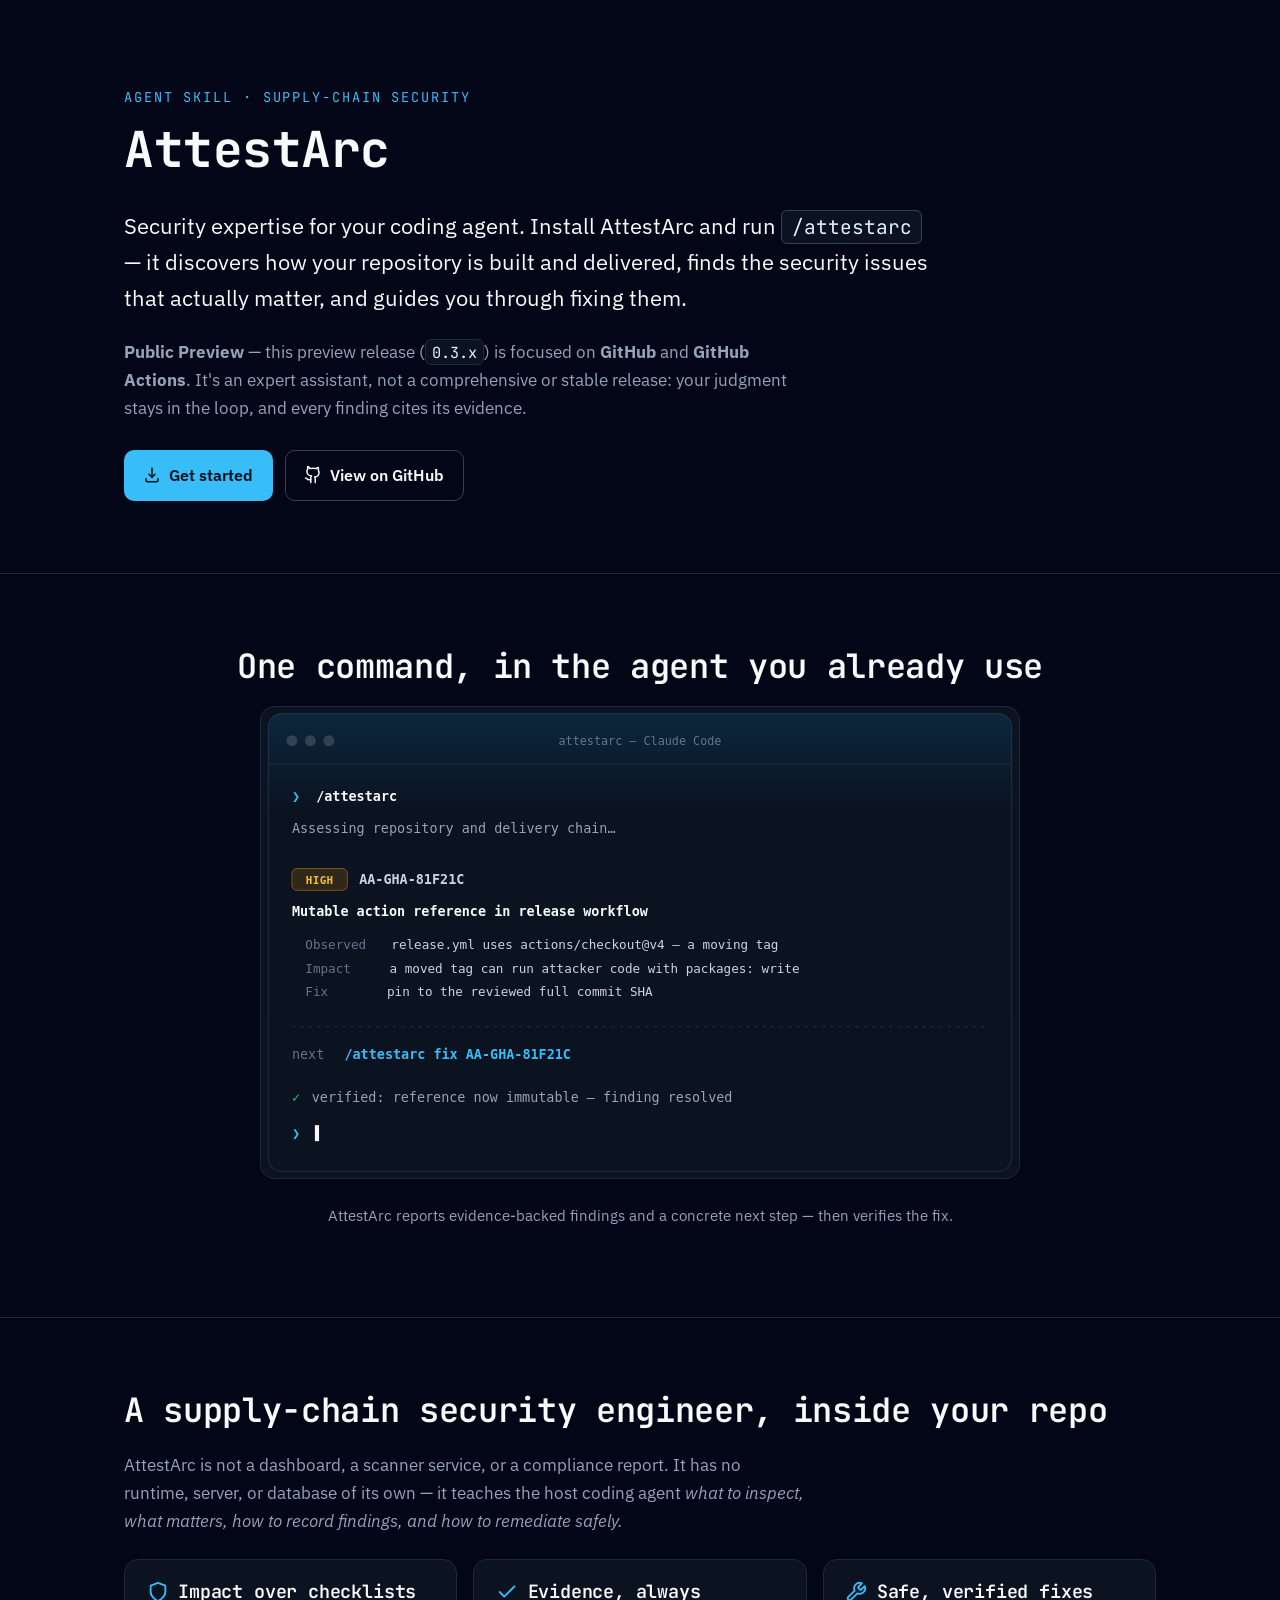
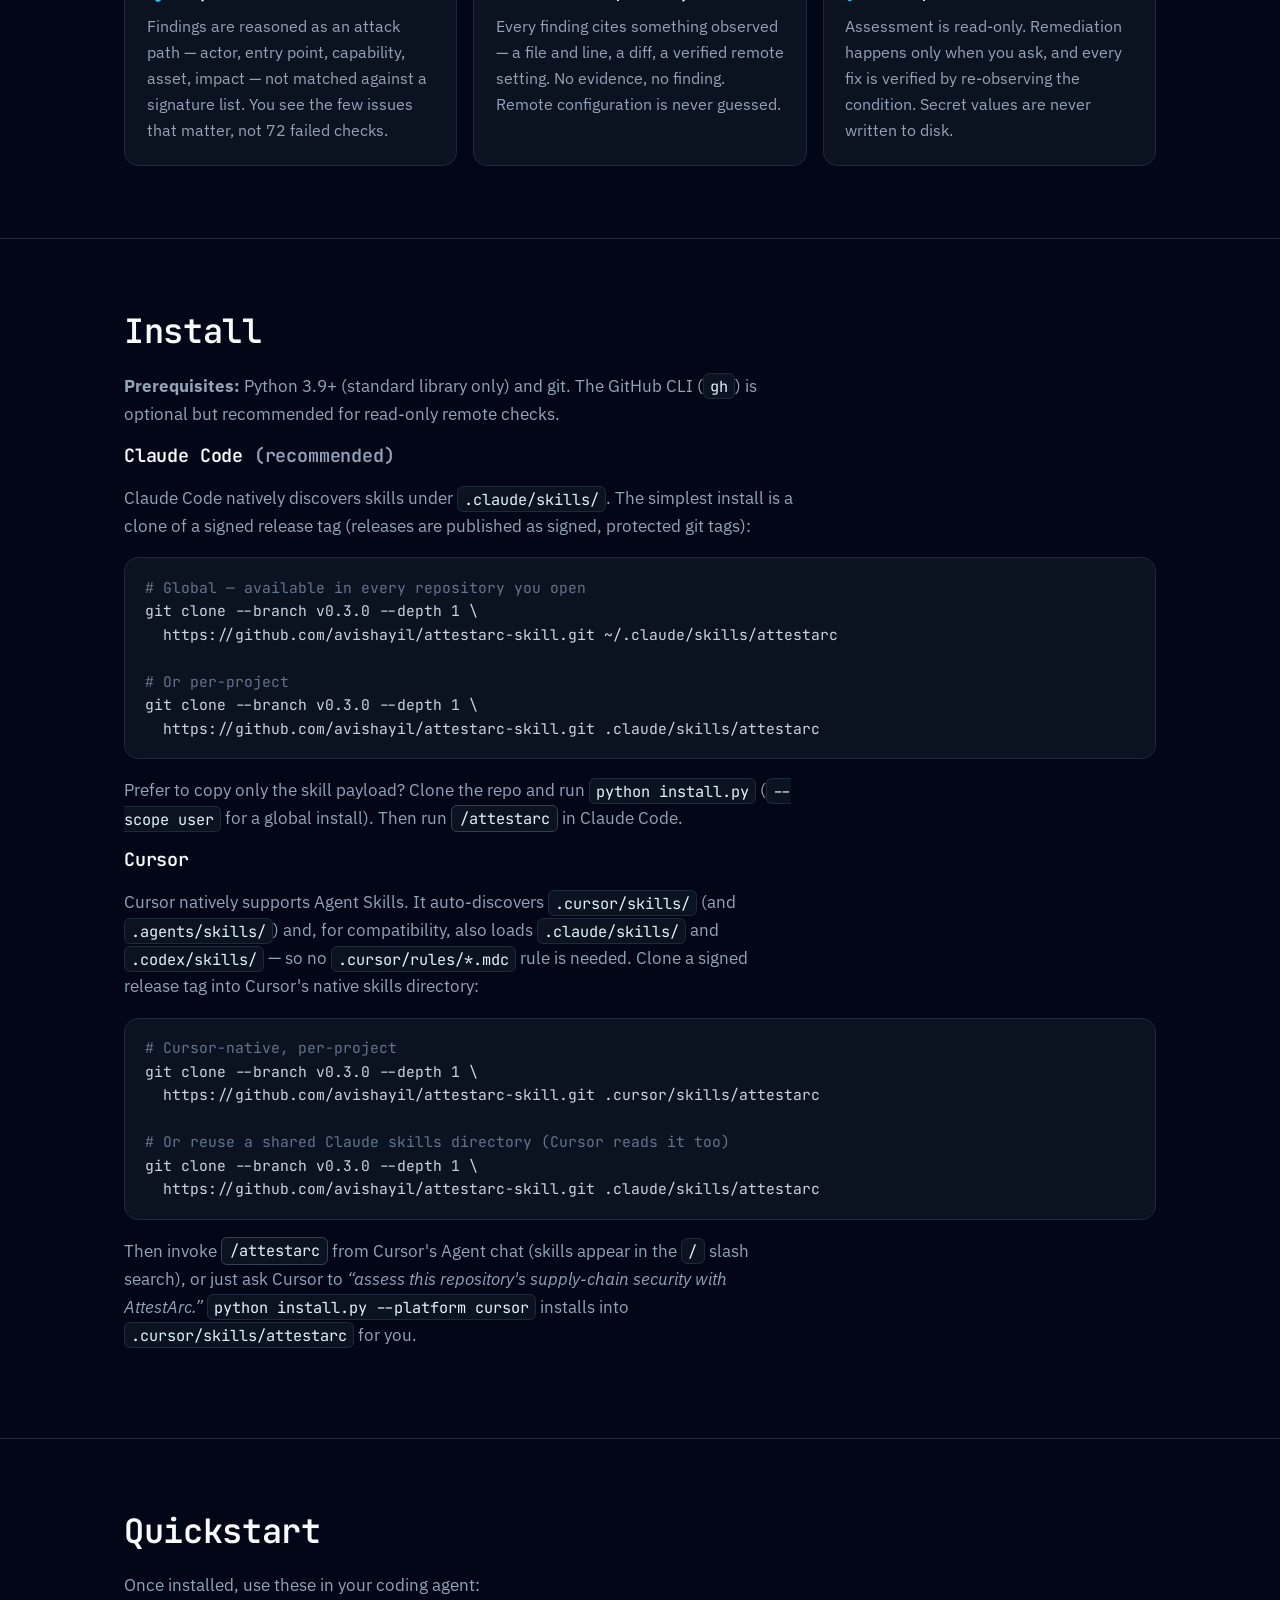
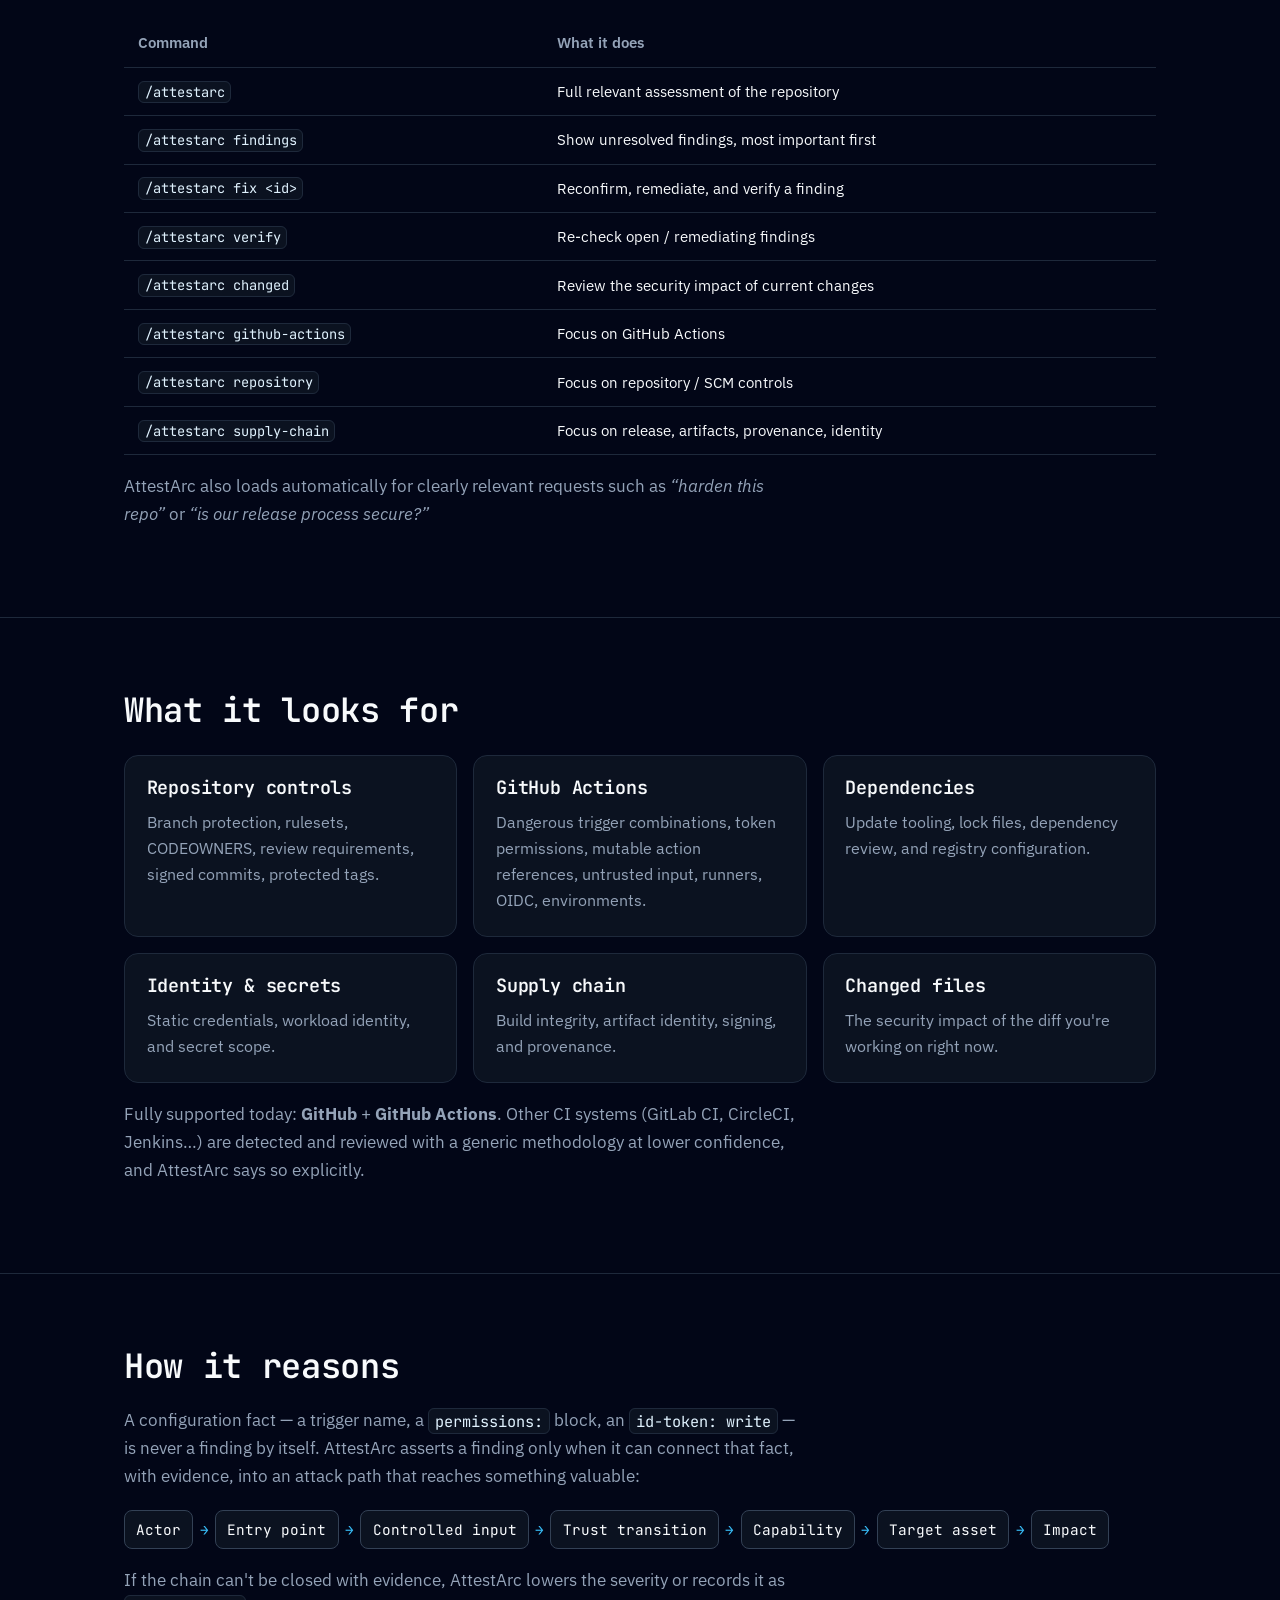
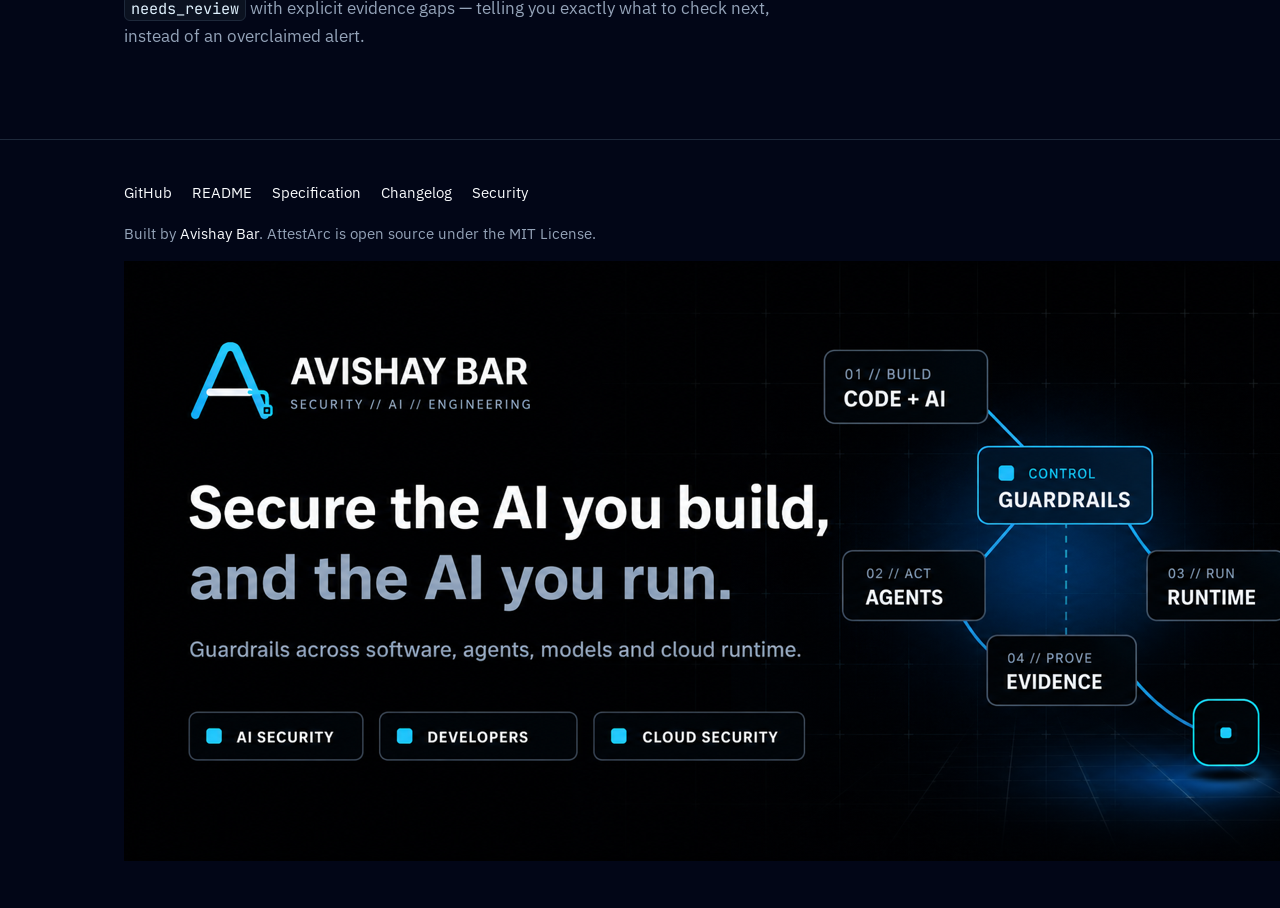
==== docs/index.html @ 78936738 "Release v0.3.0 — Public Preview (GitHub & GitHub Actions) Harden the persistent-state and helper lay" ====
<!DOCTYPE html>
<html lang="en">
<head>
  <meta charset="utf-8">
  <meta name="viewport" content="width=device-width, initial-scale=1">
  <title>AttestArc — supply-chain security for your coding agent</title>
  <meta name="description" content="AttestArc is an installable Agent Skill that turns Claude Code (or Cursor) into a software supply-chain security engineer for your repository and CI/CD — evidence-based findings and safe, verified remediation. No scanner service.">
  <link rel="icon" href="favicon.svg" type="image/svg+xml">

  <meta property="og:title" content="AttestArc — supply-chain security for your coding agent">
  <meta property="og:description" content="Evidence-based repository and CI/CD security assessment and remediation, inside the coding agent you already use.">
  <meta property="og:type" content="website">
  <meta property="og:url" content="https://avishay.co.il/attestarc-skill/">
  <link rel="canonical" href="https://avishay.co.il/attestarc-skill/">

  <link rel="preconnect" href="https://fonts.googleapis.com">
  <link rel="preconnect" href="https://fonts.gstatic.com" crossorigin>
  <link href="https://fonts.googleapis.com/css2?family=IBM+Plex+Sans:wght@300;400;500;600;700&family=JetBrains+Mono:wght@400;500;600;700&display=swap" rel="stylesheet">
  <link rel="stylesheet" href="styles.css">
</head>
<body>
  <a class="skip-link" href="#main">Skip to content</a>

  <main id="main">

    <!-- 1. Intro + the /attestarc IDE image -->
    <section class="intro" aria-labelledby="intro-h">
      <div class="container">
        <p class="eyebrow">Agent Skill · Supply-chain security</p>
        <h1 id="intro-h">AttestArc</h1>
        <p class="lede">Security expertise for your coding agent. Install AttestArc and run
          <code class="command-inline">/attestarc</code> — it discovers how your repository is
          built and delivered, finds the security issues that actually matter, and guides you
          through fixing them.</p>
        <p class="muted"><strong>Public Preview</strong> — this preview release (<code>0.3.x</code>)
          is focused on <strong>GitHub</strong> and <strong>GitHub Actions</strong>. It's an expert
          assistant, not a comprehensive or stable release: your judgment stays in the loop, and
          every finding cites its evidence.</p>

        <div class="cta-row">
          <a class="btn btn-primary" href="#install">
            <svg viewBox="0 0 24 24" fill="none" stroke="currentColor" stroke-width="2" stroke-linecap="round" stroke-linejoin="round" aria-hidden="true"><path d="M12 3v12"/><path d="m8 11 4 4 4-4"/><path d="M4 17v2a2 2 0 0 0 2 2h12a2 2 0 0 0 2-2v-2"/></svg>
            Get started
          </a>
          <a class="btn btn-ghost" href="https://github.com/avishayil/attestarc-skill" target="_blank" rel="noopener">
            <svg viewBox="0 0 24 24" fill="none" stroke="currentColor" stroke-width="2" stroke-linecap="round" stroke-linejoin="round" aria-hidden="true"><path d="M15 22v-4a4.8 4.8 0 0 0-1-3.5c3 0 6-2 6-5.5.08-1.25-.27-2.48-1-3.5.28-1.15.28-2.35 0-3.5 0 0-1 0-3 1.5-2.64-.5-5.36-.5-8 0C6 .5 5 .5 5 .5c-.3 1.15-.3 2.35 0 3.5A5.4 5.4 0 0 0 4 7.5C4 11 7 13 10 13a4.8 4.8 0 0 0-1 3.5V22"/><path d="M9 18c-4.51 2-5-2-7-2"/></svg>
            View on GitHub
          </a>
        </div>
      </div>
    </section>

    <section class="showcase" aria-labelledby="showcase-h">
      <div class="container">
        <h2 id="showcase-h" class="reveal">One command, in the agent you already use</h2>
        <figure class="reveal">
          <img src="assets/attestarc-cli.svg" width="900" height="560"
               alt="Terminal showing the /attestarc command: it reports a HIGH-severity finding AA-GHA-81F21C — a mutable action reference in the release workflow — with the observed evidence, why it matters, the recommended fix, and a suggested next step, then confirms the fix as resolved.">
          <figcaption>AttestArc reports evidence-backed findings and a concrete next step — then verifies the fix.</figcaption>
        </figure>
      </div>
    </section>

    <!-- 3a. Value proposition -->
    <section aria-labelledby="value-h">
      <div class="container">
        <h2 id="value-h" class="reveal">A supply-chain security engineer, inside your repo</h2>
        <p class="muted reveal">AttestArc is not a dashboard, a scanner service, or a compliance report.
          It has no runtime, server, or database of its own — it teaches the host coding agent
          <em>what to inspect, what matters, how to record findings, and how to remediate safely.</em></p>

        <div class="grid cols-3">
          <article class="card reveal">
            <h3><span class="icon" aria-hidden="true"><svg viewBox="0 0 24 24" fill="none" stroke="currentColor" stroke-width="2" stroke-linecap="round" stroke-linejoin="round"><path d="M12 22s8-4 8-10V5l-8-3-8 3v7c0 6 8 10 8 10Z"/></svg></span>Impact over checklists</h3>
            <p>Findings are reasoned as an attack path — actor, entry point, capability, asset, impact — not matched against a signature list. You see the few issues that matter, not 72 failed checks.</p>
          </article>
          <article class="card reveal">
            <h3><span class="icon" aria-hidden="true"><svg viewBox="0 0 24 24" fill="none" stroke="currentColor" stroke-width="2" stroke-linecap="round" stroke-linejoin="round"><path d="M20 6 9 17l-5-5"/></svg></span>Evidence, always</h3>
            <p>Every finding cites something observed — a file and line, a diff, a verified remote setting. No evidence, no finding. Remote configuration is never guessed.</p>
          </article>
          <article class="card reveal">
            <h3><span class="icon" aria-hidden="true"><svg viewBox="0 0 24 24" fill="none" stroke="currentColor" stroke-width="2" stroke-linecap="round" stroke-linejoin="round"><path d="M14.7 6.3a1 1 0 0 0 0 1.4l1.6 1.6a1 1 0 0 0 1.4 0l3.77-3.77a6 6 0 0 1-7.94 7.94l-6.91 6.91a2.12 2.12 0 0 1-3-3l6.91-6.91a6 6 0 0 1 7.94-7.94l-3.76 3.76Z"/></svg></span>Safe, verified fixes</h3>
            <p>Assessment is read-only. Remediation happens only when you ask, and every fix is verified by re-observing the condition. Secret values are never written to disk.</p>
          </article>
        </div>
      </div>
    </section>

    <!-- 3b. Install -->
    <section id="install" aria-labelledby="install-h">
      <div class="container">
        <h2 id="install-h" class="reveal">Install</h2>
        <p class="muted reveal"><strong>Prerequisites:</strong> Python 3.9+ (standard library only) and git.
          The GitHub CLI (<code>gh</code>) is optional but recommended for read-only remote checks.</p>

        <h3 class="reveal">Claude Code <span class="muted">(recommended)</span></h3>
        <p class="muted reveal">Claude Code natively discovers skills under <code>.claude/skills/</code>.
          The simplest install is a clone of a signed release tag (releases are published as
          signed, protected git tags):</p>
        <pre class="reveal"><code><span class="comment"># Global — available in every repository you open</span>
git clone --branch v0.3.0 --depth 1 \
  https://github.com/avishayil/attestarc-skill.git ~/.claude/skills/attestarc

<span class="comment"># Or per-project</span>
git clone --branch v0.3.0 --depth 1 \
  https://github.com/avishayil/attestarc-skill.git .claude/skills/attestarc</code></pre>
        <p class="muted reveal">Prefer to copy only the skill payload? Clone the repo and run
          <code>python install.py</code> (<code>--scope user</code> for a global install). Then run
          <code class="command-inline">/attestarc</code> in Claude Code.</p>

        <h3 class="reveal">Cursor</h3>
        <p class="muted reveal">Cursor natively supports Agent Skills. It auto-discovers
          <code>.cursor/skills/</code> (and <code>.agents/skills/</code>) and, for compatibility,
          also loads <code>.claude/skills/</code> and <code>.codex/skills/</code> — so no
          <code>.cursor/rules/*.mdc</code> rule is needed. Clone a signed release tag into Cursor's
          native skills directory:</p>
        <pre class="reveal"><code><span class="comment"># Cursor-native, per-project</span>
git clone --branch v0.3.0 --depth 1 \
  https://github.com/avishayil/attestarc-skill.git .cursor/skills/attestarc

<span class="comment"># Or reuse a shared Claude skills directory (Cursor reads it too)</span>
git clone --branch v0.3.0 --depth 1 \
  https://github.com/avishayil/attestarc-skill.git .claude/skills/attestarc</code></pre>
        <p class="muted reveal">Then invoke <code class="command-inline">/attestarc</code> from Cursor's
          Agent chat (skills appear in the <code>/</code> slash search), or just ask Cursor to
          <em>“assess this repository's supply-chain security with AttestArc.”</em>
          <code>python install.py --platform cursor</code> installs into <code>.cursor/skills/attestarc</code>
          for you.</p>
      </div>
    </section>

    <!-- 3c. Quickstart commands -->
    <section aria-labelledby="quickstart-h">
      <div class="container">
        <h2 id="quickstart-h" class="reveal">Quickstart</h2>
        <p class="muted reveal">Once installed, use these in your coding agent:</p>
        <div class="table-wrap reveal">
          <table>
            <thead><tr><th scope="col">Command</th><th scope="col">What it does</th></tr></thead>
            <tbody>
              <tr><td><code>/attestarc</code></td><td>Full relevant assessment of the repository</td></tr>
              <tr><td><code>/attestarc findings</code></td><td>Show unresolved findings, most important first</td></tr>
              <tr><td><code>/attestarc fix &lt;id&gt;</code></td><td>Reconfirm, remediate, and verify a finding</td></tr>
              <tr><td><code>/attestarc verify</code></td><td>Re-check open / remediating findings</td></tr>
              <tr><td><code>/attestarc changed</code></td><td>Review the security impact of current changes</td></tr>
              <tr><td><code>/attestarc github-actions</code></td><td>Focus on GitHub Actions</td></tr>
              <tr><td><code>/attestarc repository</code></td><td>Focus on repository / SCM controls</td></tr>
              <tr><td><code>/attestarc supply-chain</code></td><td>Focus on release, artifacts, provenance, identity</td></tr>
            </tbody>
          </table>
        </div>
        <p class="muted reveal">AttestArc also loads automatically for clearly relevant requests such as
          <em>“harden this repo”</em> or <em>“is our release process secure?”</em></p>
      </div>
    </section>

    <!-- 3d. What it looks for -->
    <section aria-labelledby="looks-h">
      <div class="container">
        <h2 id="looks-h" class="reveal">What it looks for</h2>
        <div class="grid cols-3">
          <article class="card reveal"><h3>Repository controls</h3><p>Branch protection, rulesets, CODEOWNERS, review requirements, signed commits, protected tags.</p></article>
          <article class="card reveal"><h3>GitHub Actions</h3><p>Dangerous trigger combinations, token permissions, mutable action references, untrusted input, runners, OIDC, environments.</p></article>
          <article class="card reveal"><h3>Dependencies</h3><p>Update tooling, lock files, dependency review, and registry configuration.</p></article>
          <article class="card reveal"><h3>Identity &amp; secrets</h3><p>Static credentials, workload identity, and secret scope.</p></article>
          <article class="card reveal"><h3>Supply chain</h3><p>Build integrity, artifact identity, signing, and provenance.</p></article>
          <article class="card reveal"><h3>Changed files</h3><p>The security impact of the diff you're working on right now.</p></article>
        </div>
        <p class="muted reveal">Fully supported today: <strong>GitHub</strong> + <strong>GitHub Actions</strong>.
          Other CI systems (GitLab CI, CircleCI, Jenkins…) are detected and reviewed with a generic
          methodology at lower confidence, and AttestArc says so explicitly.</p>
      </div>
    </section>

    <!-- 3e. How it reasons -->
    <section aria-labelledby="reason-h">
      <div class="container">
        <h2 id="reason-h" class="reveal">How it reasons</h2>
        <p class="muted reveal">A configuration fact — a trigger name, a <code>permissions:</code> block,
          an <code>id-token: write</code> — is never a finding by itself. AttestArc asserts a finding only
          when it can connect that fact, with evidence, into an attack path that reaches something valuable:</p>
        <div class="chain reveal" role="img" aria-label="Reasoning chain: actor, then entry point, then attacker-controlled input, then trust transition, then capability, then target asset, then security impact.">
          <span class="node">Actor</span><span class="arrow">→</span>
          <span class="node">Entry point</span><span class="arrow">→</span>
          <span class="node">Controlled input</span><span class="arrow">→</span>
          <span class="node">Trust transition</span><span class="arrow">→</span>
          <span class="node">Capability</span><span class="arrow">→</span>
          <span class="node">Target asset</span><span class="arrow">→</span>
          <span class="node">Impact</span>
        </div>
        <p class="muted reveal">If the chain can't be closed with evidence, AttestArc lowers the severity or
          records it as <code>needs_review</code> with explicit evidence gaps — telling you exactly what to
          check next, instead of an overclaimed alert.</p>
      </div>
    </section>

  </main>

  <footer>
    <div class="container footer-inner">
      <div class="footer-text">
        <nav class="links" aria-label="Project links">
          <a href="https://github.com/avishayil/attestarc-skill" target="_blank" rel="noopener">GitHub</a>
          <a href="https://github.com/avishayil/attestarc-skill#readme" target="_blank" rel="noopener">README</a>
          <a href="https://github.com/avishayil/attestarc-skill/blob/main/SPECIFICATION.md" target="_blank" rel="noopener">Specification</a>
          <a href="https://github.com/avishayil/attestarc-skill/blob/main/CHANGELOG.md" target="_blank" rel="noopener">Changelog</a>
          <a href="https://github.com/avishayil/attestarc-skill/blob/main/SECURITY.md" target="_blank" rel="noopener">Security</a>
        </nav>
        <p>Built by <a href="https://avishay.co.il" target="_blank" rel="noopener">Avishay Bar</a>.
          AttestArc is open source under the MIT License.</p>
      </div>
      <a class="footer-brand" href="https://avishay.co.il" target="_blank" rel="noopener"
         aria-label="Avishay Bar — Security // AI // Engineering">
        <img src="assets/hero.png" width="1200" height="600"
             alt="Avishay Bar — Security // AI // Engineering">
      </a>
    </div>
  </footer>

  <script>
    // Subtle scroll-reveal; skipped entirely when the user prefers reduced motion.
    (function () {
      var reduce = window.matchMedia && window.matchMedia('(prefers-reduced-motion: reduce)').matches;
      var els = document.querySelectorAll('.reveal');
      if (reduce || !('IntersectionObserver' in window)) {
        els.forEach(function (el) { el.classList.add('in'); });
        return;
      }
      var io = new IntersectionObserver(function (entries) {
        entries.forEach(function (e) {
          if (e.isIntersecting) { e.target.classList.add('in'); io.unobserve(e.target); }
        });
      }, { rootMargin: '0px 0px -10% 0px' });
      els.forEach(function (el) { io.observe(el); });
    })();
  </script>
</body>
</html>
---- docs/styles.css ----
/* AttestArc getting-started site
   Style: Minimalism & Swiss, dark-first. Palette harmonised with the brand
   hero banner (cyan/sky accent on near-black). Green is reserved for
   "resolved/pass" semantics only. */

:root {
  --bg: #020617;
  --surface: #0B1220;
  --surface-2: #0E1729;
  --border: #1E293B;
  --border-strong: #334155;
  --fg: #F8FAFC;
  --fg-muted: #94A3B8;   /* #94A3B8 on #020617 ≈ 7.0:1 — passes AA for body */
  --accent: #38BDF8;     /* brand sky */
  --accent-strong: #0EA5E9;
  --accent-contrast: #E0F2FE;
  --ok: #22C55E;
  --warn: #FBBF24;

  --font-sans: 'IBM Plex Sans', system-ui, -apple-system, Segoe UI, Roboto, sans-serif;
  --font-mono: 'JetBrains Mono', ui-monospace, SFMono-Regular, Menlo, Consolas, monospace;

  --maxw: 1080px;
  --radius: 14px;
  --space: clamp(1rem, 2.5vw, 1.5rem);
}

*,
*::before,
*::after { box-sizing: border-box; }

html { scroll-behavior: smooth; }

body {
  margin: 0;
  background: var(--bg);
  color: var(--fg);
  font-family: var(--font-sans);
  font-size: 17px;
  line-height: 1.65;
  -webkit-font-smoothing: antialiased;
  text-rendering: optimizeLegibility;
}

/* Skip link */
.skip-link {
  position: absolute;
  left: -9999px;
  top: 0;
  background: var(--accent);
  color: #001019;
  padding: 0.6rem 1rem;
  border-radius: 0 0 8px 0;
  font-weight: 600;
  z-index: 100;
}
.skip-link:focus { left: 0; }

a { color: var(--accent-contrast); }
a:hover { color: #fff; }

:focus-visible {
  outline: 3px solid var(--accent);
  outline-offset: 3px;
  border-radius: 4px;
}

.container {
  width: 100%;
  max-width: var(--maxw);
  margin-inline: auto;
  padding-inline: var(--space);
}

/* Brand hero banner (top) */
.brand {
  display: block;
  line-height: 0;
  border-bottom: 1px solid var(--border);
}
.brand img {
  width: 100%;
  height: auto;
  display: block;
  aspect-ratio: 2 / 1;   /* 1200x600 — reserves space, avoids CLS */
}

/* Section rhythm */
section { padding-block: clamp(2.5rem, 6vw, 4.5rem); }
section + section { border-top: 1px solid var(--border); }

h1, h2, h3 {
  font-family: var(--font-mono);
  line-height: 1.2;
  letter-spacing: -0.01em;
  margin: 0 0 0.6em;
}
h1 { font-size: clamp(2rem, 6vw, 3.1rem); font-weight: 700; }
h2 { font-size: clamp(1.5rem, 4vw, 2.1rem); font-weight: 600; }
h3 { font-size: 1.15rem; font-weight: 600; }

.lede { font-size: clamp(1.1rem, 2.5vw, 1.35rem); color: var(--fg); max-width: 62ch; }
.muted { color: var(--fg-muted); }
p { max-width: 68ch; }

/* Intro / hero copy */
.intro { text-align: left; }
.eyebrow {
  font-family: var(--font-mono);
  font-size: 0.85rem;
  letter-spacing: 0.14em;
  text-transform: uppercase;
  color: var(--accent);
  margin-bottom: 0.75rem;
}
.command-inline {
  font-family: var(--font-mono);
  color: var(--accent-contrast);
  background: var(--surface);
  border: 1px solid var(--border-strong);
  padding: 0.15em 0.5em;
  border-radius: 6px;
}

/* CTA buttons */
.cta-row { display: flex; flex-wrap: wrap; gap: 0.75rem; margin-top: 1.75rem; }
.btn {
  display: inline-flex;
  align-items: center;
  gap: 0.5rem;
  font-weight: 600;
  font-size: 1rem;
  padding: 0.7rem 1.15rem;
  border-radius: 10px;
  text-decoration: none;
  border: 1px solid transparent;
  min-height: 44px;   /* touch target */
  transition: background-color 0.2s ease, border-color 0.2s ease, transform 0.2s ease;
}
.btn svg { width: 18px; height: 18px; flex: none; }
.btn-primary { background: var(--accent); color: #001019; }
.btn-primary:hover { background: #7DD3FC; color: #001019; }
.btn-ghost { border-color: var(--border-strong); color: var(--fg); }
.btn-ghost:hover { border-color: var(--accent); color: #fff; }

/* CLI showcase image */
.showcase { text-align: center; }
.showcase img {
  width: 100%;
  max-width: 760px;
  height: auto;
  aspect-ratio: 900 / 560;
  border-radius: var(--radius);
  border: 1px solid var(--border);
  background: var(--surface);
}
.showcase figcaption { color: var(--fg-muted); margin-top: 1rem; font-size: 0.95rem; }

/* Value cards */
.grid {
  display: grid;
  gap: 1rem;
  grid-template-columns: 1fr;
  margin-top: 1.5rem;
}
@media (min-width: 640px)  { .grid { grid-template-columns: repeat(2, 1fr); } }
@media (min-width: 1024px) { .grid.cols-3 { grid-template-columns: repeat(3, 1fr); } }

.card {
  background: var(--surface);
  border: 1px solid var(--border);
  border-radius: var(--radius);
  padding: 1.35rem;
}
.card h3 { display: flex; align-items: center; gap: 0.6rem; }
.card .icon { color: var(--accent); flex: none; }
.card .icon svg { width: 22px; height: 22px; display: block; }
.card p { color: var(--fg-muted); margin: 0; font-size: 0.98rem; }

/* Code blocks */
pre, code { font-family: var(--font-mono); }
pre {
  background: var(--surface);
  border: 1px solid var(--border);
  border-radius: var(--radius);
  padding: 1.1rem 1.25rem;
  overflow-x: auto;
  font-size: 0.92rem;
  line-height: 1.6;
  color: #CBD5E1;
}
:not(pre) > code {
  background: var(--surface);
  border: 1px solid var(--border);
  border-radius: 6px;
  padding: 0.1em 0.4em;
  font-size: 0.9em;
  color: var(--accent-contrast);
}
pre .prompt { color: var(--accent); }
pre .comment { color: #64748B; }

.step-label {
  font-family: var(--font-mono);
  color: var(--accent);
  font-size: 0.85rem;
  letter-spacing: 0.1em;
  text-transform: uppercase;
}

/* Command table */
.table-wrap { overflow-x: auto; margin-top: 1.25rem; }
table { border-collapse: collapse; width: 100%; font-size: 0.95rem; }
th, td { text-align: left; padding: 0.7rem 0.9rem; border-bottom: 1px solid var(--border); vertical-align: top; }
th { color: var(--fg-muted); font-weight: 600; }
td code { white-space: nowrap; }

/* Reasoning chain */
.chain {
  display: flex;
  flex-wrap: wrap;
  align-items: center;
  gap: 0.5rem 0.4rem;
  font-family: var(--font-mono);
  font-size: 0.9rem;
  margin-top: 1.25rem;
}
.chain .node {
  background: var(--surface);
  border: 1px solid var(--border-strong);
  border-radius: 8px;
  padding: 0.4rem 0.7rem;
  color: var(--fg);
}
.chain .arrow { color: var(--accent); }

/* Footer */
footer {
  border-top: 1px solid var(--border);
  padding-block: 2.5rem;
  color: var(--fg-muted);
  font-size: 0.95rem;
}
footer .links { display: flex; flex-wrap: wrap; gap: 1.25rem; margin-bottom: 1rem; }
footer a { color: var(--fg); text-decoration: none; }
footer a:hover { color: var(--accent); text-decoration: underline; }

/* Scroll-reveal (subtle; disabled for reduced motion) */
.reveal { opacity: 0; transform: translateY(12px); transition: opacity 0.4s ease, transform 0.4s ease; }
.reveal.in { opacity: 1; transform: none; }

@media (prefers-reduced-motion: reduce) {
  html { scroll-behavior: auto; }
  * { animation-duration: 0.001ms !important; transition-duration: 0.001ms !important; }
  .reveal { opacity: 1; transform: none; }
}
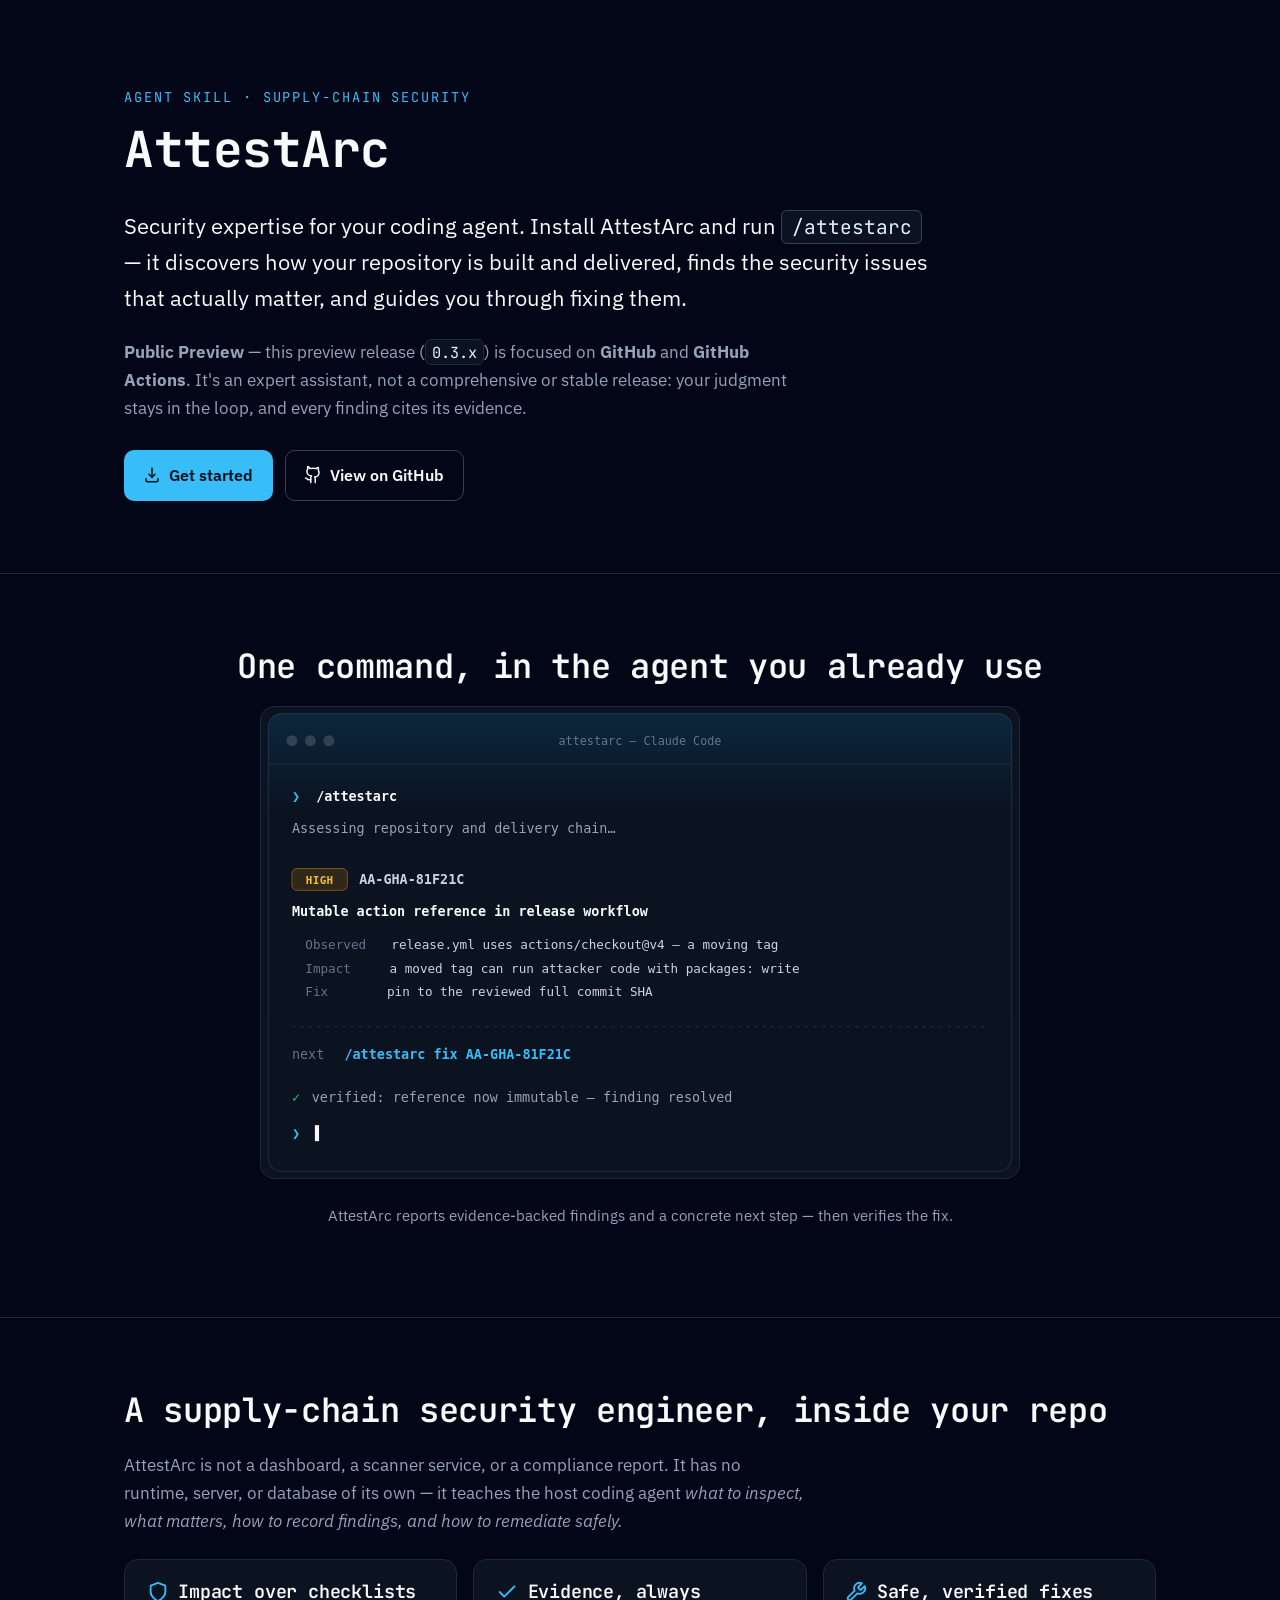
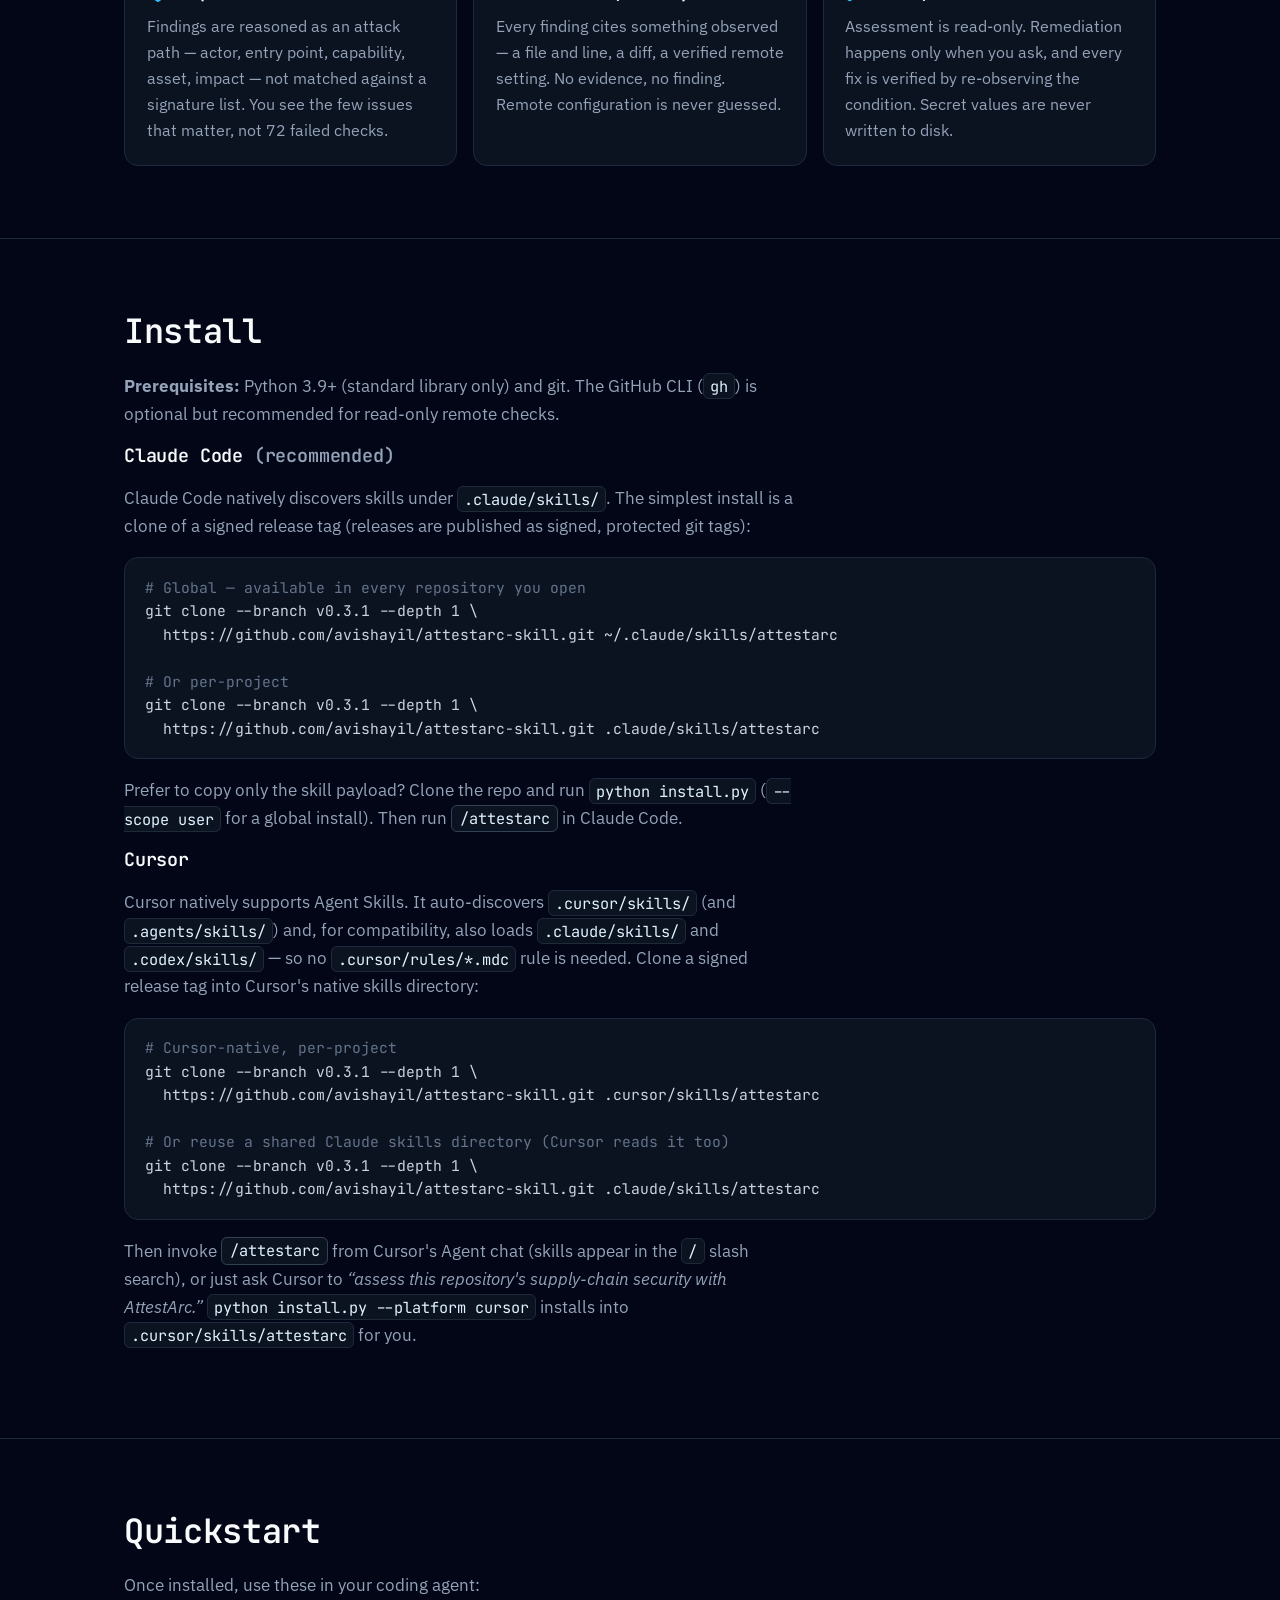
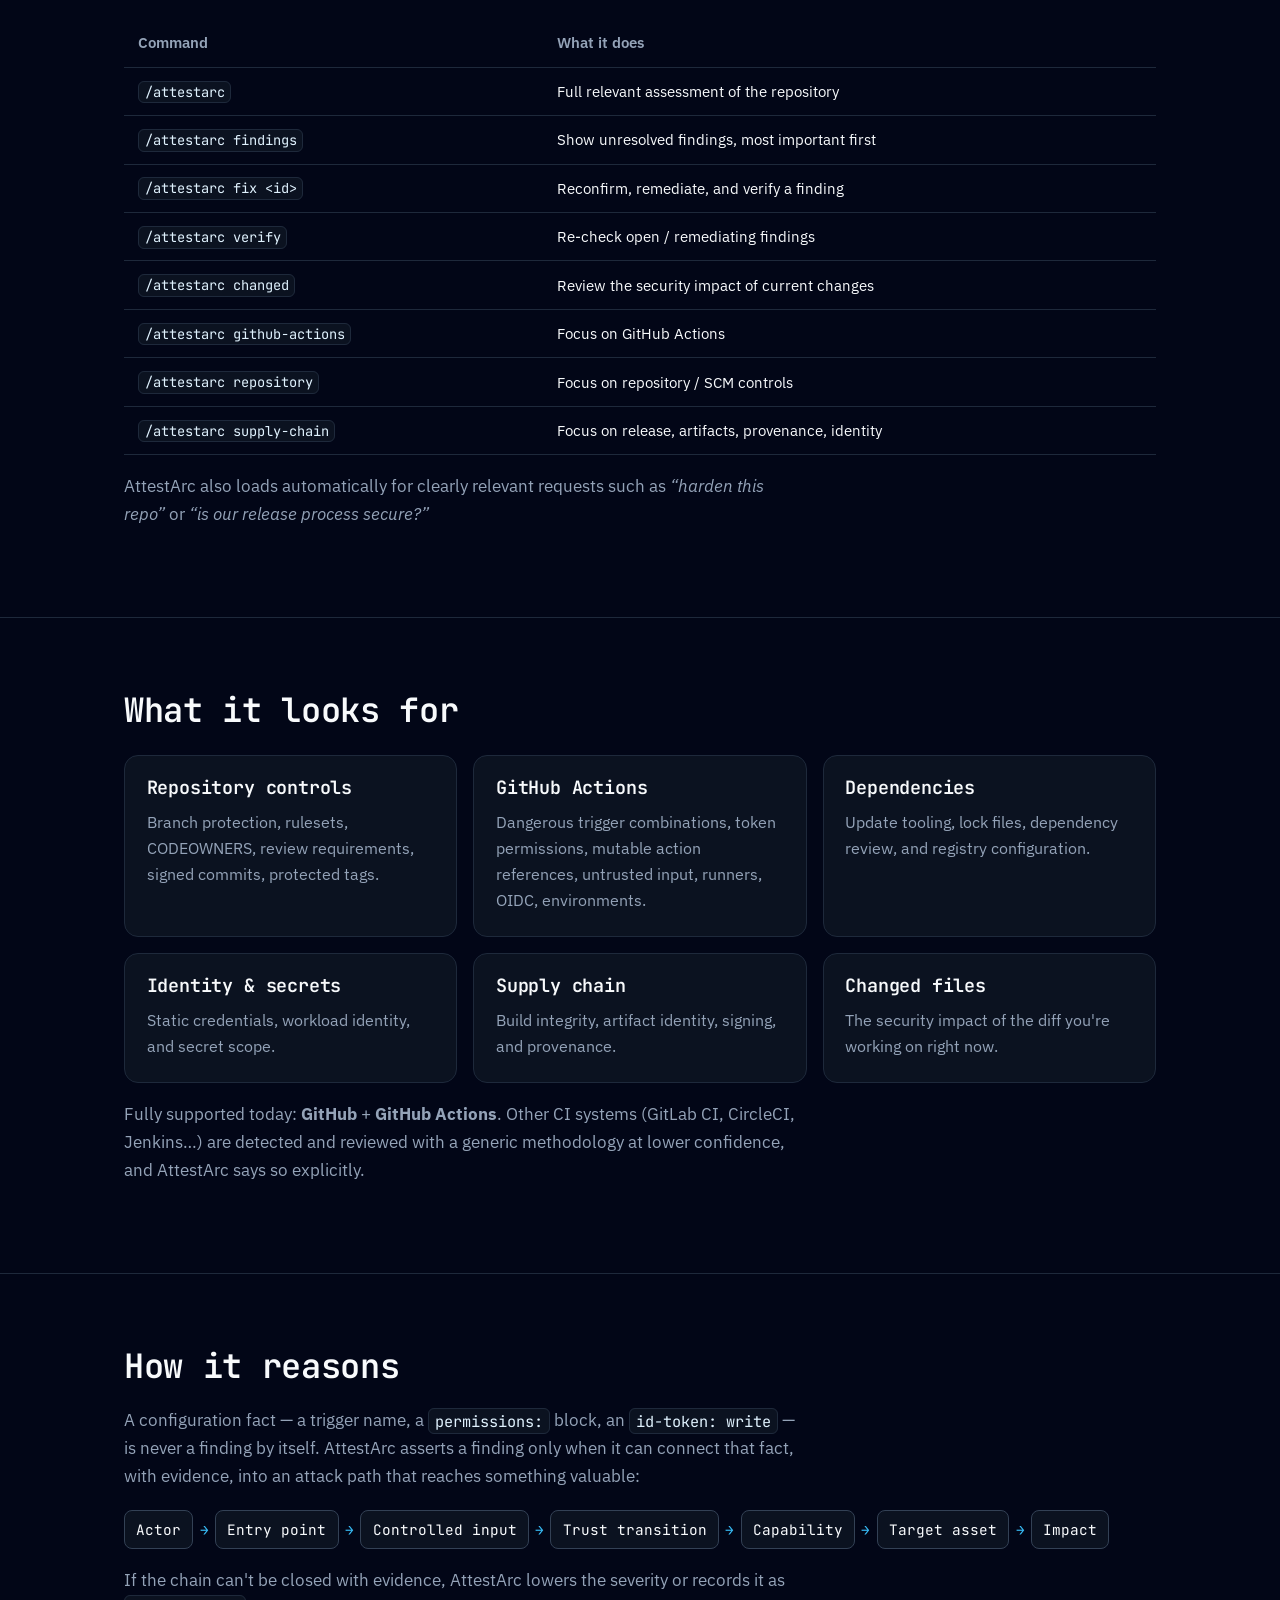
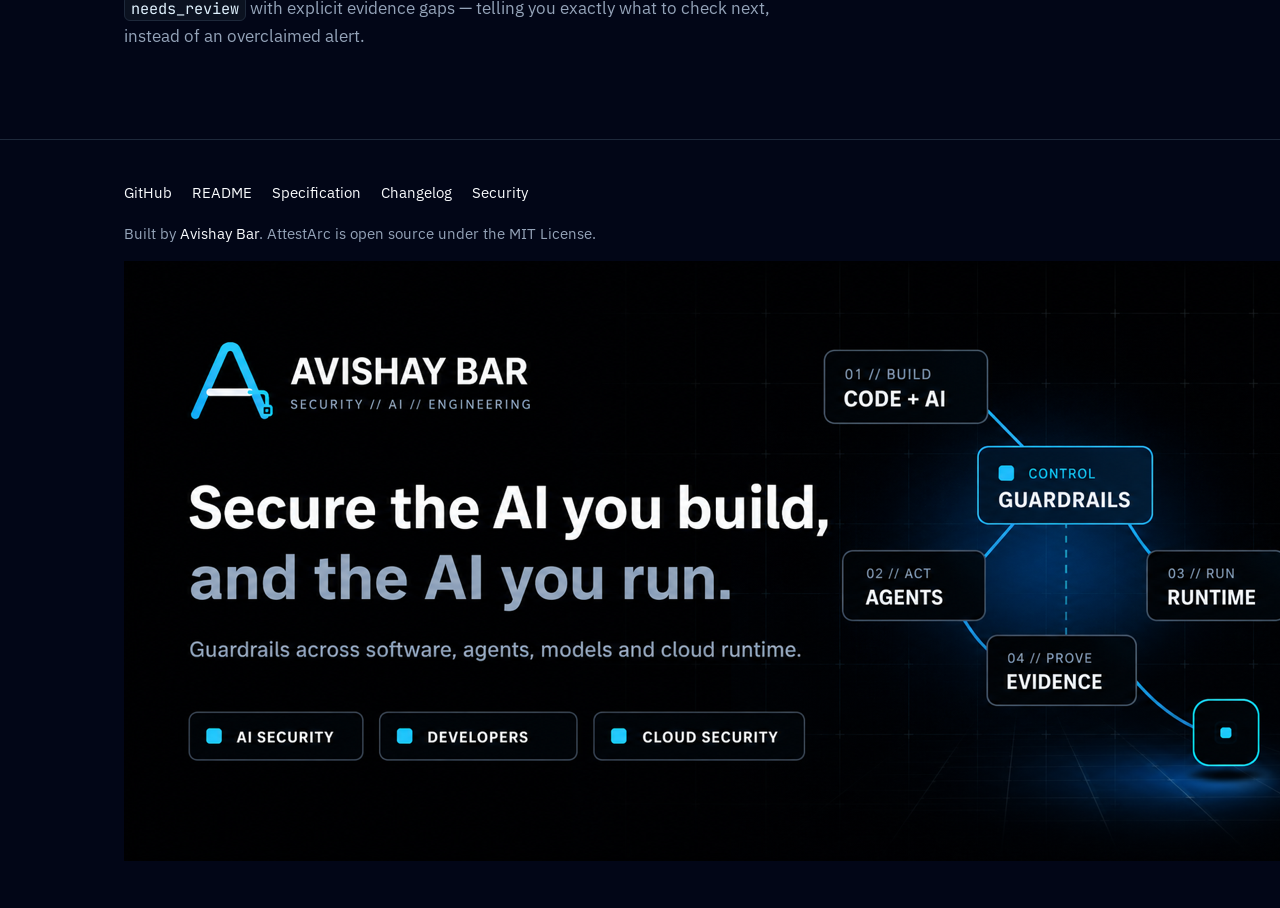
==== commit 0c316aea: "docs: pin install commands to v0.3.1 (latest release) README and the GitHub Pages site (docs/index.h" ====
--- a/docs/index.html
+++ b/docs/index.html
@@ -98,11 +98,11 @@
           The simplest install is a clone of a signed release tag (releases are published as
           signed, protected git tags):</p>
         <pre class="reveal"><code><span class="comment"># Global — available in every repository you open</span>
-git clone --branch v0.3.0 --depth 1 \
+git clone --branch v0.3.1 --depth 1 \
   https://github.com/avishayil/attestarc-skill.git ~/.claude/skills/attestarc
 
 <span class="comment"># Or per-project</span>
-git clone --branch v0.3.0 --depth 1 \
+git clone --branch v0.3.1 --depth 1 \
   https://github.com/avishayil/attestarc-skill.git .claude/skills/attestarc</code></pre>
         <p class="muted reveal">Prefer to copy only the skill payload? Clone the repo and run
           <code>python install.py</code> (<code>--scope user</code> for a global install). Then run
@@ -115,11 +115,11 @@
           <code>.cursor/rules/*.mdc</code> rule is needed. Clone a signed release tag into Cursor's
           native skills directory:</p>
         <pre class="reveal"><code><span class="comment"># Cursor-native, per-project</span>
-git clone --branch v0.3.0 --depth 1 \
+git clone --branch v0.3.1 --depth 1 \
   https://github.com/avishayil/attestarc-skill.git .cursor/skills/attestarc
 
 <span class="comment"># Or reuse a shared Claude skills directory (Cursor reads it too)</span>
-git clone --branch v0.3.0 --depth 1 \
+git clone --branch v0.3.1 --depth 1 \
   https://github.com/avishayil/attestarc-skill.git .claude/skills/attestarc</code></pre>
         <p class="muted reveal">Then invoke <code class="command-inline">/attestarc</code> from Cursor's
           Agent chat (skills appear in the <code>/</code> slash search), or just ask Cursor to
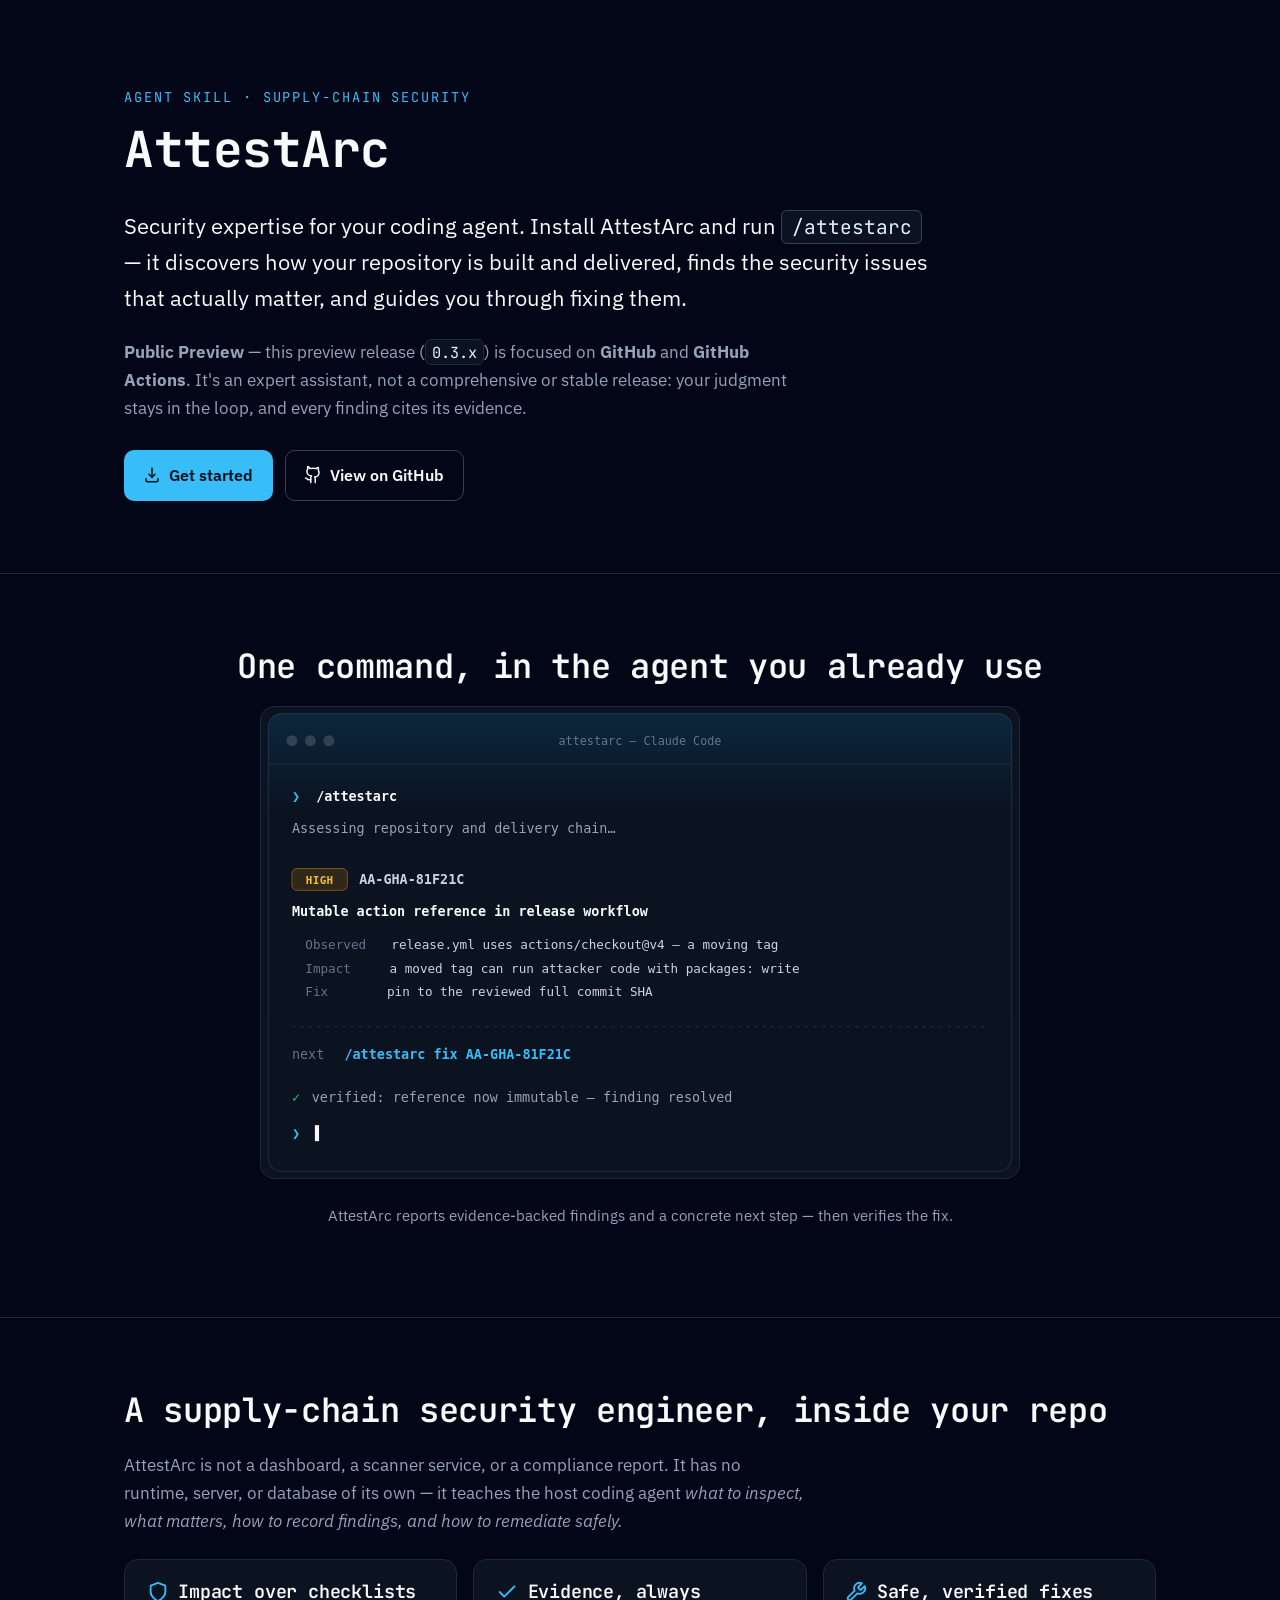
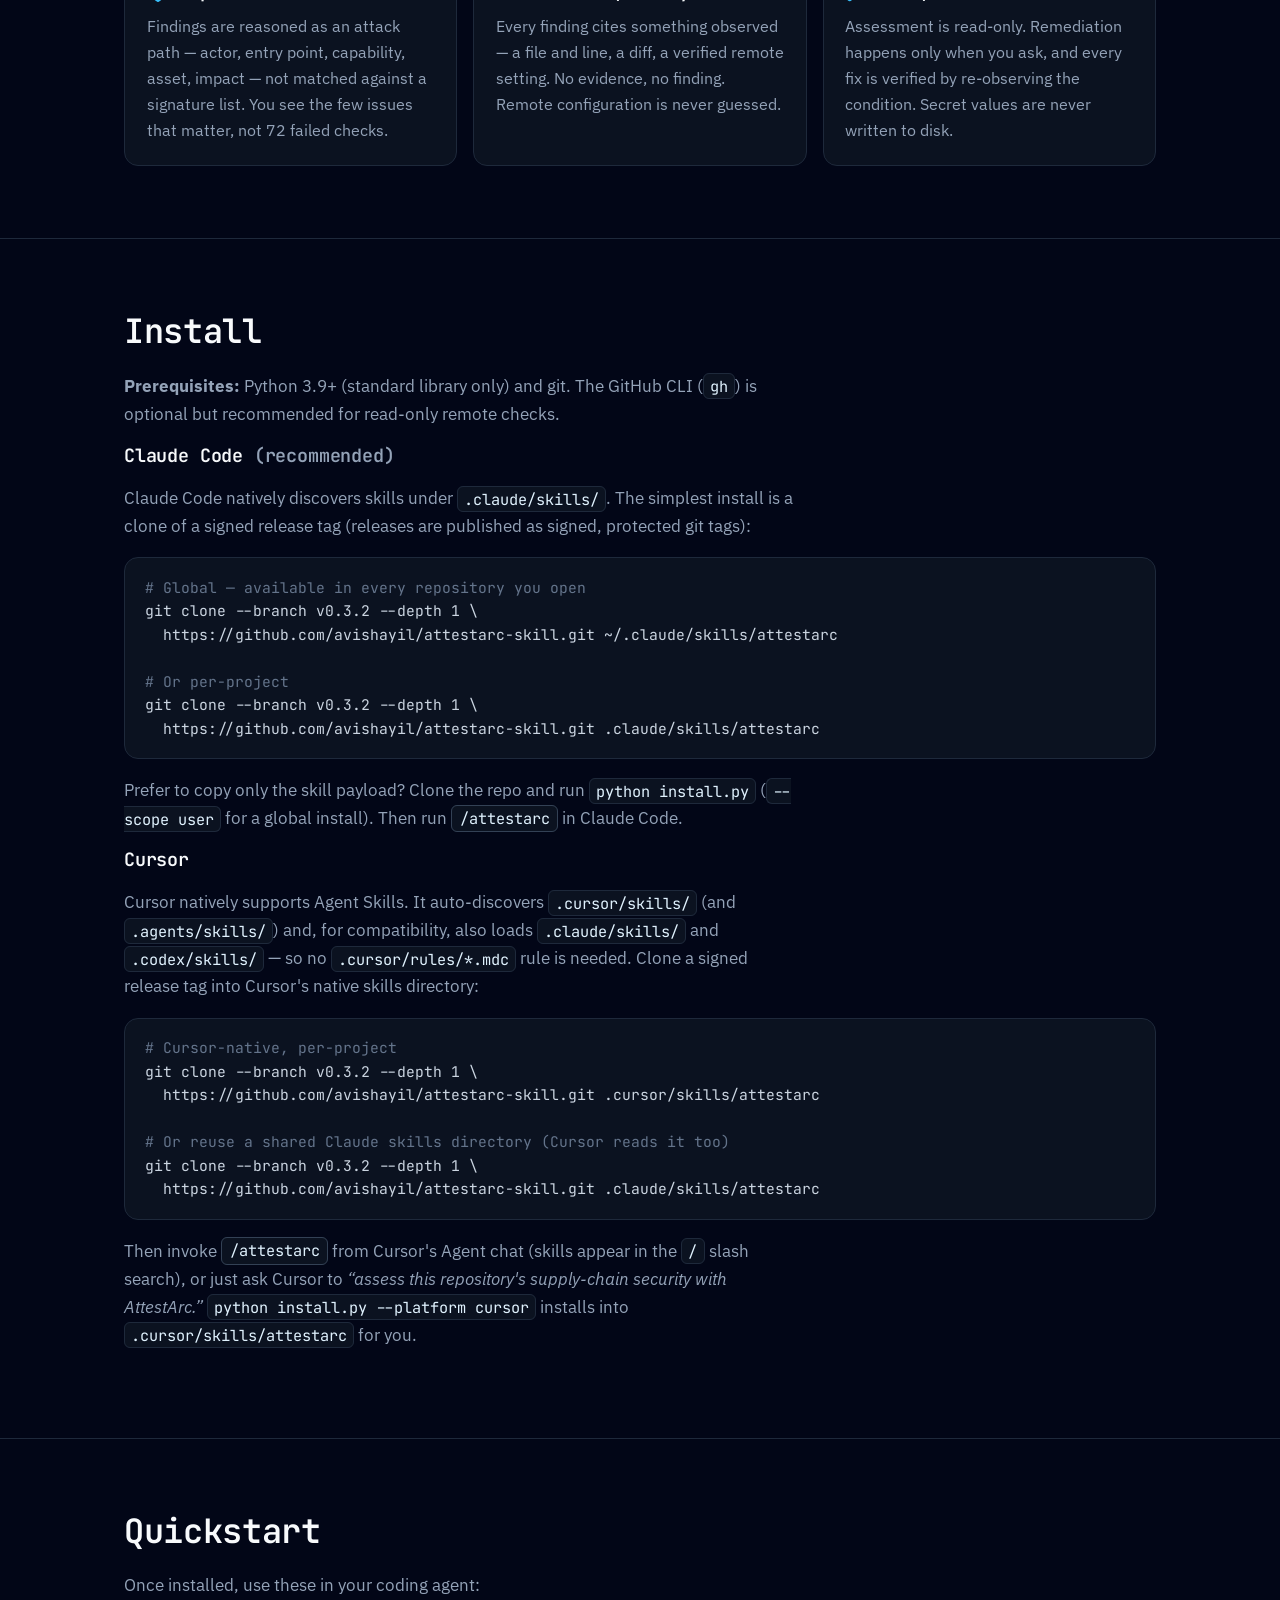
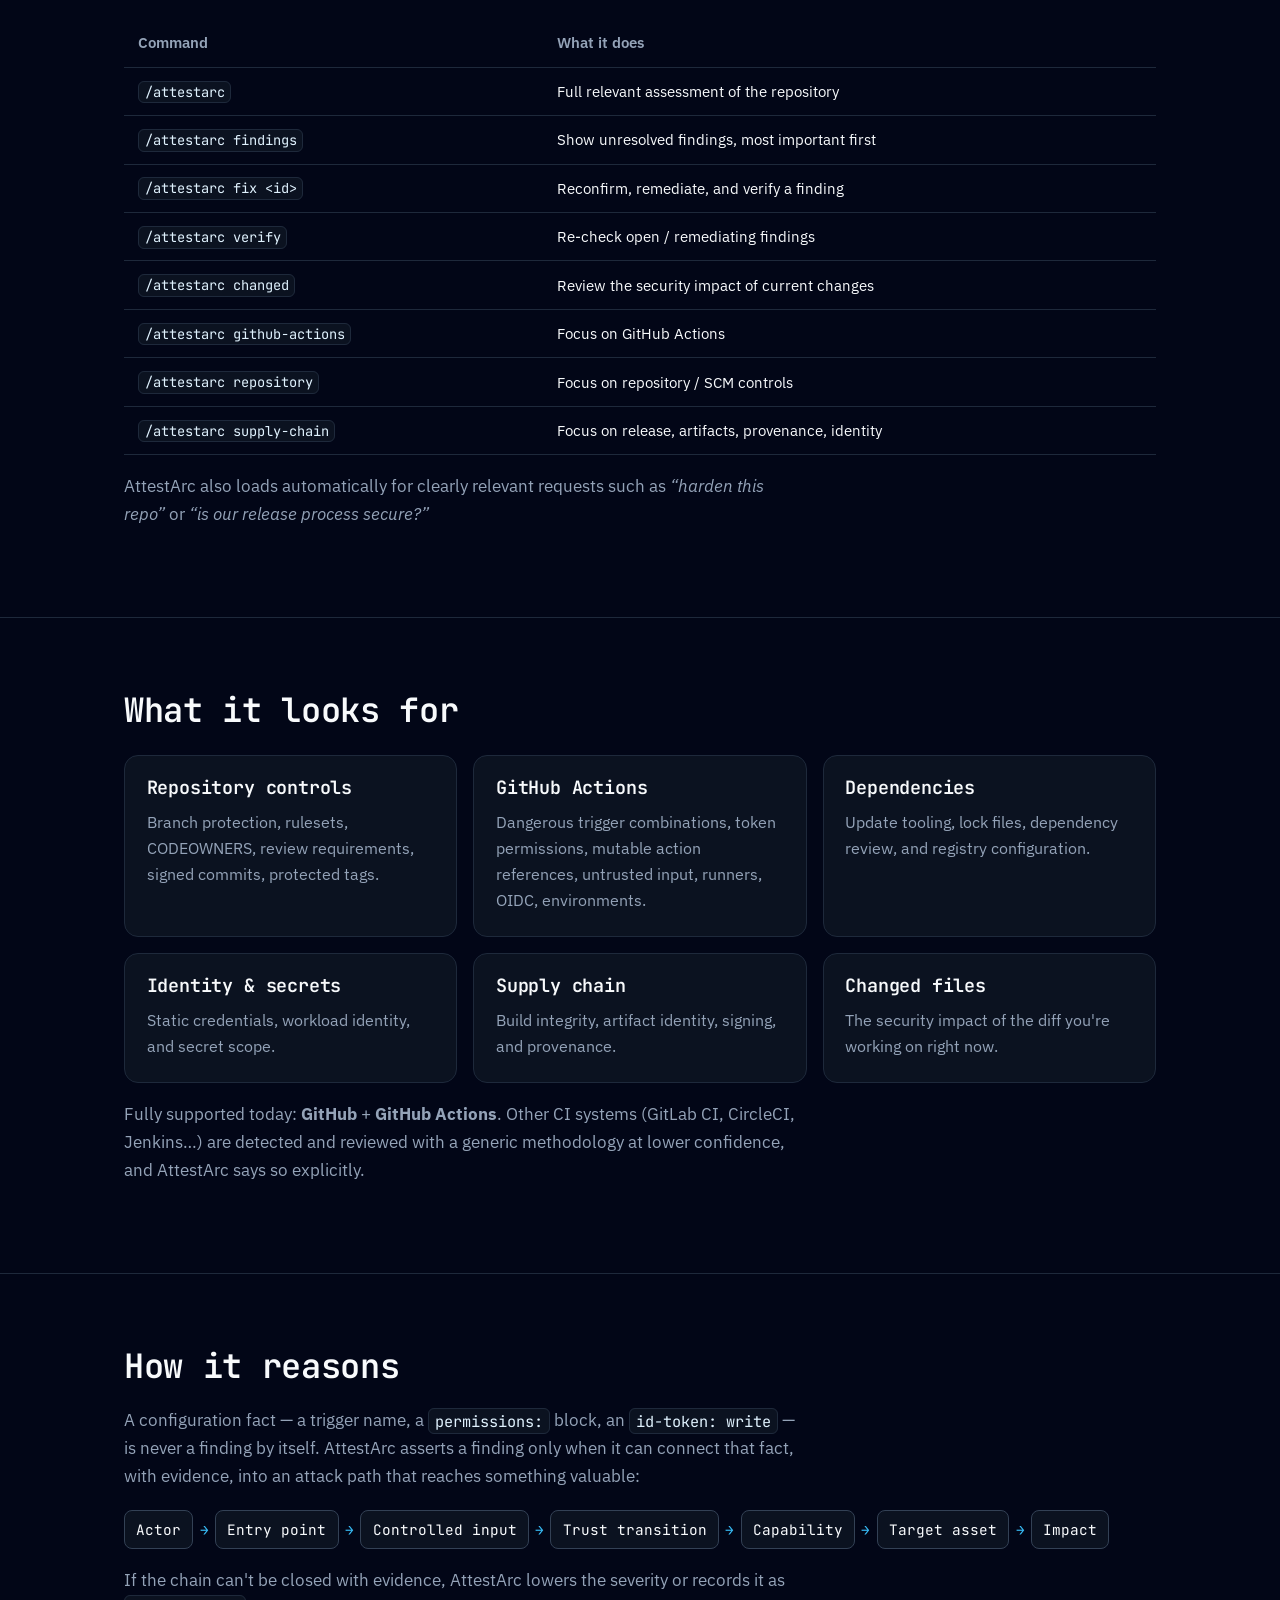
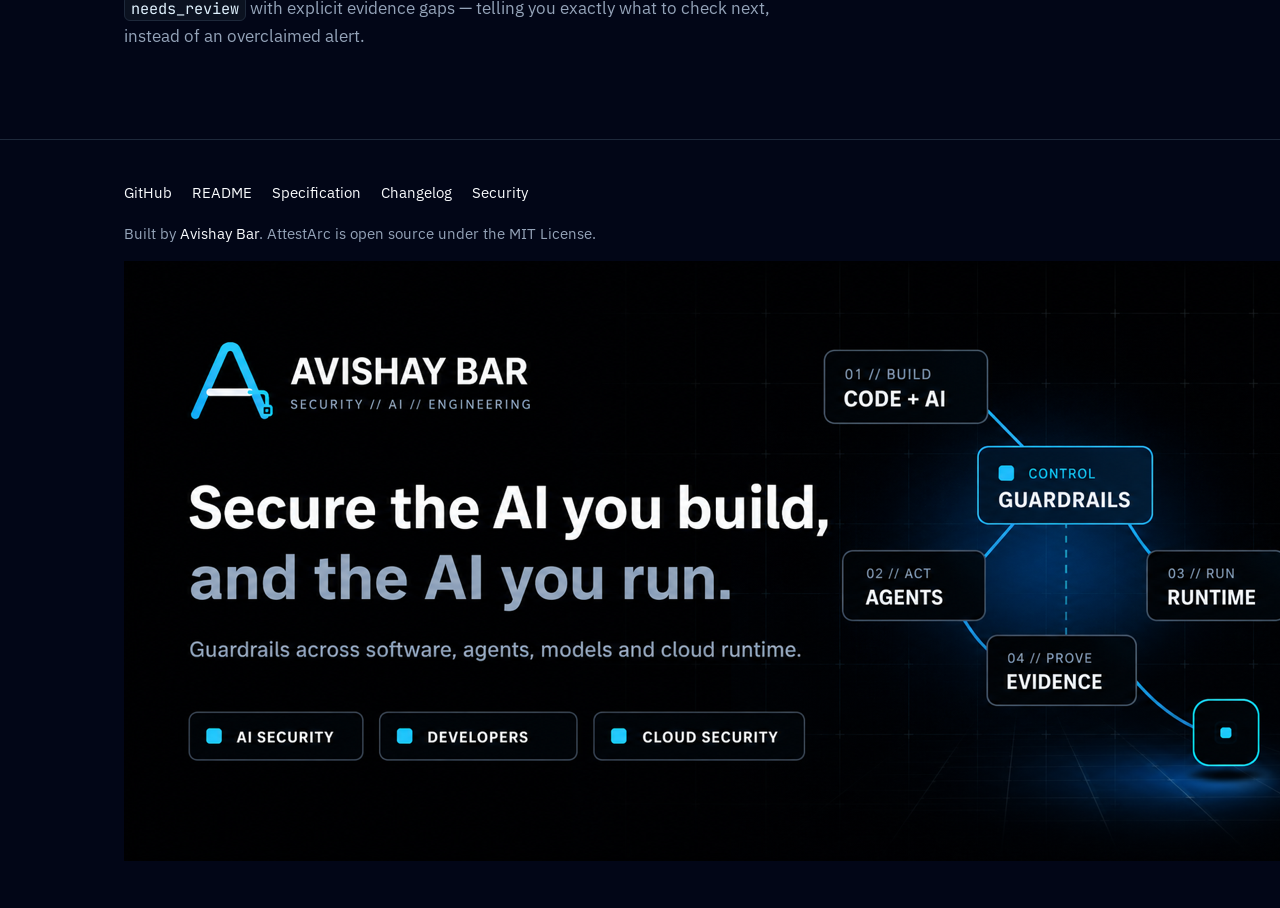
==== commit fdc42515: "fix(helpers): confine read helpers to the repository root (v0.3.2) The repository under assessment i" ====
--- a/docs/index.html
+++ b/docs/index.html
@@ -98,11 +98,11 @@
           The simplest install is a clone of a signed release tag (releases are published as
           signed, protected git tags):</p>
         <pre class="reveal"><code><span class="comment"># Global — available in every repository you open</span>
-git clone --branch v0.3.1 --depth 1 \
+git clone --branch v0.3.2 --depth 1 \
   https://github.com/avishayil/attestarc-skill.git ~/.claude/skills/attestarc
 
 <span class="comment"># Or per-project</span>
-git clone --branch v0.3.1 --depth 1 \
+git clone --branch v0.3.2 --depth 1 \
   https://github.com/avishayil/attestarc-skill.git .claude/skills/attestarc</code></pre>
         <p class="muted reveal">Prefer to copy only the skill payload? Clone the repo and run
           <code>python install.py</code> (<code>--scope user</code> for a global install). Then run
@@ -115,11 +115,11 @@
           <code>.cursor/rules/*.mdc</code> rule is needed. Clone a signed release tag into Cursor's
           native skills directory:</p>
         <pre class="reveal"><code><span class="comment"># Cursor-native, per-project</span>
-git clone --branch v0.3.1 --depth 1 \
+git clone --branch v0.3.2 --depth 1 \
   https://github.com/avishayil/attestarc-skill.git .cursor/skills/attestarc
 
 <span class="comment"># Or reuse a shared Claude skills directory (Cursor reads it too)</span>
-git clone --branch v0.3.1 --depth 1 \
+git clone --branch v0.3.2 --depth 1 \
   https://github.com/avishayil/attestarc-skill.git .claude/skills/attestarc</code></pre>
         <p class="muted reveal">Then invoke <code class="command-inline">/attestarc</code> from Cursor's
           Agent chat (skills appear in the <code>/</code> slash search), or just ask Cursor to
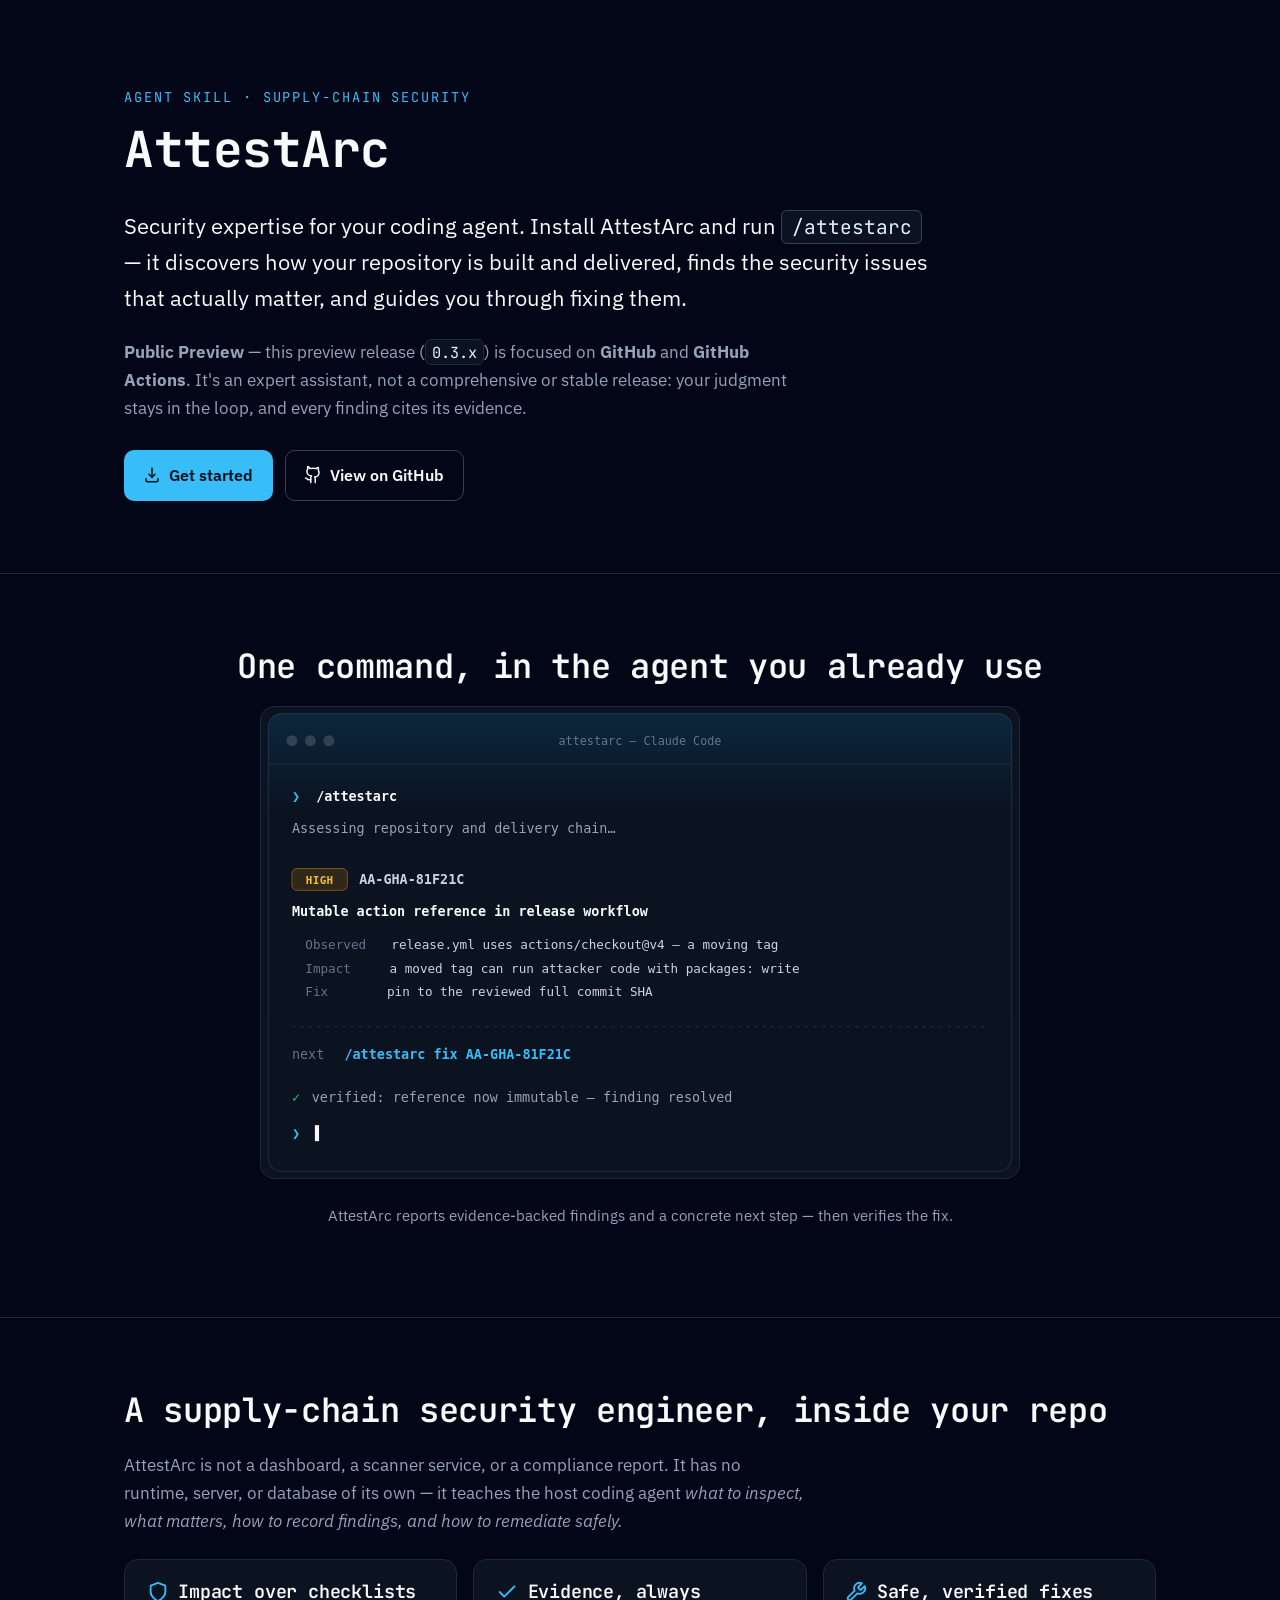
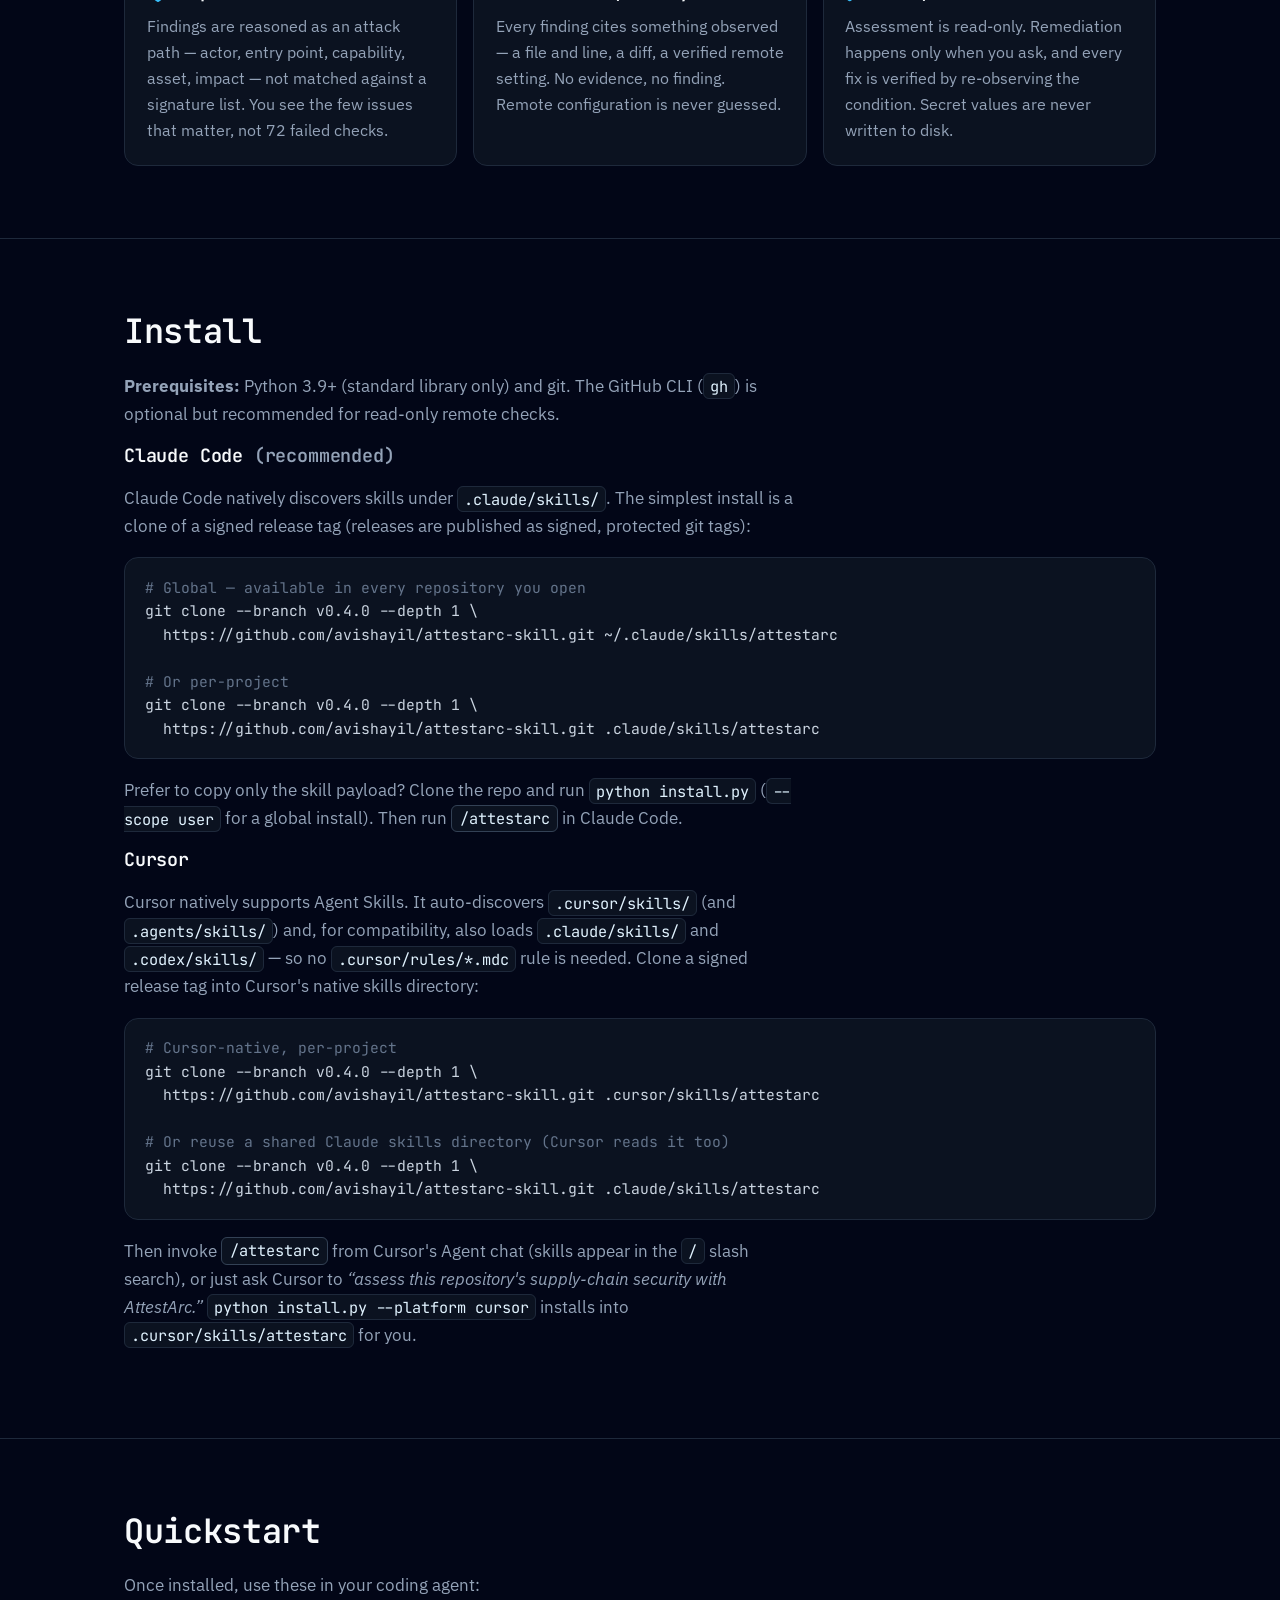
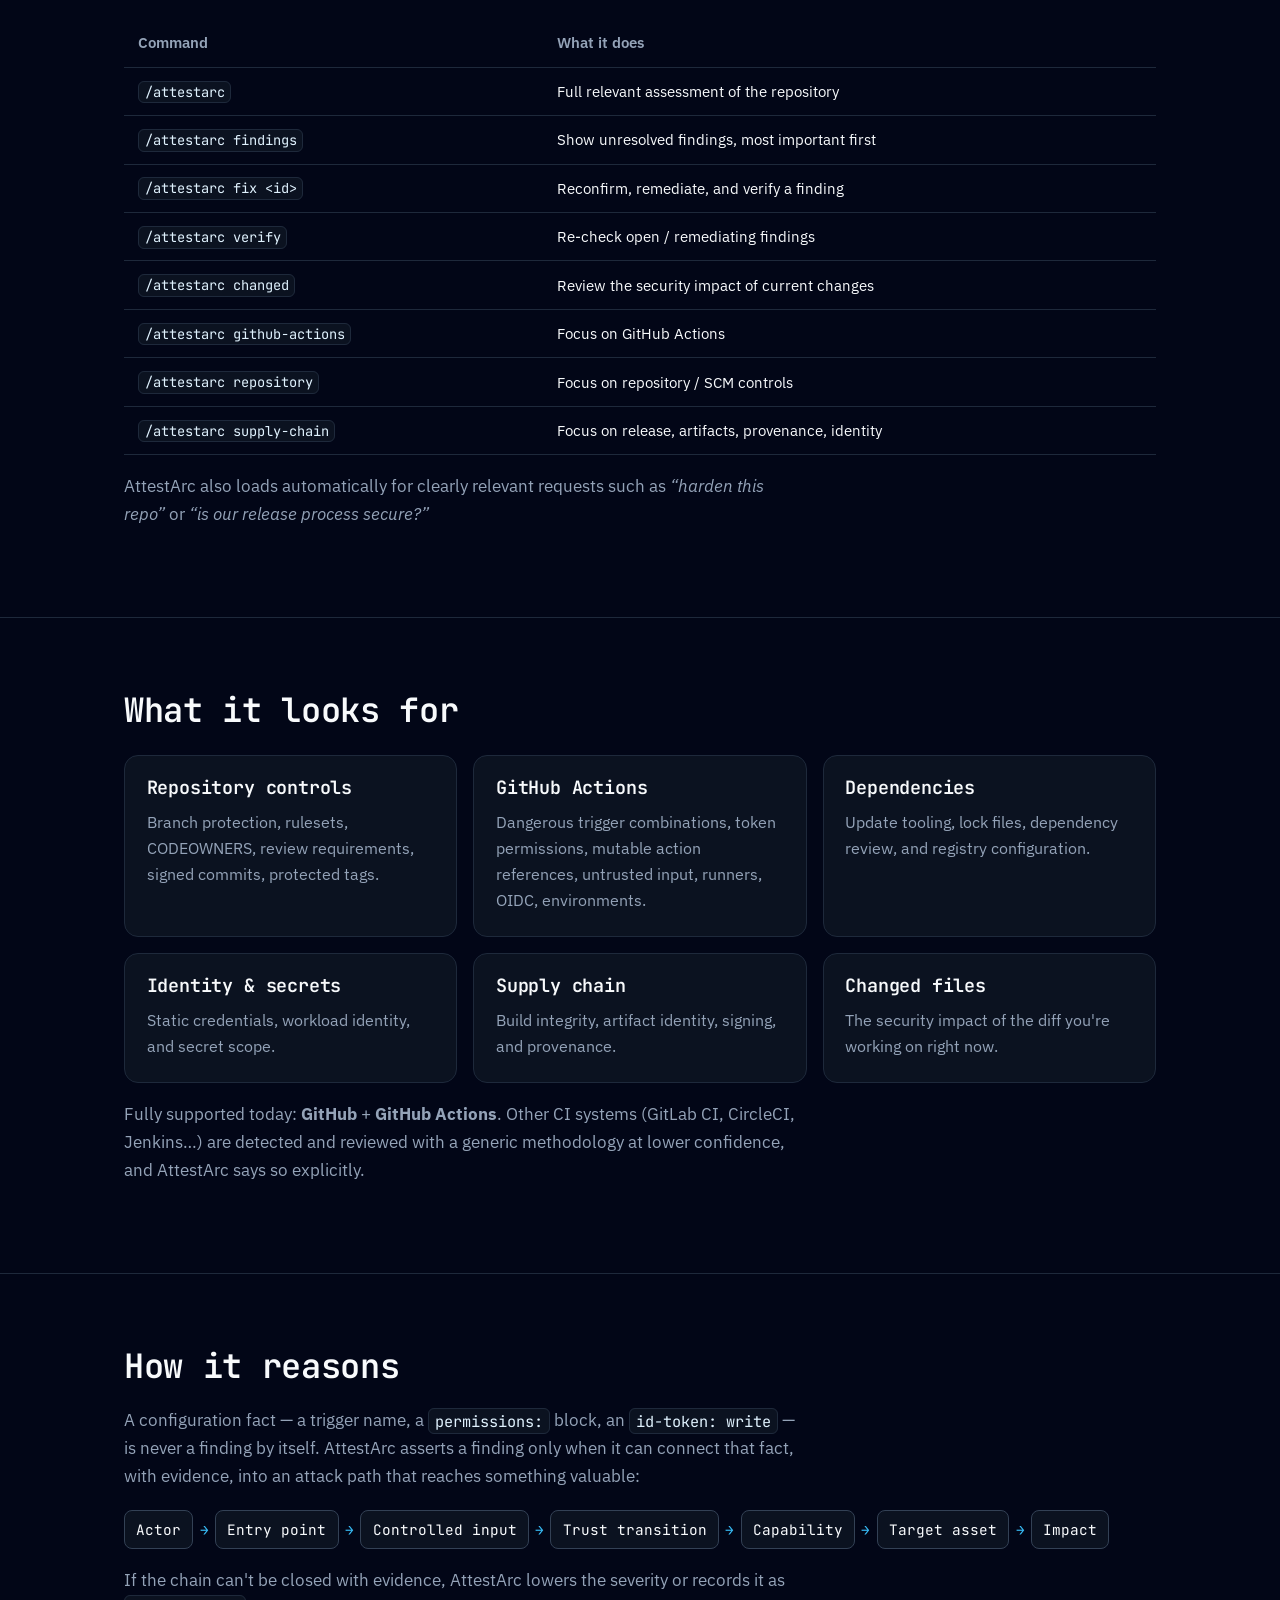
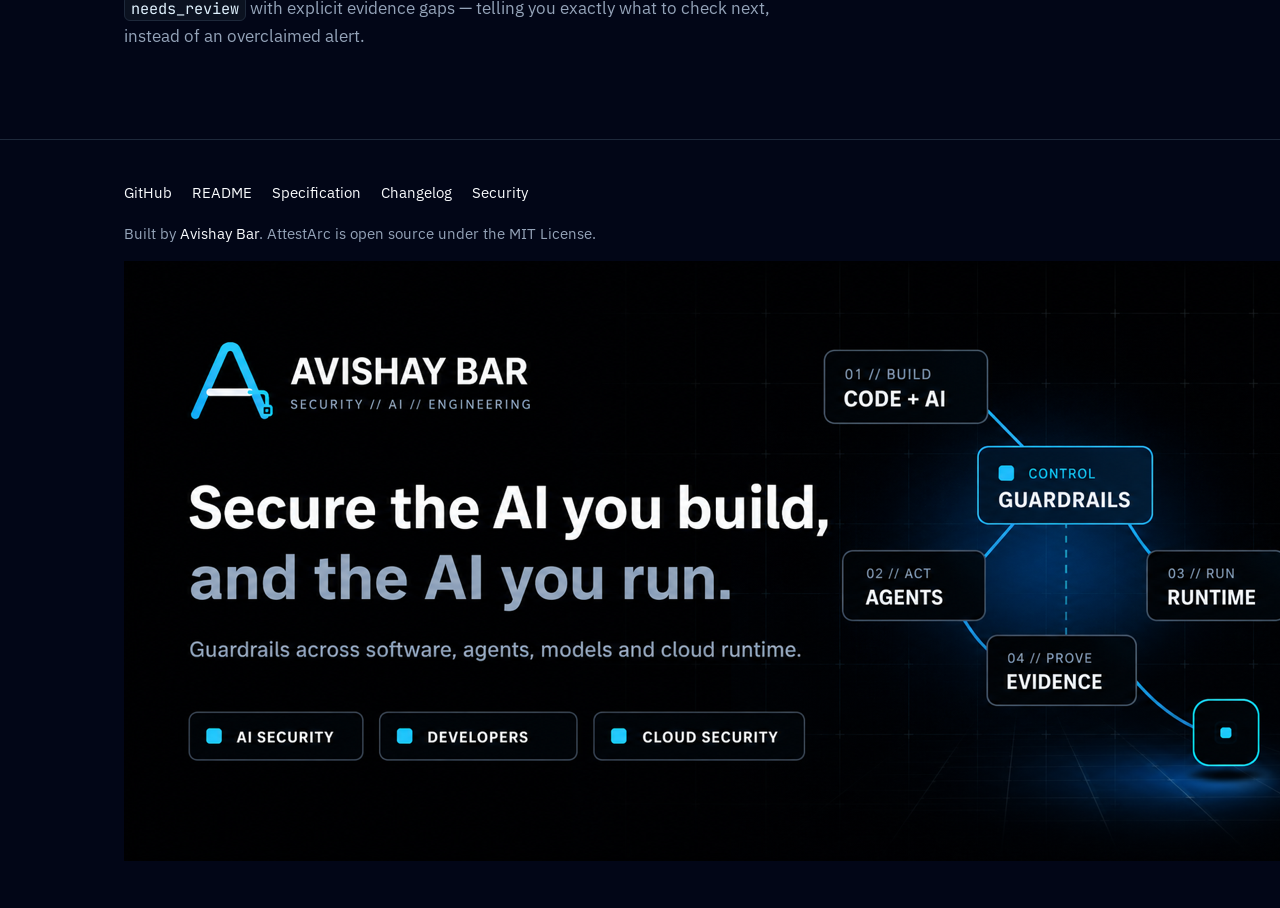
==== commit bbb6ba00: "release: correctness & precision pass (v0.4.0) External-review-driven correctness pass for the GitHu" ====
--- a/docs/index.html
+++ b/docs/index.html
@@ -98,11 +98,11 @@
           The simplest install is a clone of a signed release tag (releases are published as
           signed, protected git tags):</p>
         <pre class="reveal"><code><span class="comment"># Global — available in every repository you open</span>
-git clone --branch v0.3.2 --depth 1 \
+git clone --branch v0.4.0 --depth 1 \
   https://github.com/avishayil/attestarc-skill.git ~/.claude/skills/attestarc
 
 <span class="comment"># Or per-project</span>
-git clone --branch v0.3.2 --depth 1 \
+git clone --branch v0.4.0 --depth 1 \
   https://github.com/avishayil/attestarc-skill.git .claude/skills/attestarc</code></pre>
         <p class="muted reveal">Prefer to copy only the skill payload? Clone the repo and run
           <code>python install.py</code> (<code>--scope user</code> for a global install). Then run
@@ -115,11 +115,11 @@
           <code>.cursor/rules/*.mdc</code> rule is needed. Clone a signed release tag into Cursor's
           native skills directory:</p>
         <pre class="reveal"><code><span class="comment"># Cursor-native, per-project</span>
-git clone --branch v0.3.2 --depth 1 \
+git clone --branch v0.4.0 --depth 1 \
   https://github.com/avishayil/attestarc-skill.git .cursor/skills/attestarc
 
 <span class="comment"># Or reuse a shared Claude skills directory (Cursor reads it too)</span>
-git clone --branch v0.3.2 --depth 1 \
+git clone --branch v0.4.0 --depth 1 \
   https://github.com/avishayil/attestarc-skill.git .claude/skills/attestarc</code></pre>
         <p class="muted reveal">Then invoke <code class="command-inline">/attestarc</code> from Cursor's
           Agent chat (skills appear in the <code>/</code> slash search), or just ask Cursor to
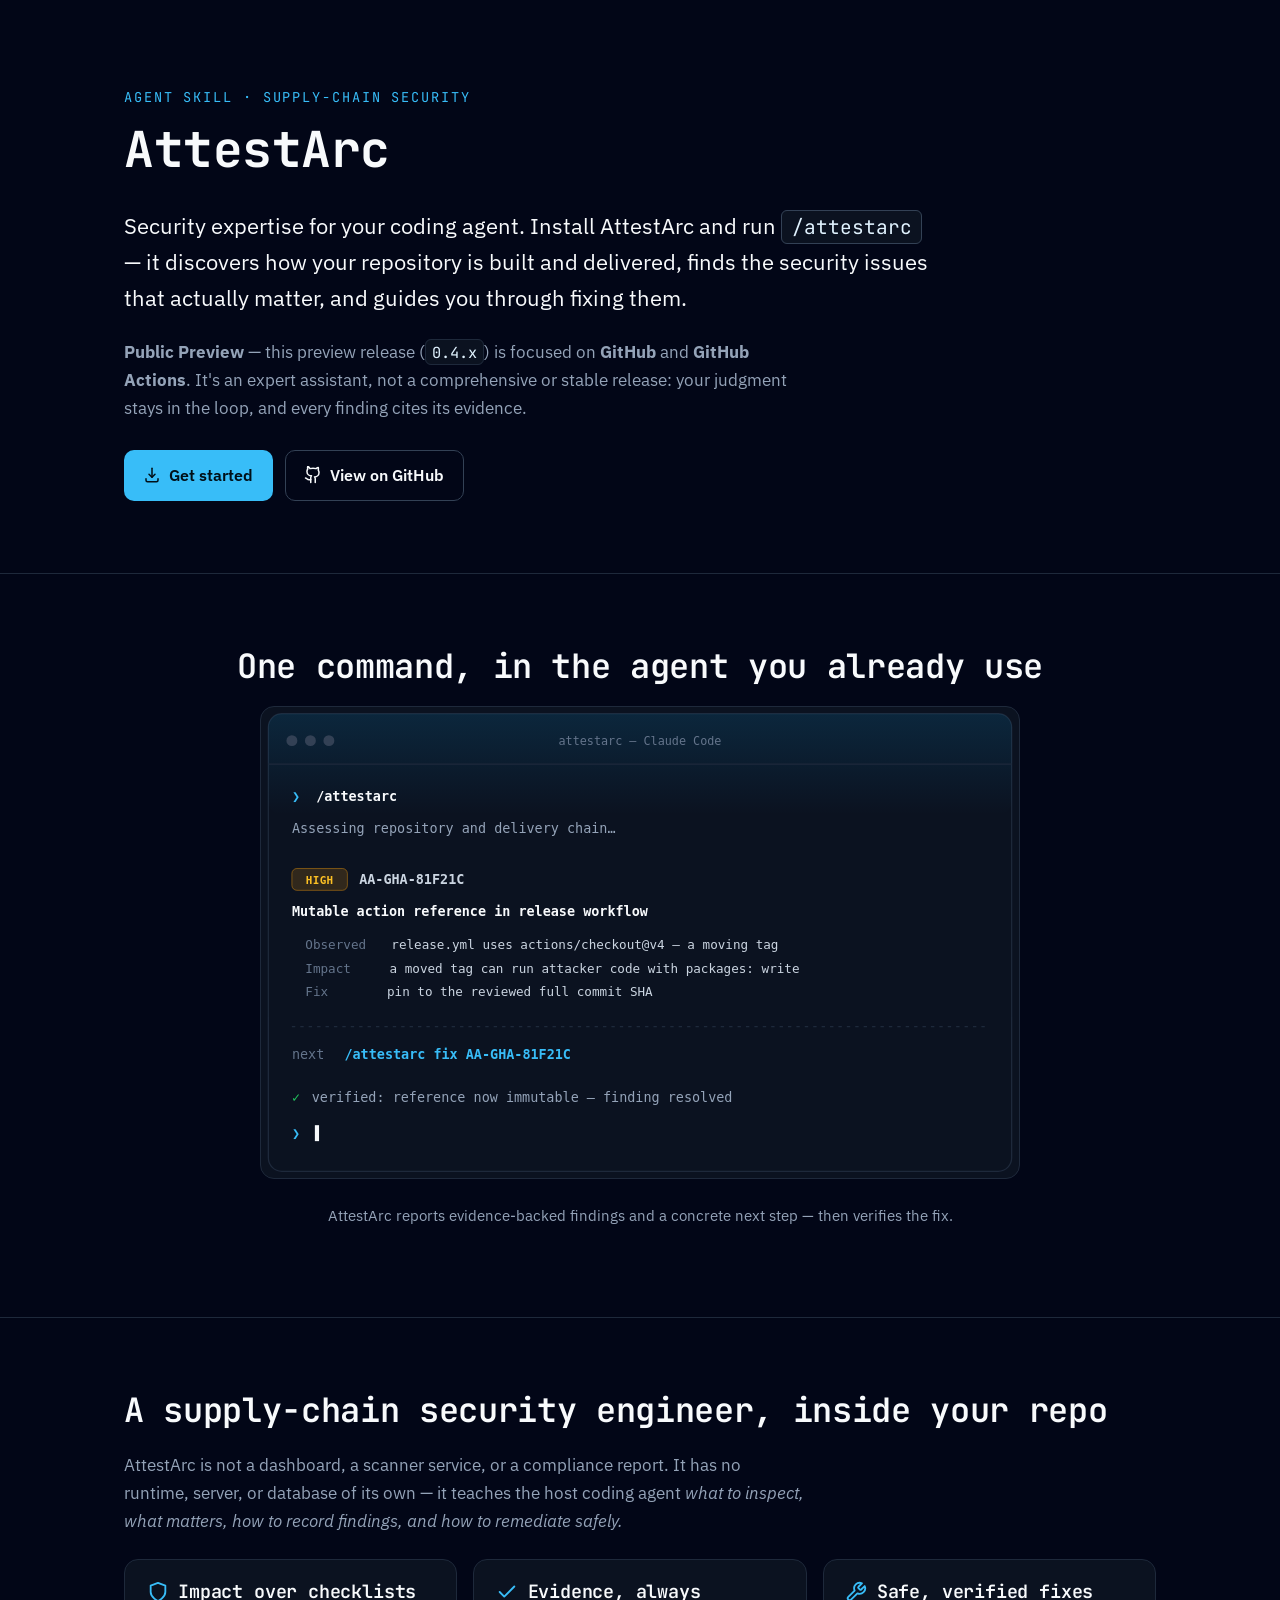
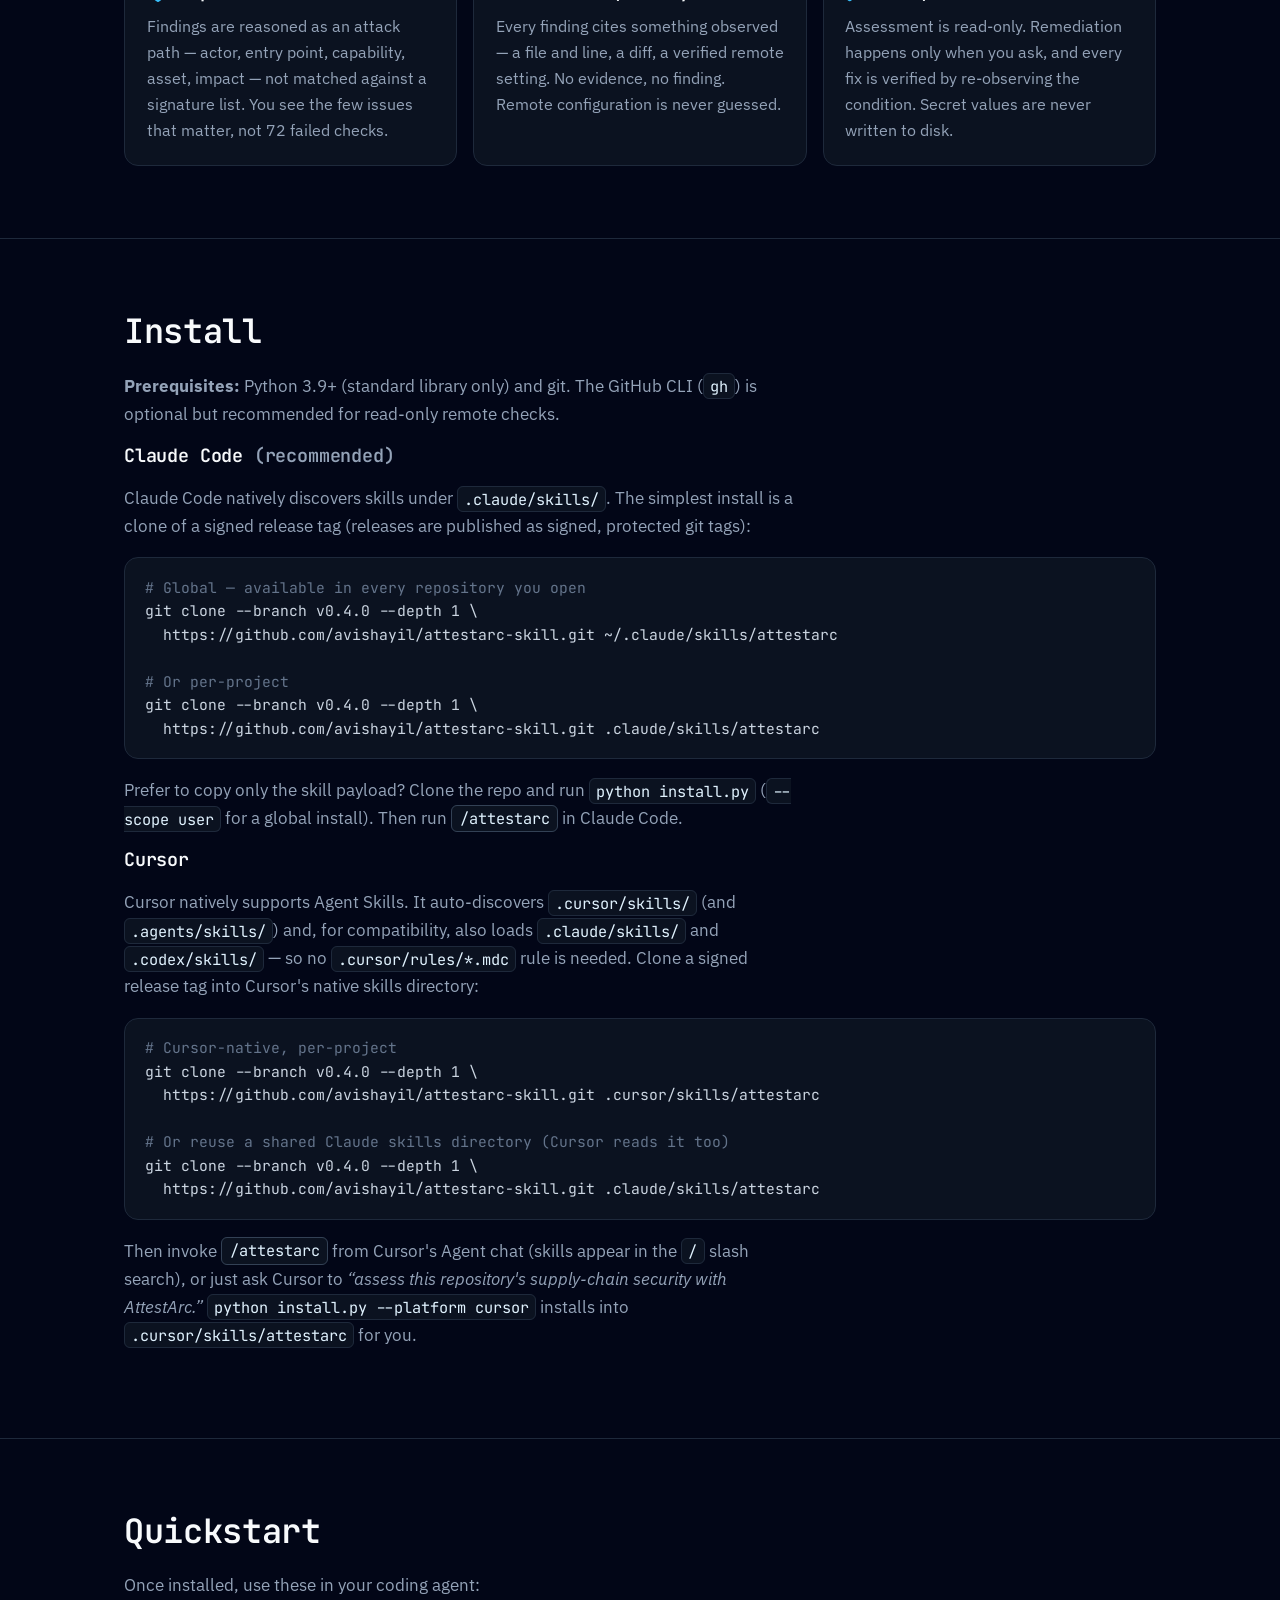
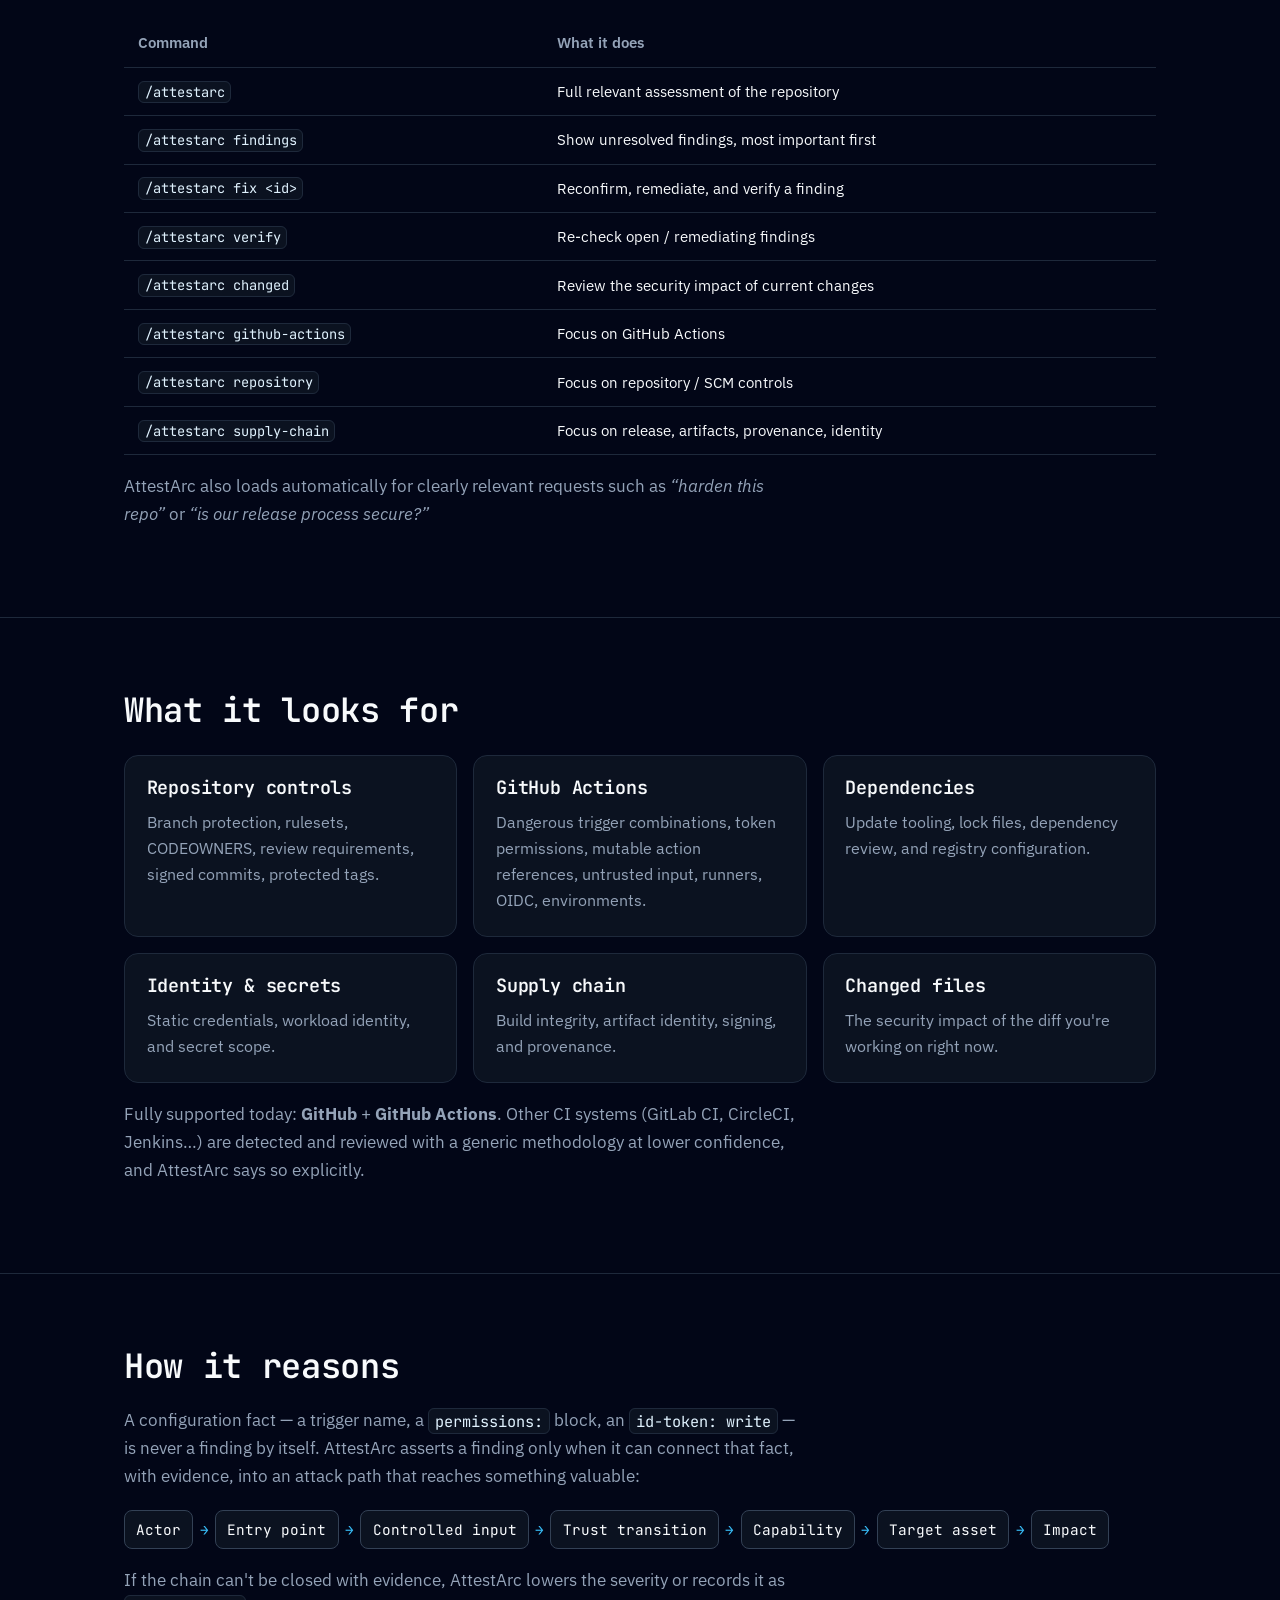
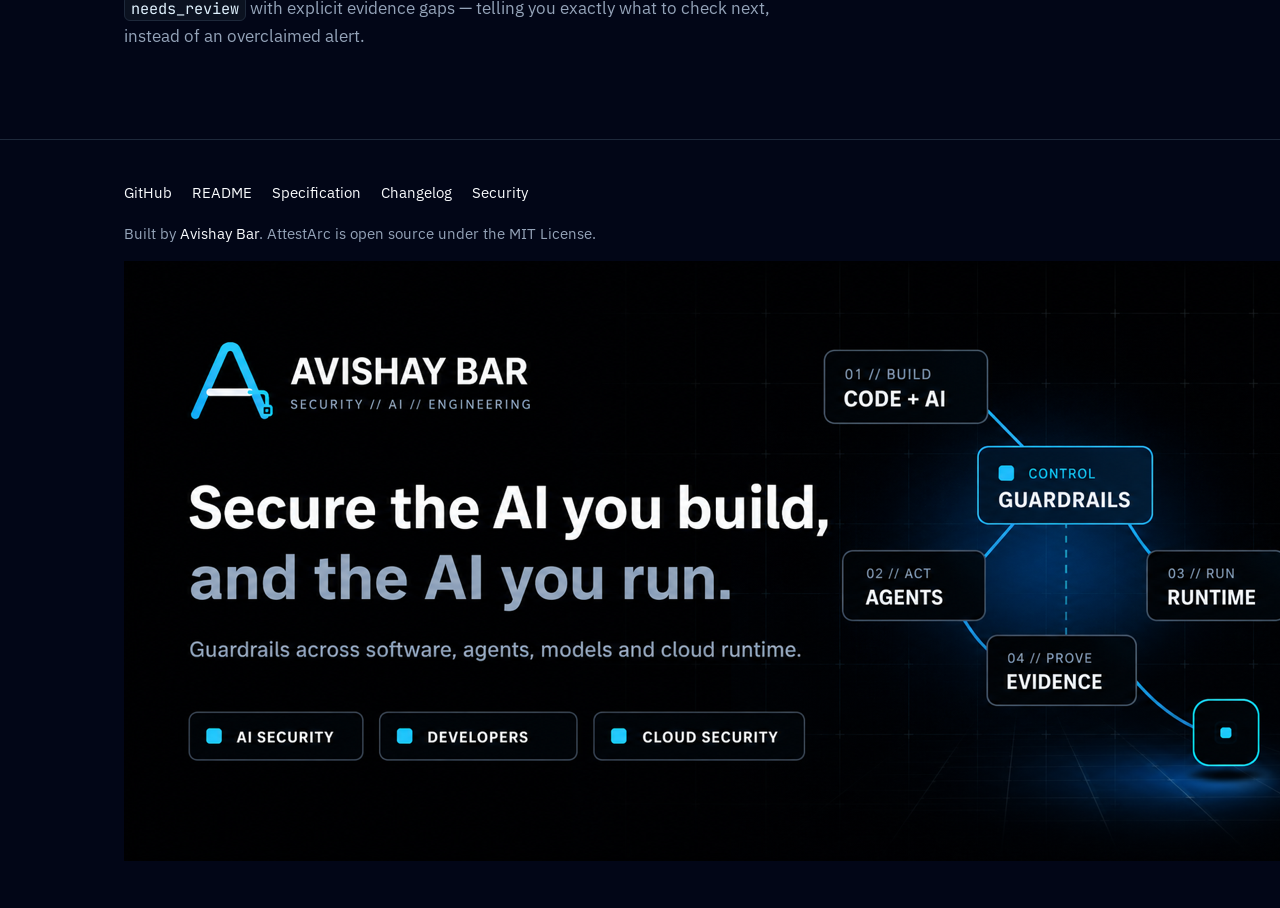
==== commit 567b782d: "docs: bump current-version references to 0.4.x The v0.4.0 cut updated the clone commands but left th" ====
--- a/docs/index.html
+++ b/docs/index.html
@@ -32,7 +32,7 @@
           <code class="command-inline">/attestarc</code> — it discovers how your repository is
           built and delivered, finds the security issues that actually matter, and guides you
           through fixing them.</p>
-        <p class="muted"><strong>Public Preview</strong> — this preview release (<code>0.3.x</code>)
+        <p class="muted"><strong>Public Preview</strong> — this preview release (<code>0.4.x</code>)
           is focused on <strong>GitHub</strong> and <strong>GitHub Actions</strong>. It's an expert
           assistant, not a comprehensive or stable release: your judgment stays in the loop, and
           every finding cites its evidence.</p>
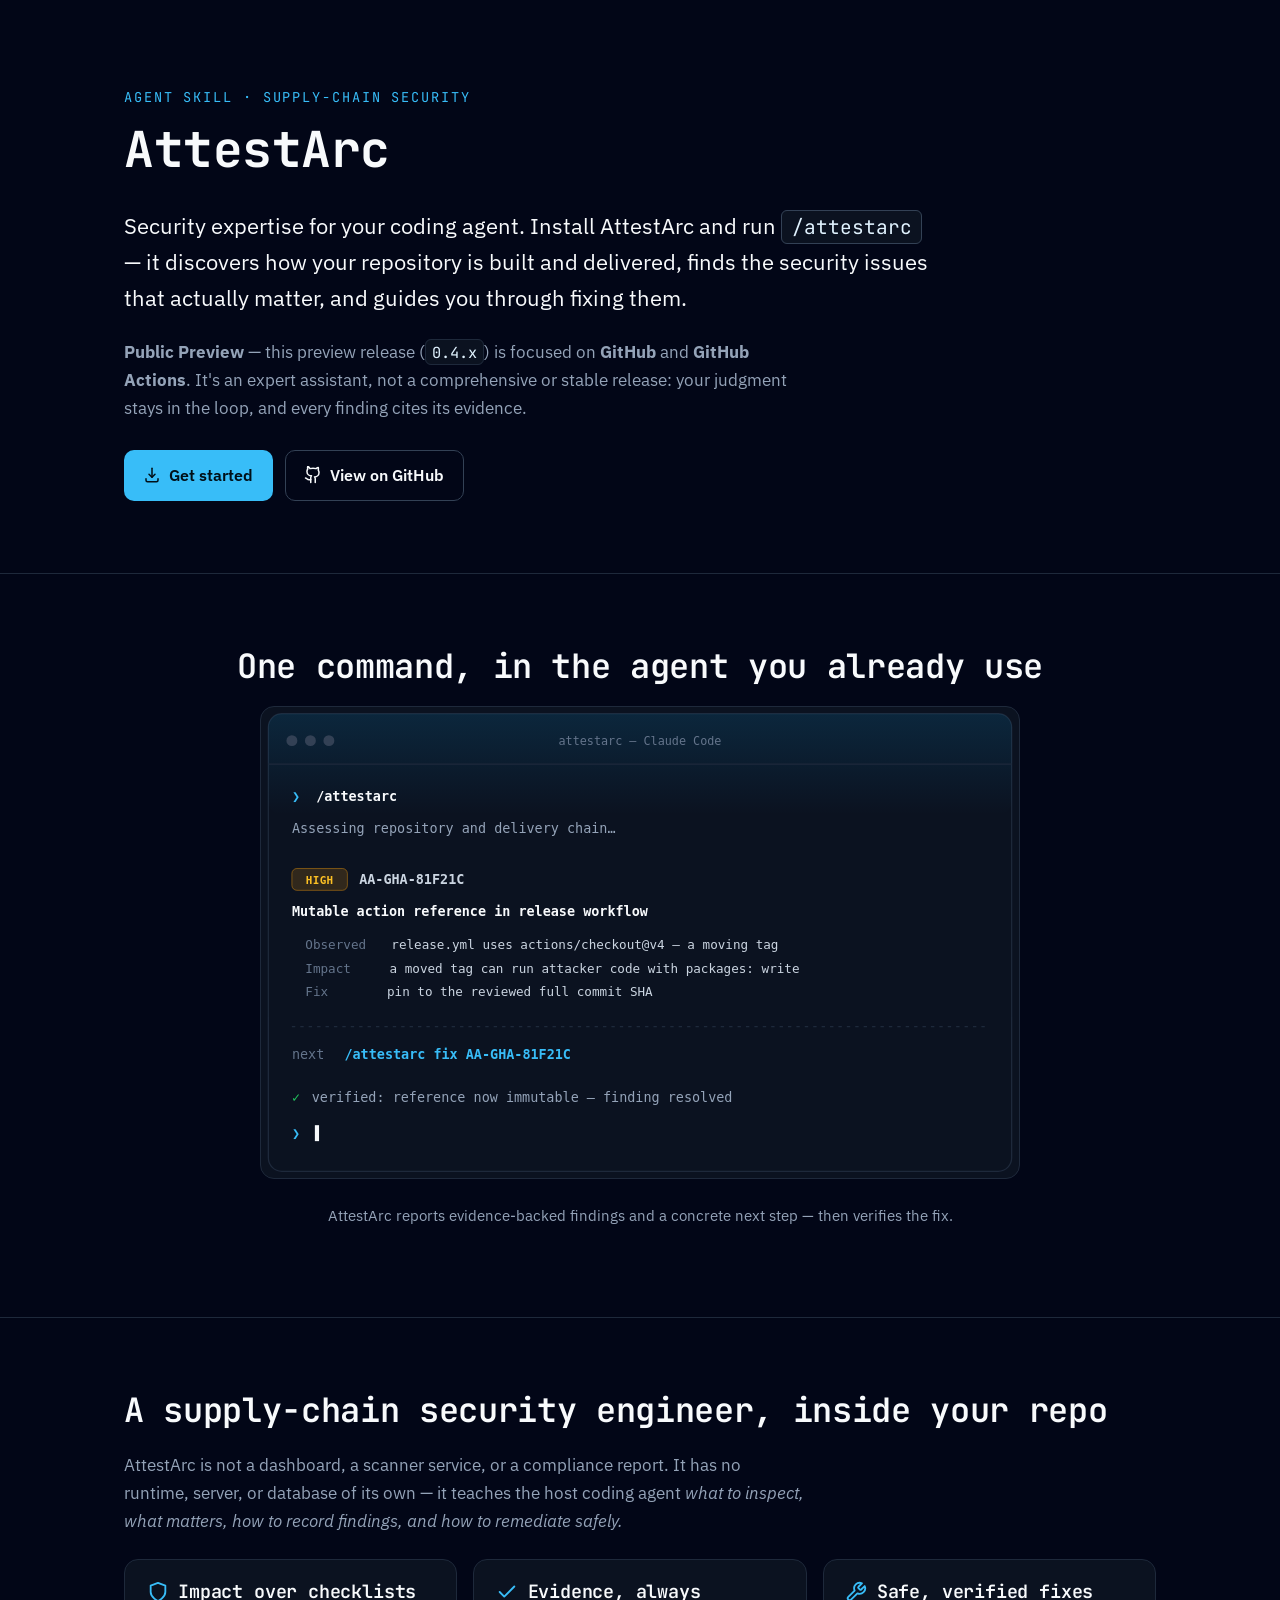
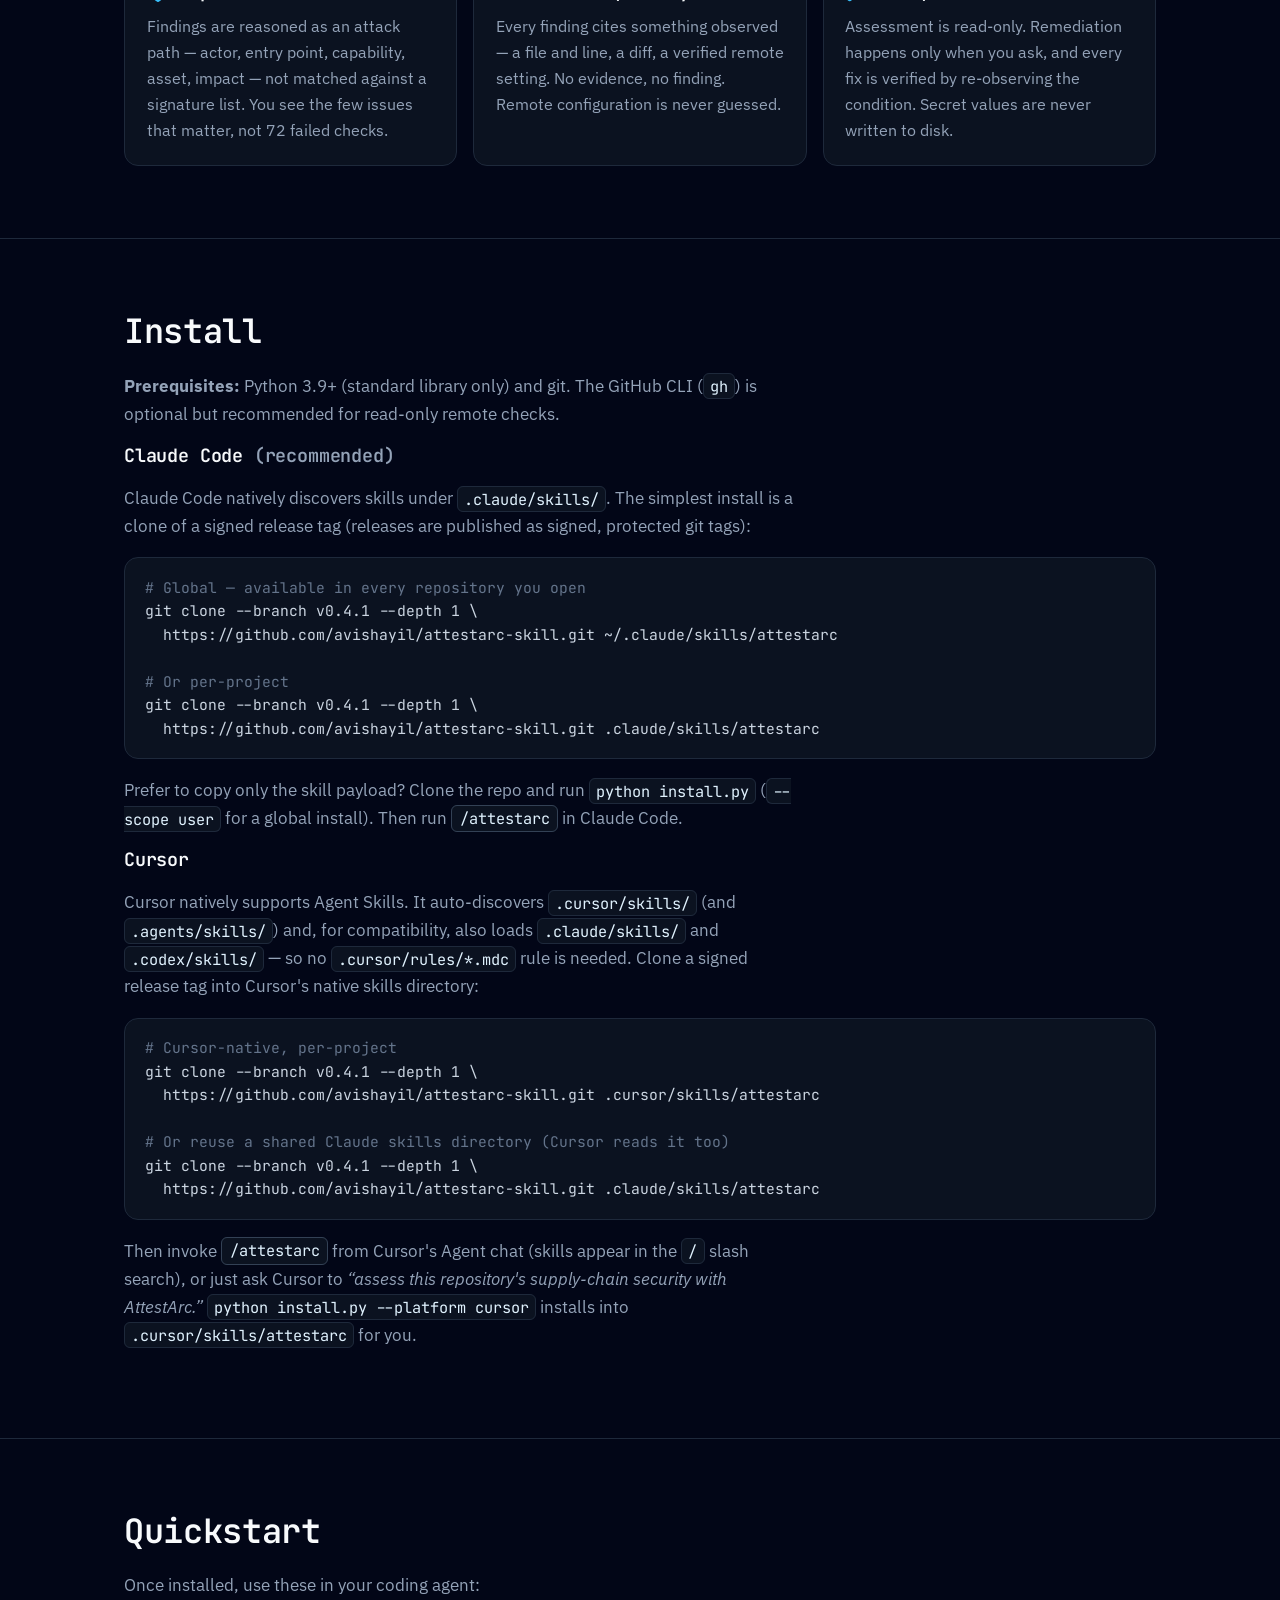
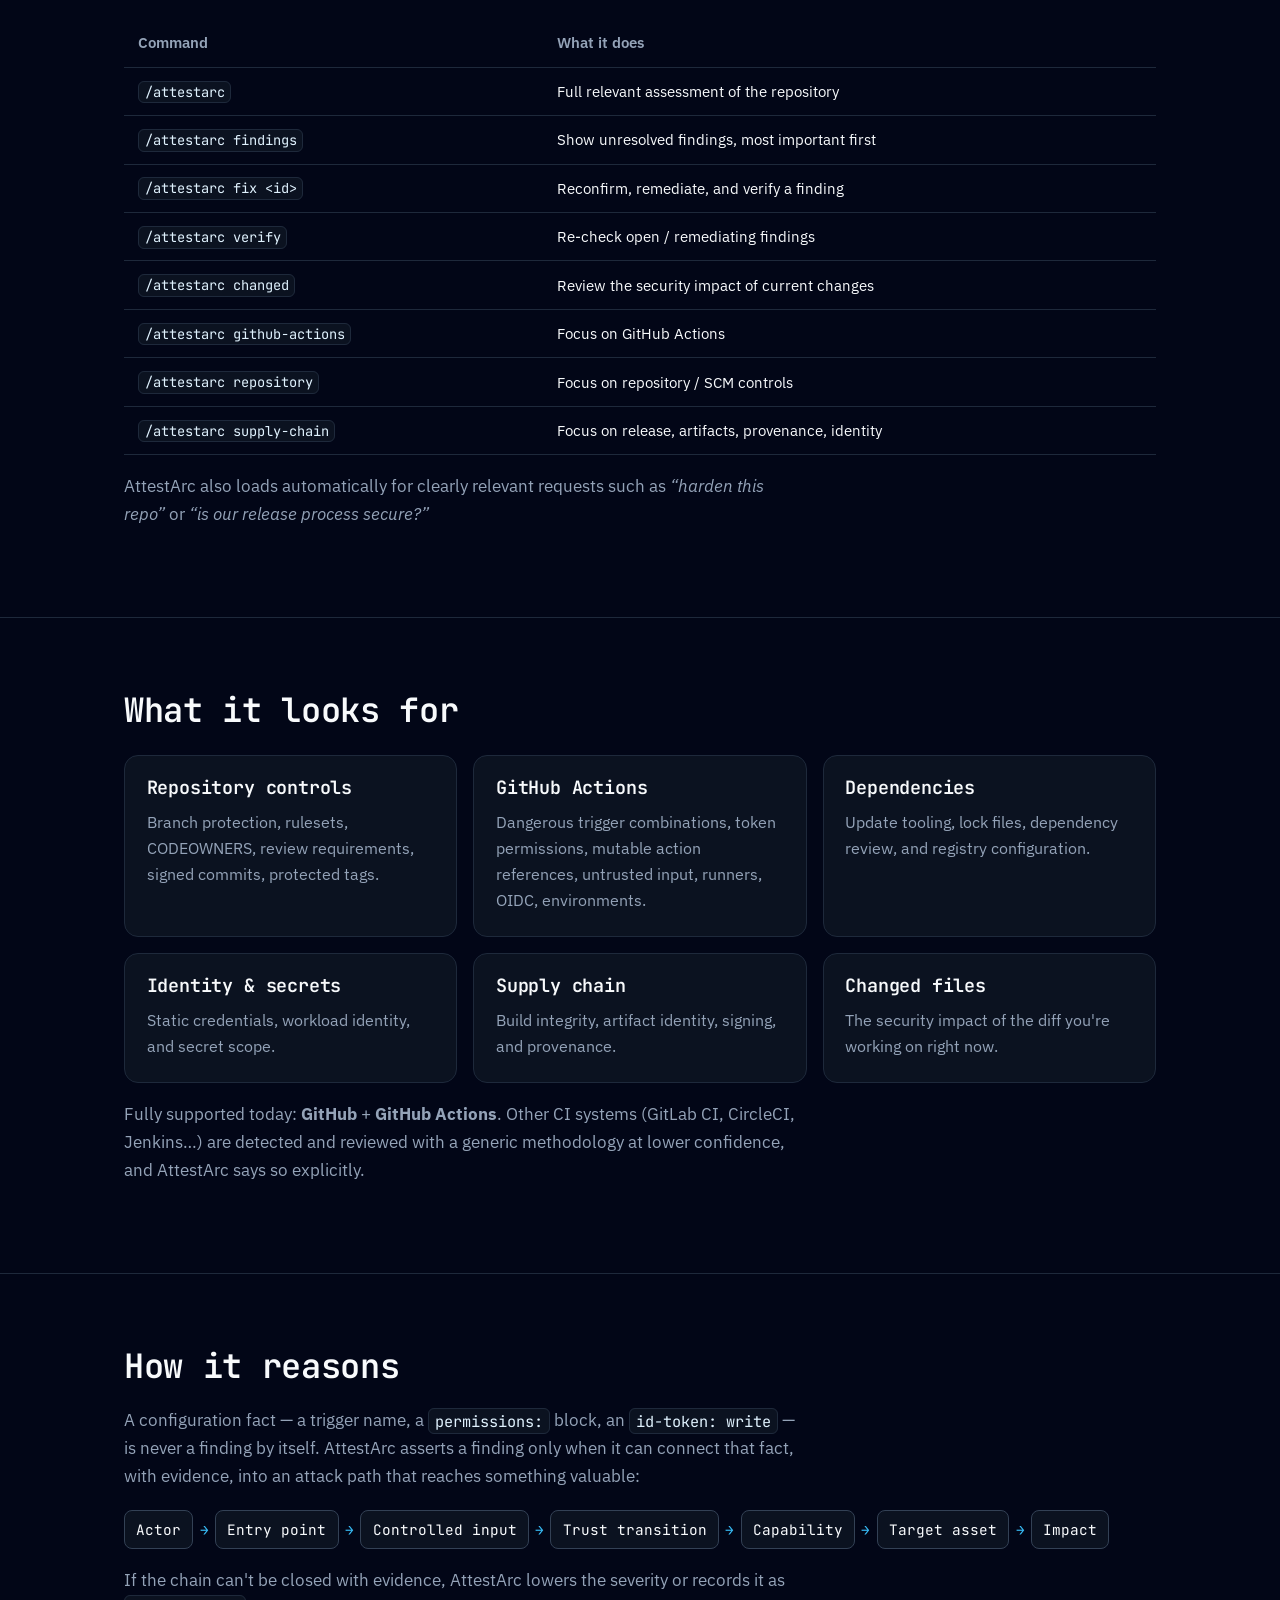
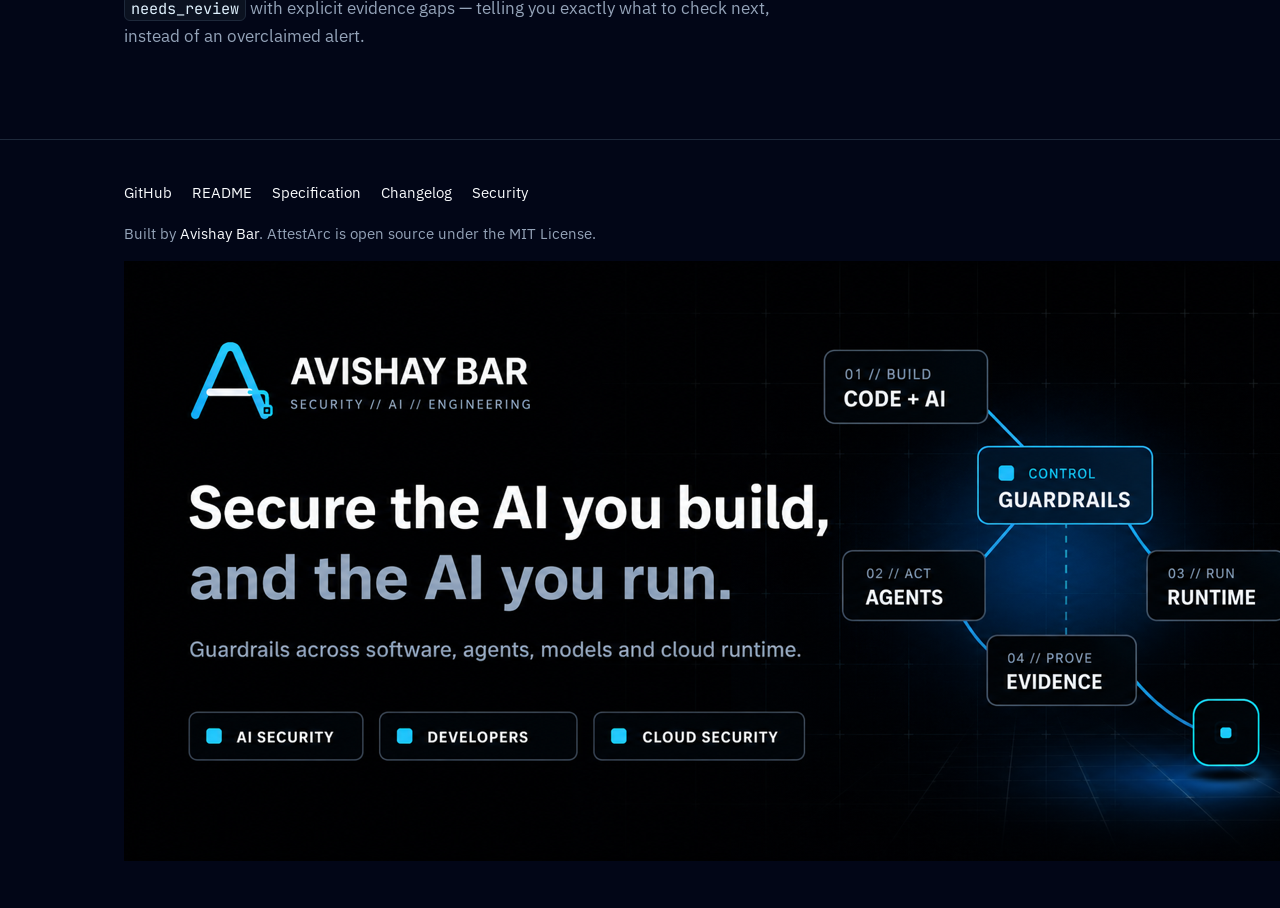
==== commit ebca7541: "v0.4.1: correctness pass (platform truth, state boundary, schema-v3 bugs) A correctness pass on top " ====
--- a/docs/index.html
+++ b/docs/index.html
@@ -98,11 +98,11 @@
           The simplest install is a clone of a signed release tag (releases are published as
           signed, protected git tags):</p>
         <pre class="reveal"><code><span class="comment"># Global — available in every repository you open</span>
-git clone --branch v0.4.0 --depth 1 \
+git clone --branch v0.4.1 --depth 1 \
   https://github.com/avishayil/attestarc-skill.git ~/.claude/skills/attestarc
 
 <span class="comment"># Or per-project</span>
-git clone --branch v0.4.0 --depth 1 \
+git clone --branch v0.4.1 --depth 1 \
   https://github.com/avishayil/attestarc-skill.git .claude/skills/attestarc</code></pre>
         <p class="muted reveal">Prefer to copy only the skill payload? Clone the repo and run
           <code>python install.py</code> (<code>--scope user</code> for a global install). Then run
@@ -115,11 +115,11 @@
           <code>.cursor/rules/*.mdc</code> rule is needed. Clone a signed release tag into Cursor's
           native skills directory:</p>
         <pre class="reveal"><code><span class="comment"># Cursor-native, per-project</span>
-git clone --branch v0.4.0 --depth 1 \
+git clone --branch v0.4.1 --depth 1 \
   https://github.com/avishayil/attestarc-skill.git .cursor/skills/attestarc
 
 <span class="comment"># Or reuse a shared Claude skills directory (Cursor reads it too)</span>
-git clone --branch v0.4.0 --depth 1 \
+git clone --branch v0.4.1 --depth 1 \
   https://github.com/avishayil/attestarc-skill.git .claude/skills/attestarc</code></pre>
         <p class="muted reveal">Then invoke <code class="command-inline">/attestarc</code> from Cursor's
           Agent chat (skills appear in the <code>/</code> slash search), or just ask Cursor to
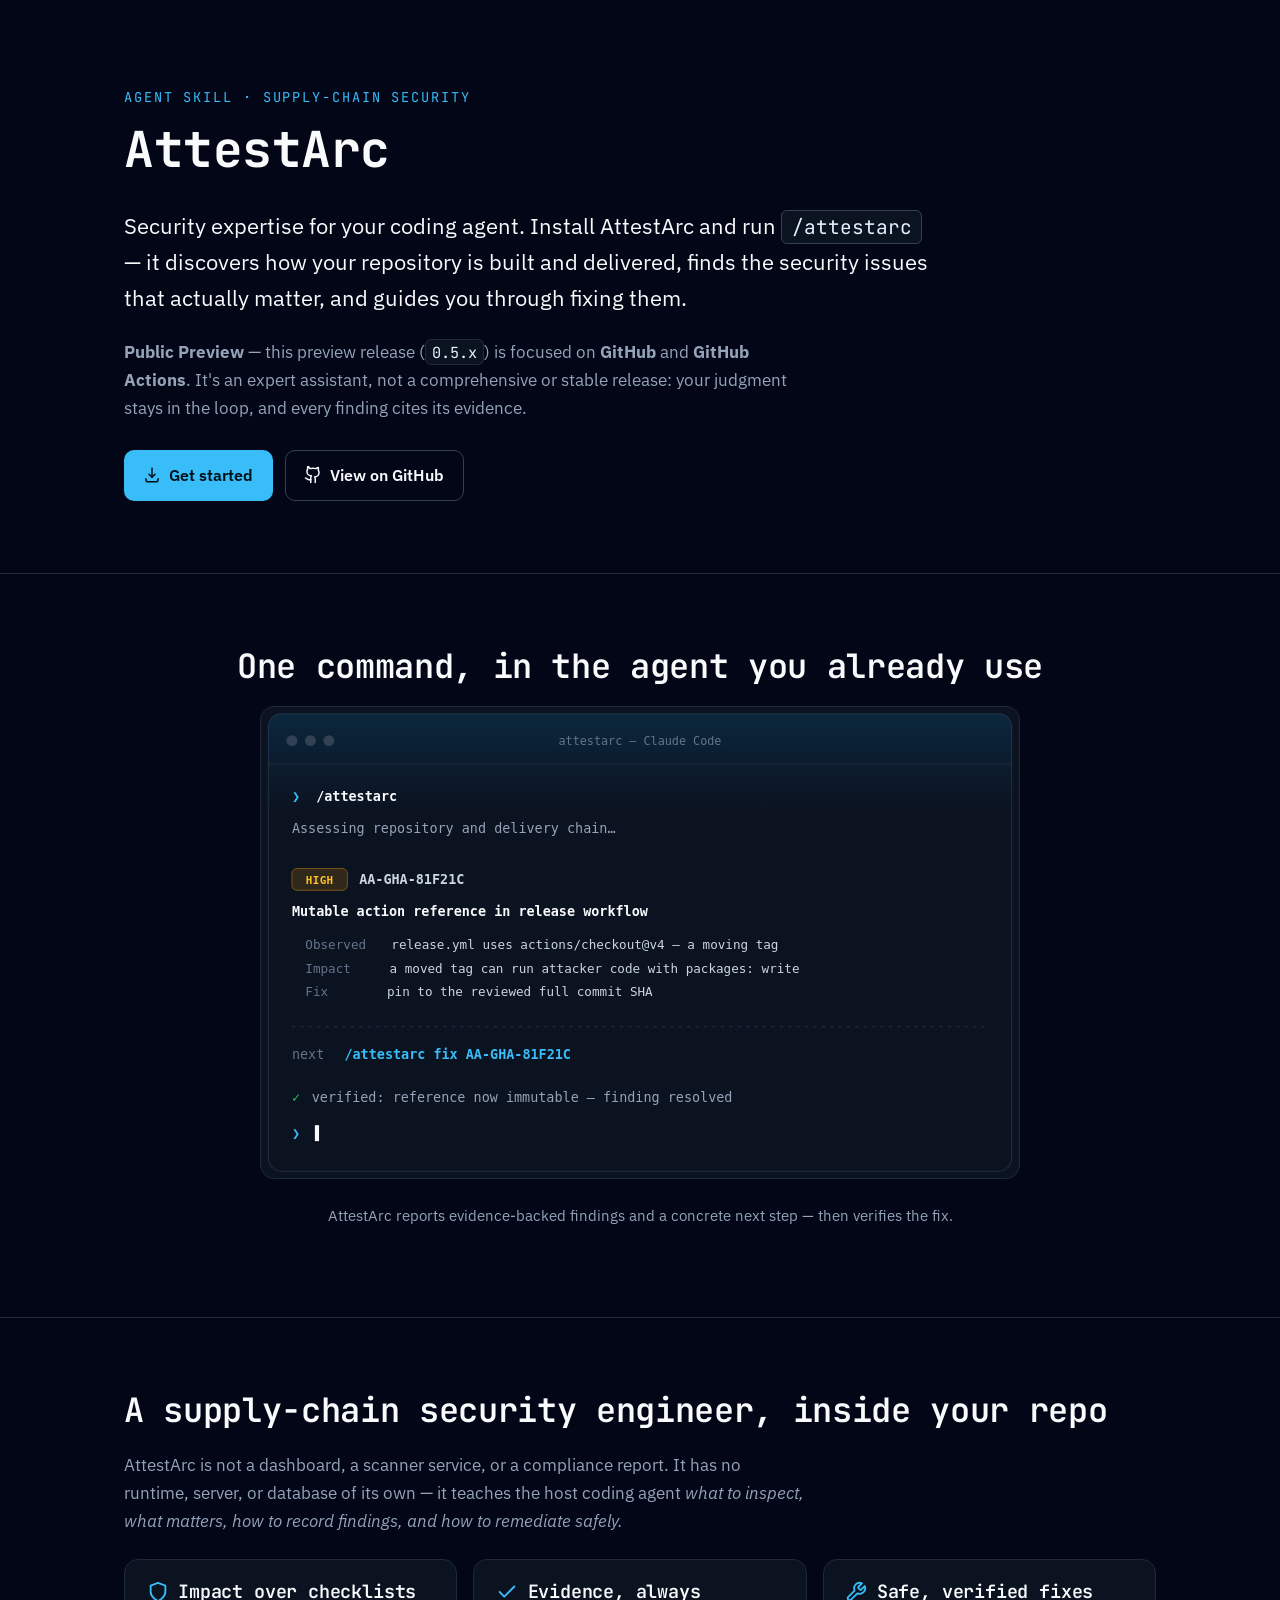
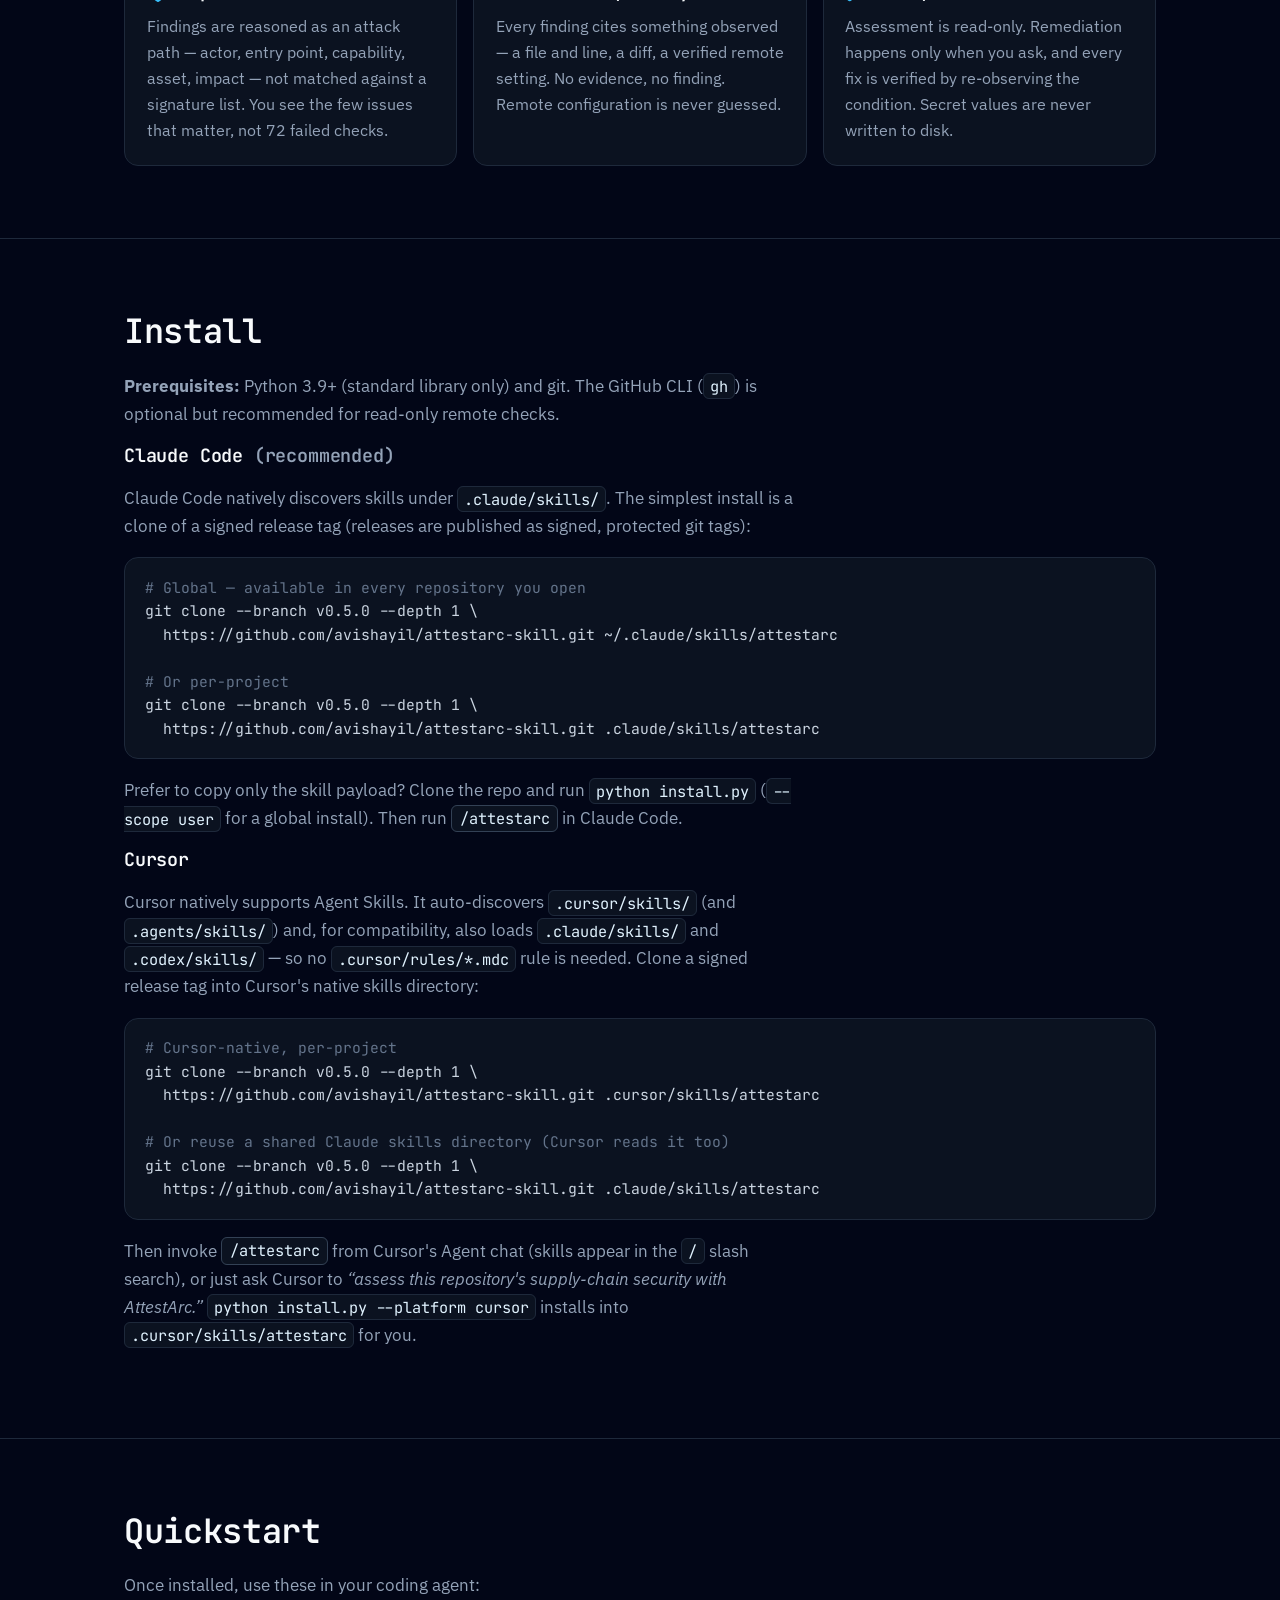
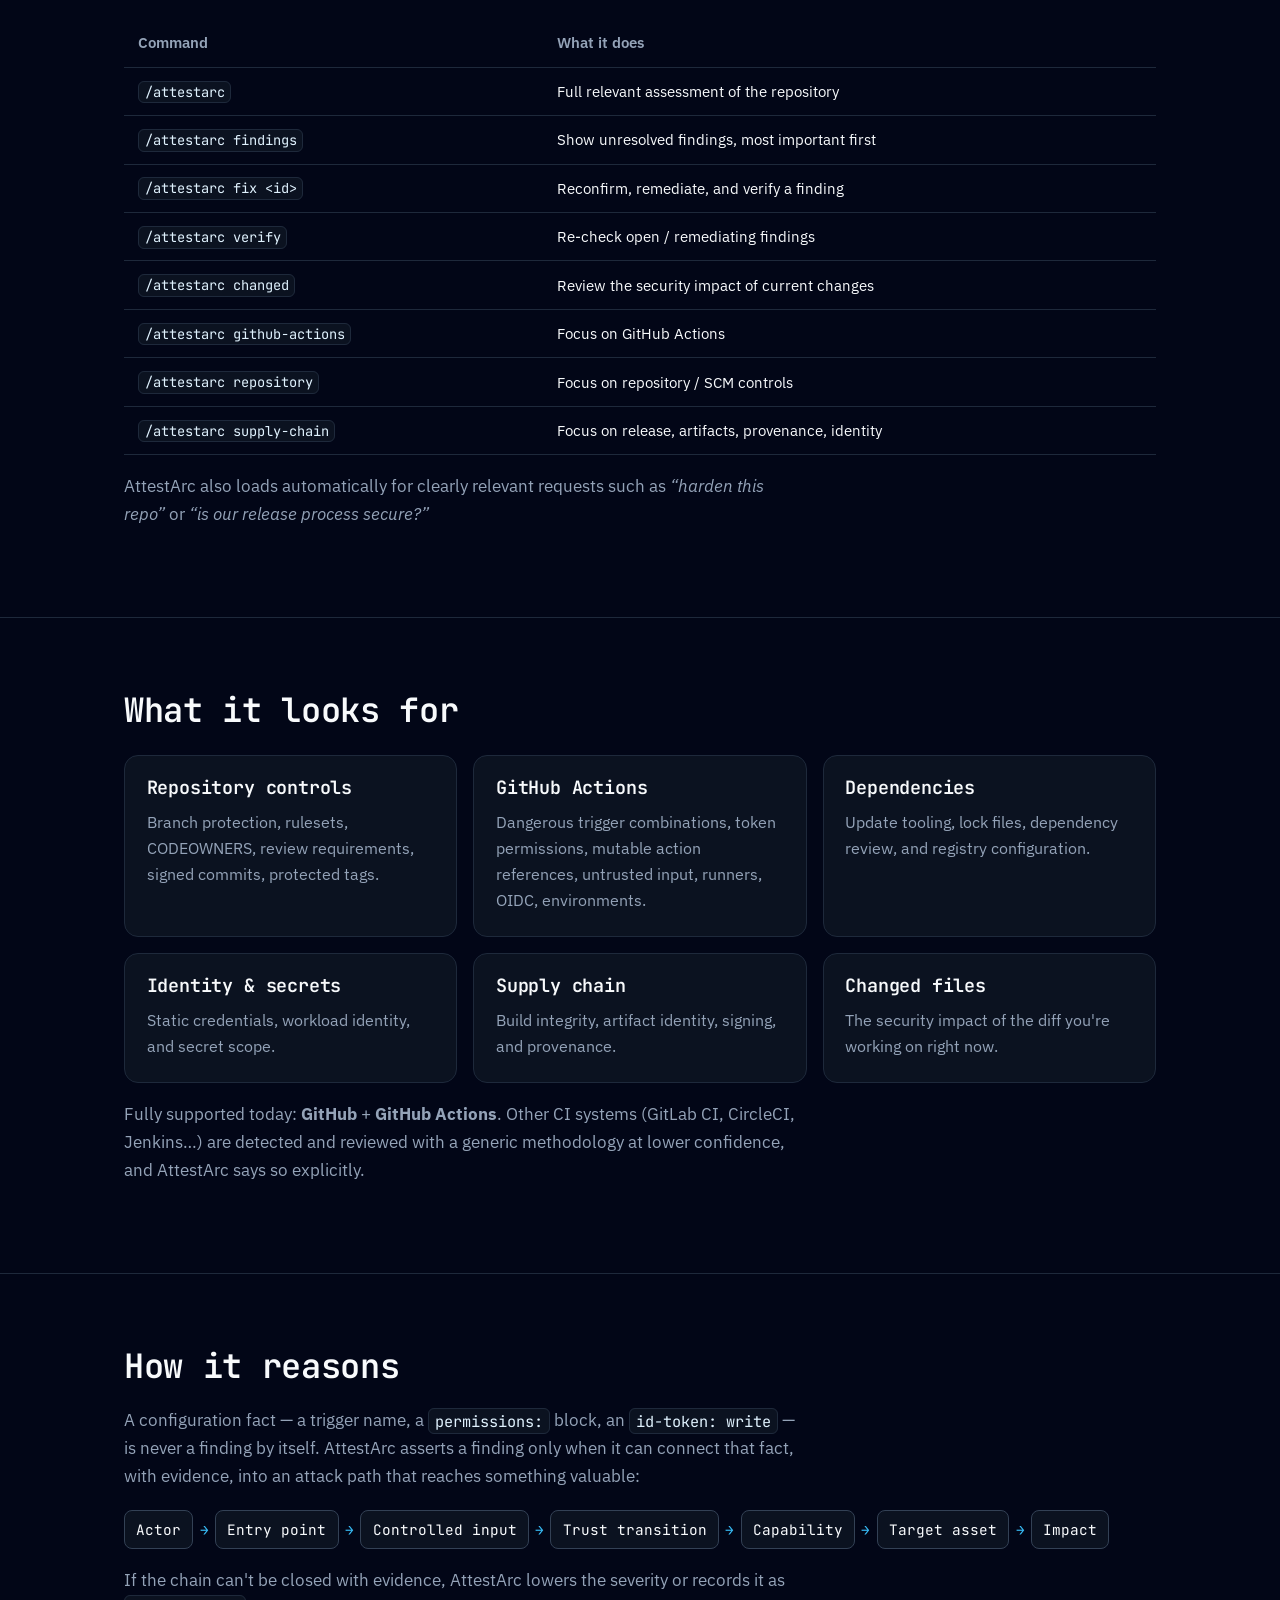
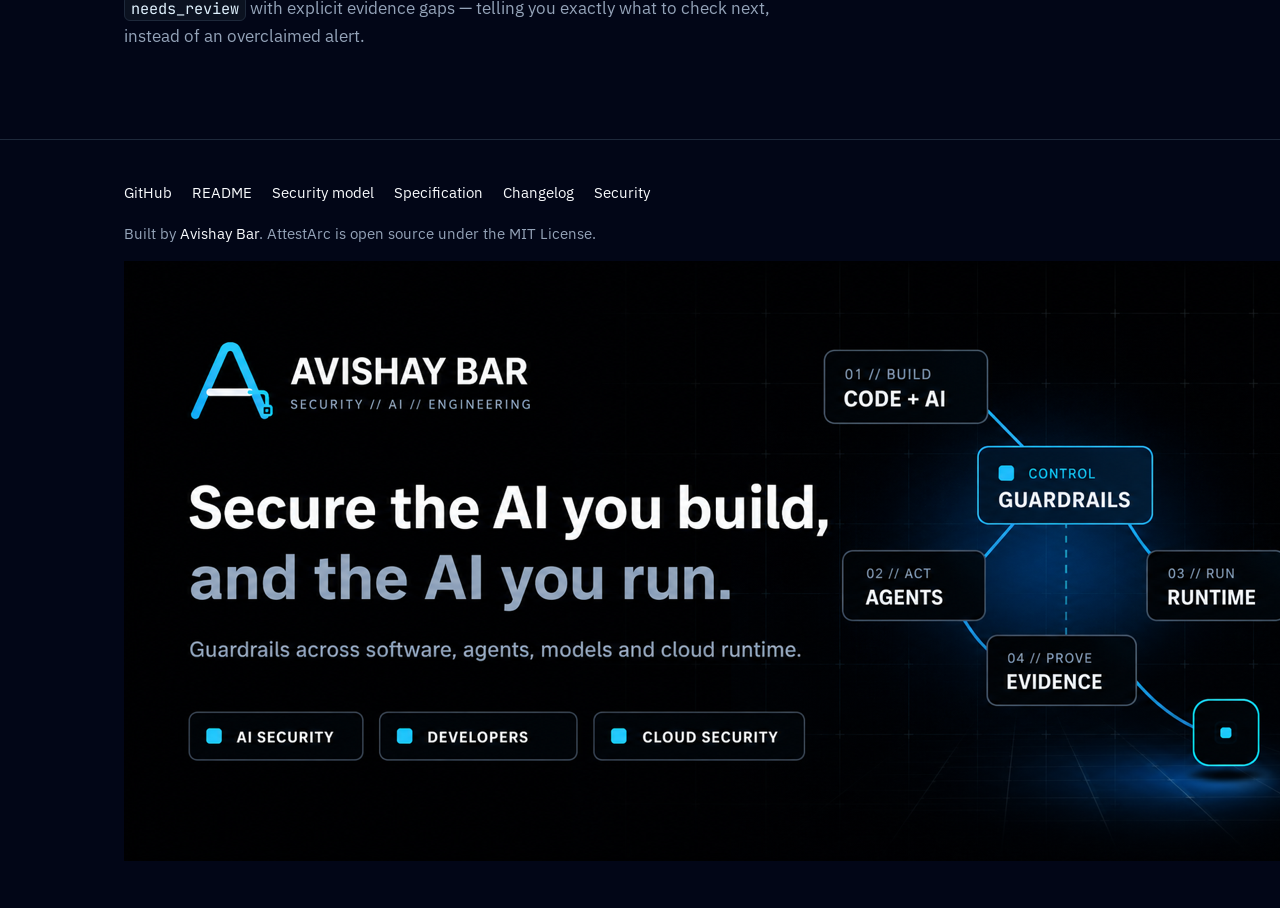
==== commit f651ee77: "docs(site): add a security-model page to the project site New docs/security.html: the problem framin" ====
--- a/docs/index.html
+++ b/docs/index.html
@@ -32,7 +32,7 @@
           <code class="command-inline">/attestarc</code> — it discovers how your repository is
           built and delivered, finds the security issues that actually matter, and guides you
           through fixing them.</p>
-        <p class="muted"><strong>Public Preview</strong> — this preview release (<code>0.4.x</code>)
+        <p class="muted"><strong>Public Preview</strong> — this preview release (<code>0.5.x</code>)
           is focused on <strong>GitHub</strong> and <strong>GitHub Actions</strong>. It's an expert
           assistant, not a comprehensive or stable release: your judgment stays in the loop, and
           every finding cites its evidence.</p>
@@ -98,11 +98,11 @@
           The simplest install is a clone of a signed release tag (releases are published as
           signed, protected git tags):</p>
         <pre class="reveal"><code><span class="comment"># Global — available in every repository you open</span>
-git clone --branch v0.4.1 --depth 1 \
+git clone --branch v0.5.0 --depth 1 \
   https://github.com/avishayil/attestarc-skill.git ~/.claude/skills/attestarc
 
 <span class="comment"># Or per-project</span>
-git clone --branch v0.4.1 --depth 1 \
+git clone --branch v0.5.0 --depth 1 \
   https://github.com/avishayil/attestarc-skill.git .claude/skills/attestarc</code></pre>
         <p class="muted reveal">Prefer to copy only the skill payload? Clone the repo and run
           <code>python install.py</code> (<code>--scope user</code> for a global install). Then run
@@ -115,11 +115,11 @@
           <code>.cursor/rules/*.mdc</code> rule is needed. Clone a signed release tag into Cursor's
           native skills directory:</p>
         <pre class="reveal"><code><span class="comment"># Cursor-native, per-project</span>
-git clone --branch v0.4.1 --depth 1 \
+git clone --branch v0.5.0 --depth 1 \
   https://github.com/avishayil/attestarc-skill.git .cursor/skills/attestarc
 
 <span class="comment"># Or reuse a shared Claude skills directory (Cursor reads it too)</span>
-git clone --branch v0.4.1 --depth 1 \
+git clone --branch v0.5.0 --depth 1 \
   https://github.com/avishayil/attestarc-skill.git .claude/skills/attestarc</code></pre>
         <p class="muted reveal">Then invoke <code class="command-inline">/attestarc</code> from Cursor's
           Agent chat (skills appear in the <code>/</code> slash search), or just ask Cursor to
@@ -202,6 +202,7 @@
         <nav class="links" aria-label="Project links">
           <a href="https://github.com/avishayil/attestarc-skill" target="_blank" rel="noopener">GitHub</a>
           <a href="https://github.com/avishayil/attestarc-skill#readme" target="_blank" rel="noopener">README</a>
+          <a href="security.html">Security model</a>
           <a href="https://github.com/avishayil/attestarc-skill/blob/main/SPECIFICATION.md" target="_blank" rel="noopener">Specification</a>
           <a href="https://github.com/avishayil/attestarc-skill/blob/main/CHANGELOG.md" target="_blank" rel="noopener">Changelog</a>
           <a href="https://github.com/avishayil/attestarc-skill/blob/main/SECURITY.md" target="_blank" rel="noopener">Security</a>
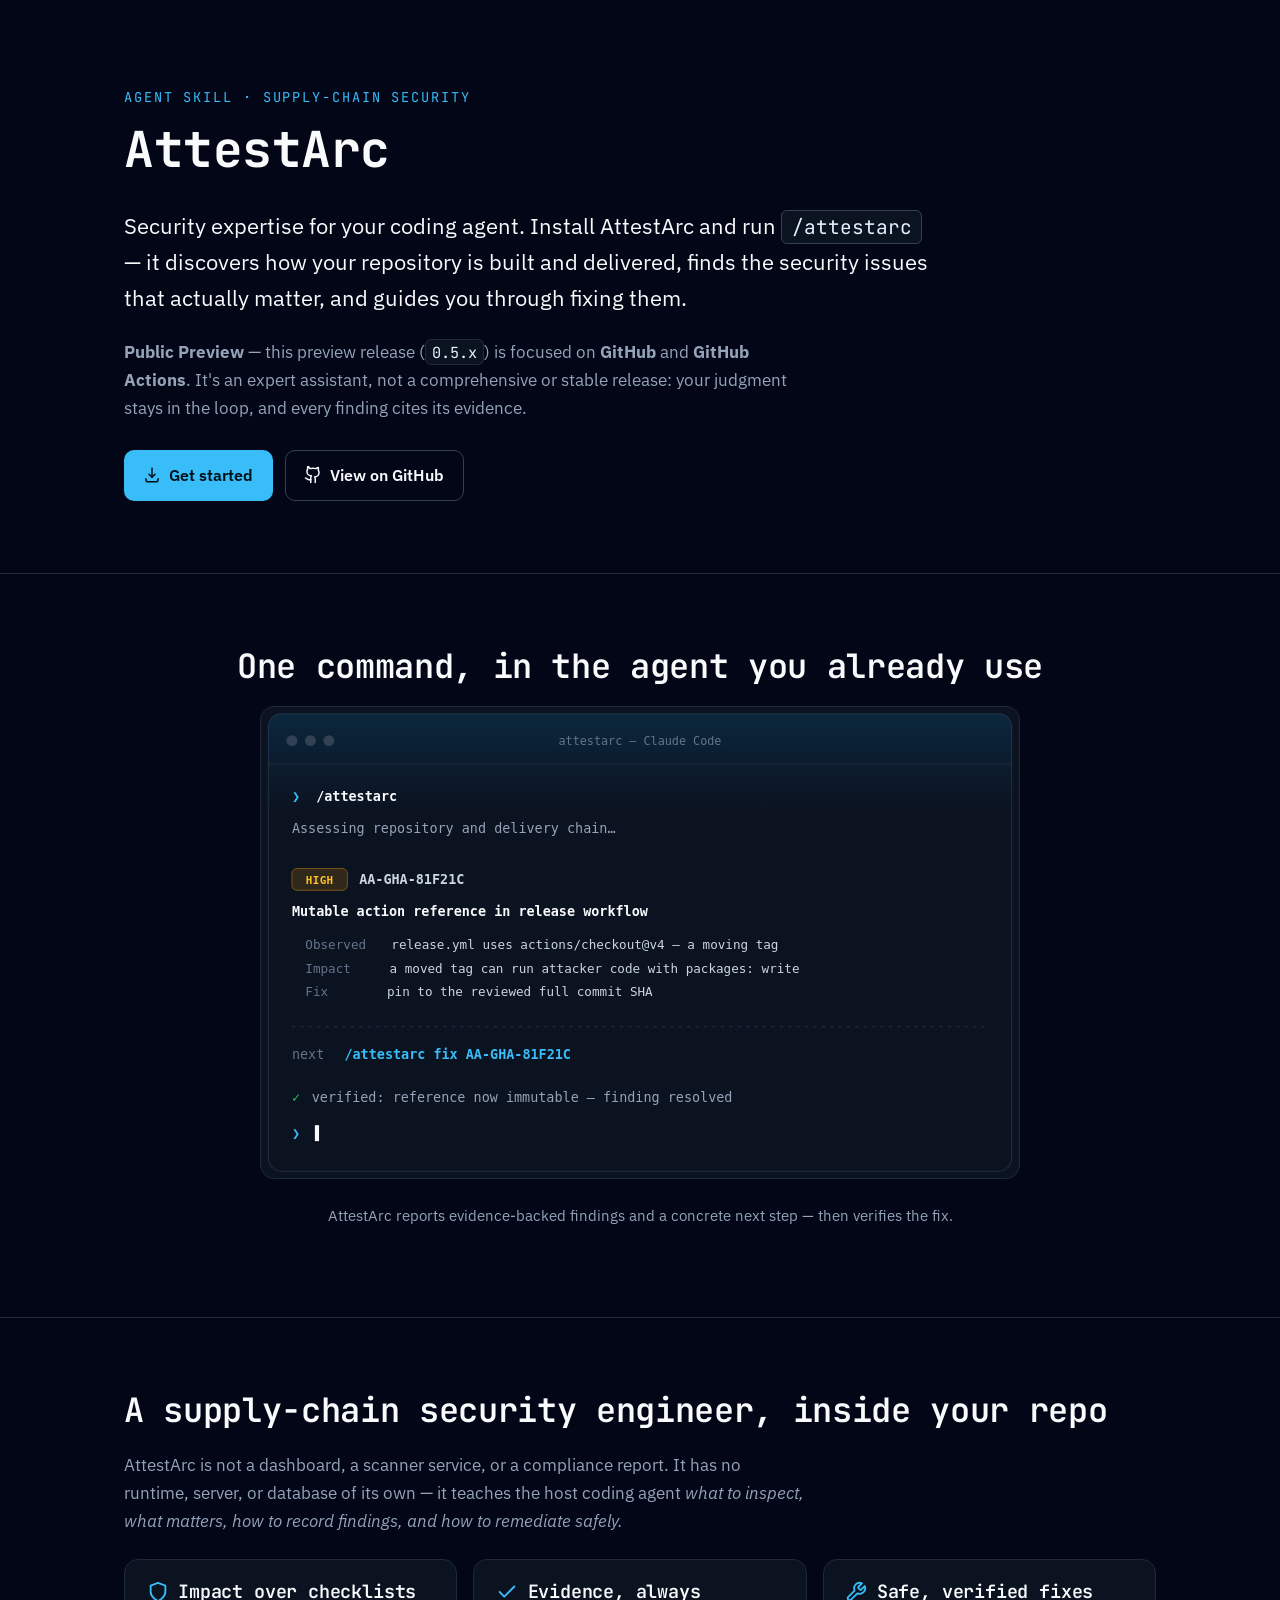
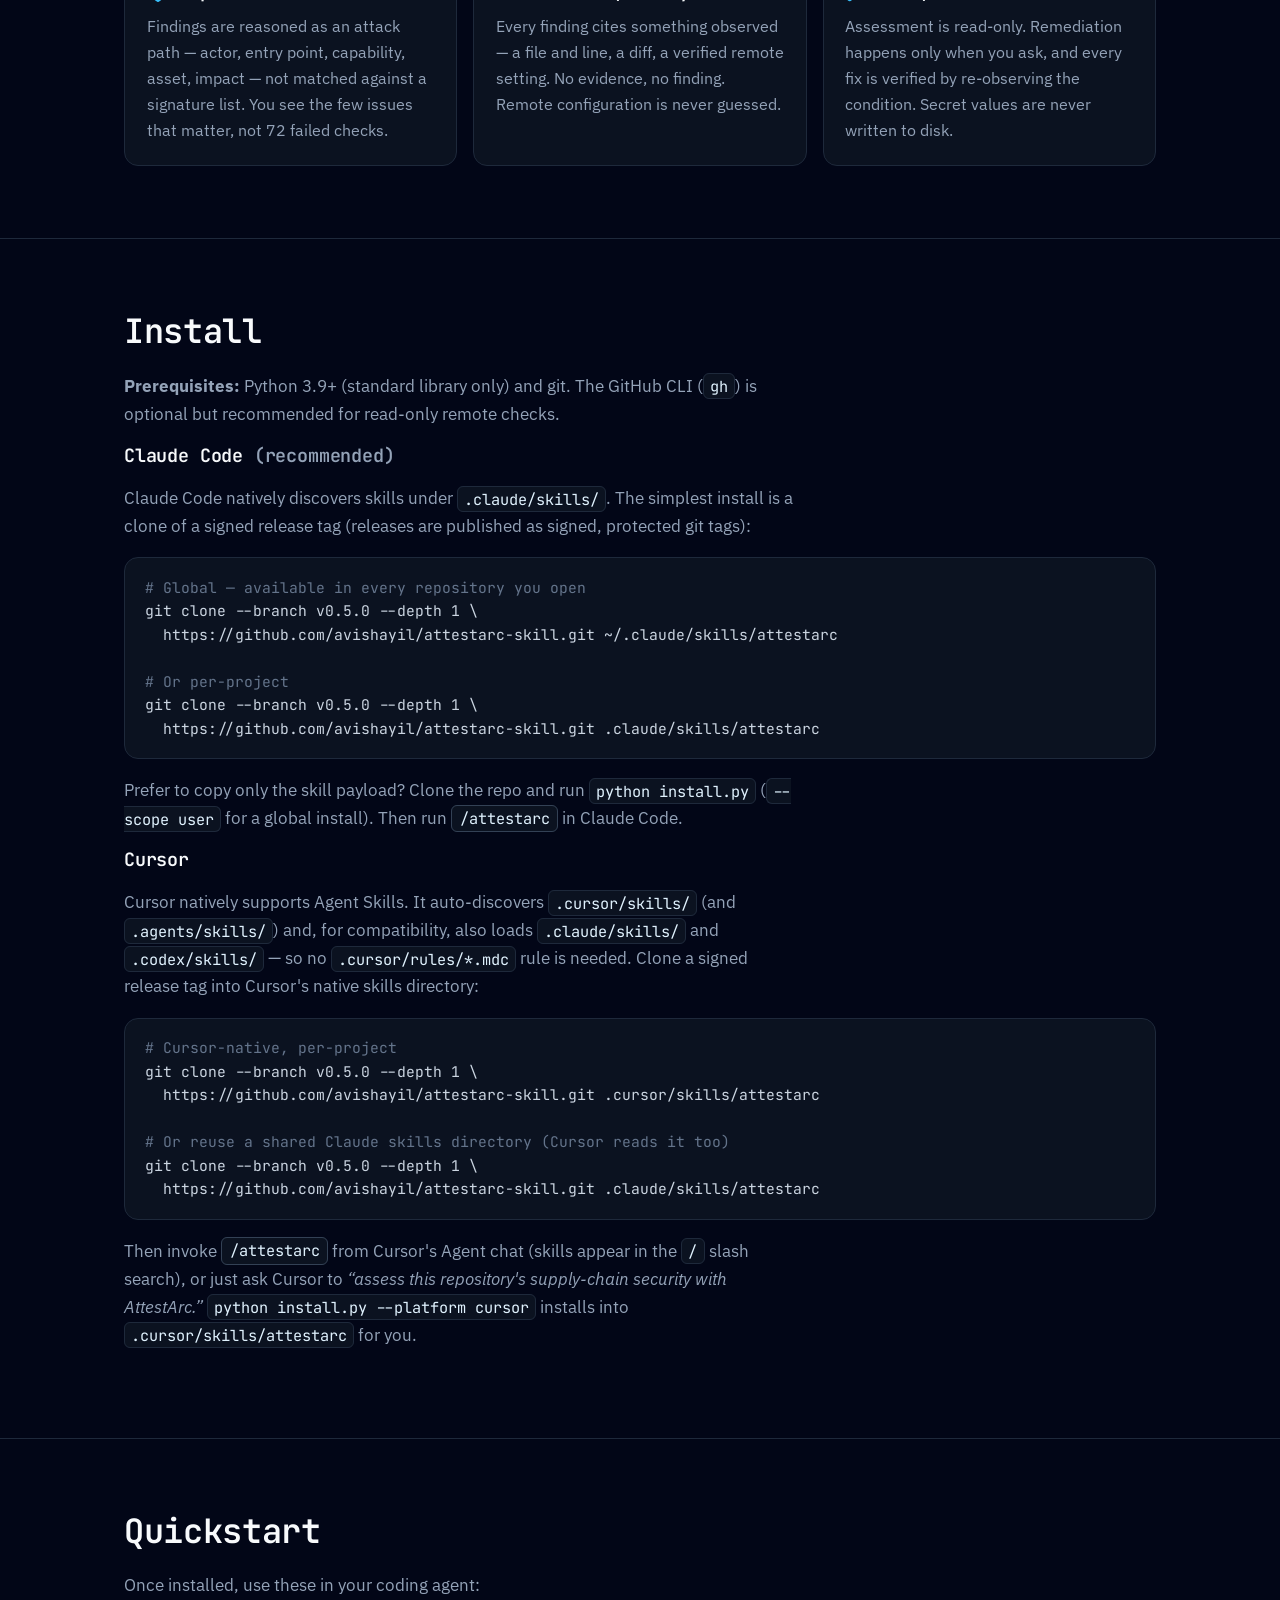
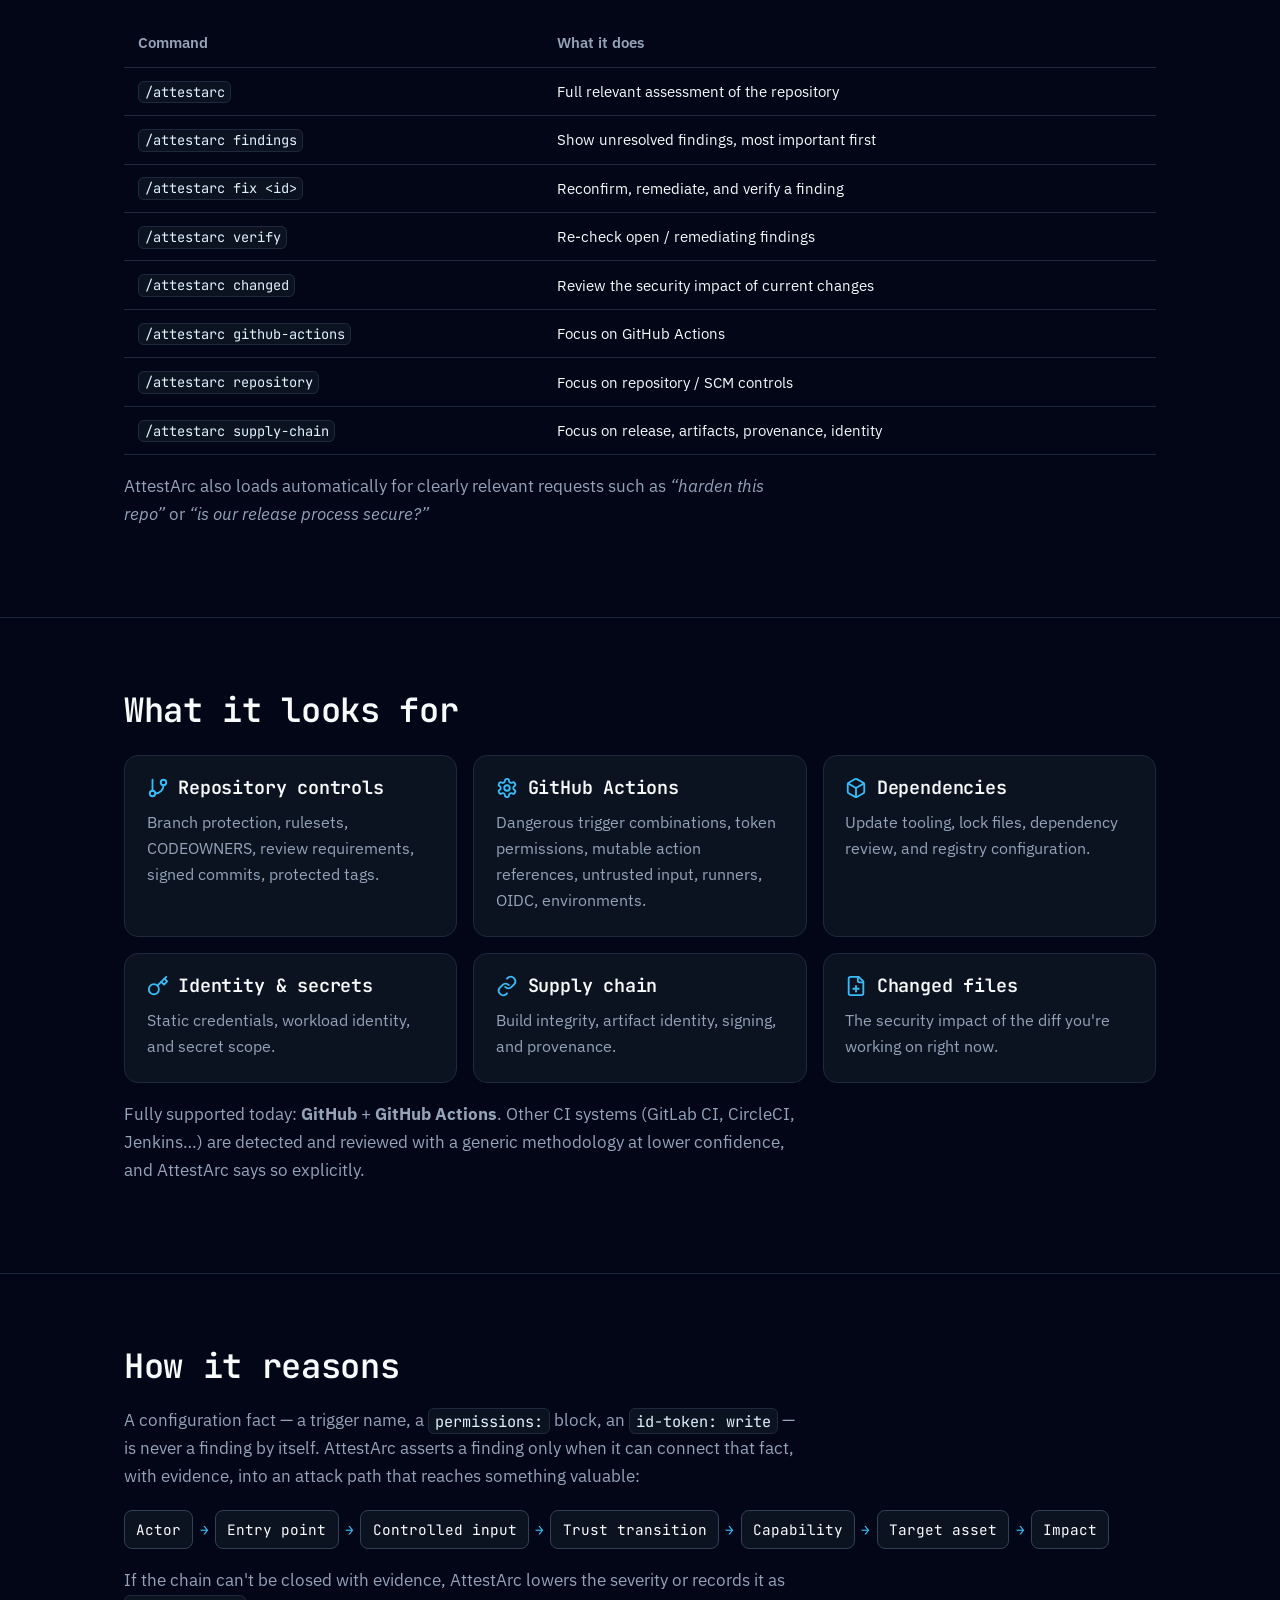
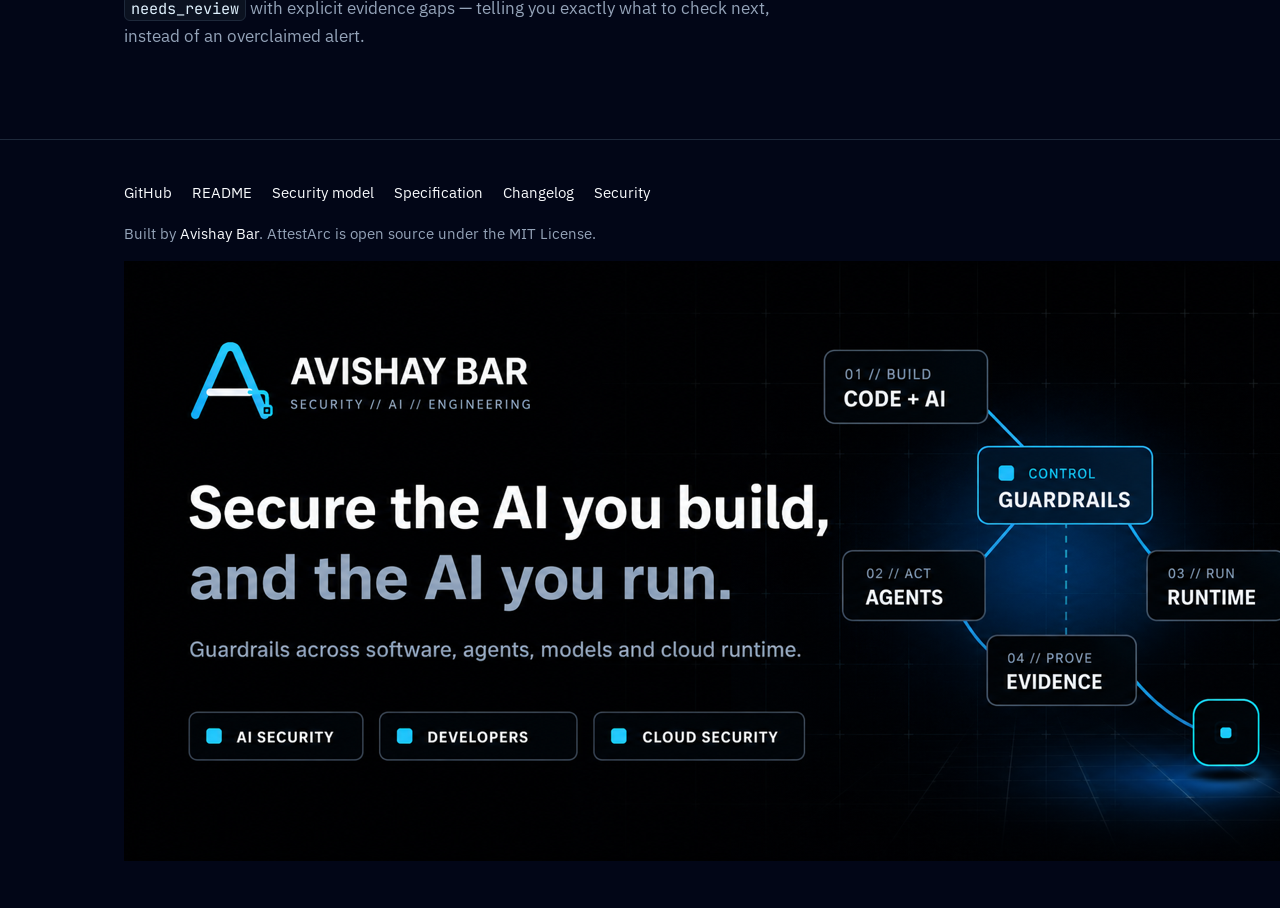
==== commit 5bdc42c7: "docs(site): make the security page process-visual; iconify home cards Replace the 12 text-heavy 'Wha" ====
--- a/docs/index.html
+++ b/docs/index.html
@@ -159,12 +159,12 @@
       <div class="container">
         <h2 id="looks-h" class="reveal">What it looks for</h2>
         <div class="grid cols-3">
-          <article class="card reveal"><h3>Repository controls</h3><p>Branch protection, rulesets, CODEOWNERS, review requirements, signed commits, protected tags.</p></article>
-          <article class="card reveal"><h3>GitHub Actions</h3><p>Dangerous trigger combinations, token permissions, mutable action references, untrusted input, runners, OIDC, environments.</p></article>
-          <article class="card reveal"><h3>Dependencies</h3><p>Update tooling, lock files, dependency review, and registry configuration.</p></article>
-          <article class="card reveal"><h3>Identity &amp; secrets</h3><p>Static credentials, workload identity, and secret scope.</p></article>
-          <article class="card reveal"><h3>Supply chain</h3><p>Build integrity, artifact identity, signing, and provenance.</p></article>
-          <article class="card reveal"><h3>Changed files</h3><p>The security impact of the diff you're working on right now.</p></article>
+          <article class="card reveal"><h3><span class="icon" aria-hidden="true"><svg viewBox="0 0 24 24" fill="none" stroke="currentColor" stroke-width="2" stroke-linecap="round" stroke-linejoin="round"><line x1="6" y1="3" x2="6" y2="15"/><circle cx="18" cy="6" r="3"/><circle cx="6" cy="18" r="3"/><path d="M18 9a9 9 0 0 1-9 9"/></svg></span>Repository controls</h3><p>Branch protection, rulesets, CODEOWNERS, review requirements, signed commits, protected tags.</p></article>
+          <article class="card reveal"><h3><span class="icon" aria-hidden="true"><svg viewBox="0 0 24 24" fill="none" stroke="currentColor" stroke-width="2" stroke-linecap="round" stroke-linejoin="round"><path d="M12.22 2h-.44a2 2 0 0 0-2 2v.18a2 2 0 0 1-1 1.73l-.43.25a2 2 0 0 1-2 0l-.15-.08a2 2 0 0 0-2.73.73l-.22.38a2 2 0 0 0 .73 2.73l.15.1a2 2 0 0 1 1 1.72v.51a2 2 0 0 1-1 1.74l-.15.09a2 2 0 0 0-.73 2.73l.22.38a2 2 0 0 0 2.73.73l.15-.08a2 2 0 0 1 2 0l.43.25a2 2 0 0 1 1 1.73V20a2 2 0 0 0 2 2h.44a2 2 0 0 0 2-2v-.18a2 2 0 0 1 1-1.73l.43-.25a2 2 0 0 1 2 0l.15.08a2 2 0 0 0 2.73-.73l.22-.39a2 2 0 0 0-.73-2.73l-.15-.08a2 2 0 0 1-1-1.74v-.5a2 2 0 0 1 1-1.74l.15-.09a2 2 0 0 0 .73-2.73l-.22-.38a2 2 0 0 0-2.73-.73l-.15.08a2 2 0 0 1-2 0l-.43-.25a2 2 0 0 1-1-1.73V4a2 2 0 0 0-2-2Z"/><circle cx="12" cy="12" r="3"/></svg></span>GitHub Actions</h3><p>Dangerous trigger combinations, token permissions, mutable action references, untrusted input, runners, OIDC, environments.</p></article>
+          <article class="card reveal"><h3><span class="icon" aria-hidden="true"><svg viewBox="0 0 24 24" fill="none" stroke="currentColor" stroke-width="2" stroke-linecap="round" stroke-linejoin="round"><path d="M21 8a2 2 0 0 0-1-1.73l-7-4a2 2 0 0 0-2 0l-7 4A2 2 0 0 0 3 8v8a2 2 0 0 0 1 1.73l7 4a2 2 0 0 0 2 0l7-4A2 2 0 0 0 21 16Z"/><path d="m3.3 7 8.7 5 8.7-5"/><path d="M12 22V12"/></svg></span>Dependencies</h3><p>Update tooling, lock files, dependency review, and registry configuration.</p></article>
+          <article class="card reveal"><h3><span class="icon" aria-hidden="true"><svg viewBox="0 0 24 24" fill="none" stroke="currentColor" stroke-width="2" stroke-linecap="round" stroke-linejoin="round"><circle cx="7.5" cy="15.5" r="5.5"/><path d="m21 2-9.6 9.6"/><path d="m15.5 7.5 3 3L22 7l-3-3"/></svg></span>Identity &amp; secrets</h3><p>Static credentials, workload identity, and secret scope.</p></article>
+          <article class="card reveal"><h3><span class="icon" aria-hidden="true"><svg viewBox="0 0 24 24" fill="none" stroke="currentColor" stroke-width="2" stroke-linecap="round" stroke-linejoin="round"><path d="M10 13a5 5 0 0 0 7 0l3-3a5 5 0 0 0-7-7l-1 1"/><path d="M14 11a5 5 0 0 0-7 0l-3 3a5 5 0 0 0 7 7l1-1"/></svg></span>Supply chain</h3><p>Build integrity, artifact identity, signing, and provenance.</p></article>
+          <article class="card reveal"><h3><span class="icon" aria-hidden="true"><svg viewBox="0 0 24 24" fill="none" stroke="currentColor" stroke-width="2" stroke-linecap="round" stroke-linejoin="round"><path d="M15 2H6a2 2 0 0 0-2 2v16a2 2 0 0 0 2 2h12a2 2 0 0 0 2-2V7Z"/><path d="M14 2v4a2 2 0 0 0 2 2h4"/><path d="M12 12v6"/><path d="M9 15h6"/></svg></span>Changed files</h3><p>The security impact of the diff you're working on right now.</p></article>
         </div>
         <p class="muted reveal">Fully supported today: <strong>GitHub</strong> + <strong>GitHub Actions</strong>.
           Other CI systems (GitLab CI, CircleCI, Jenkins…) are detected and reviewed with a generic
